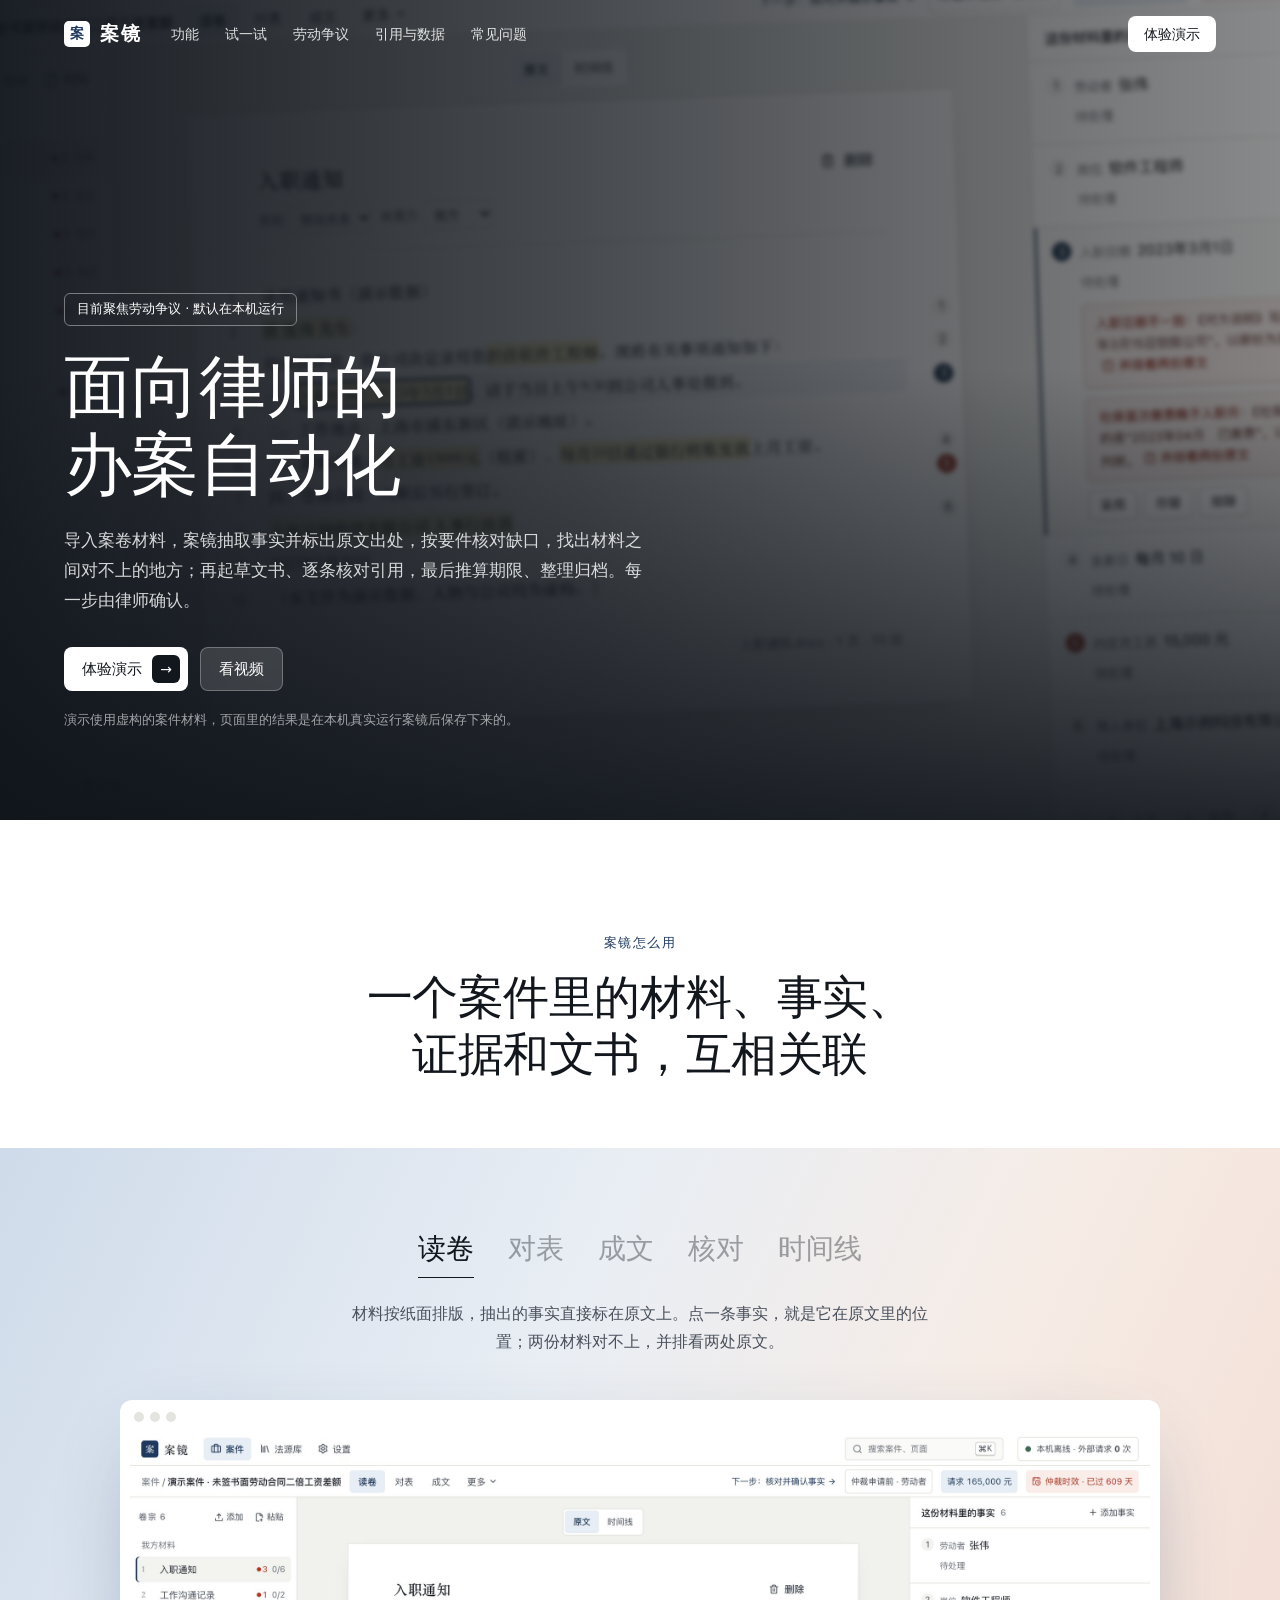
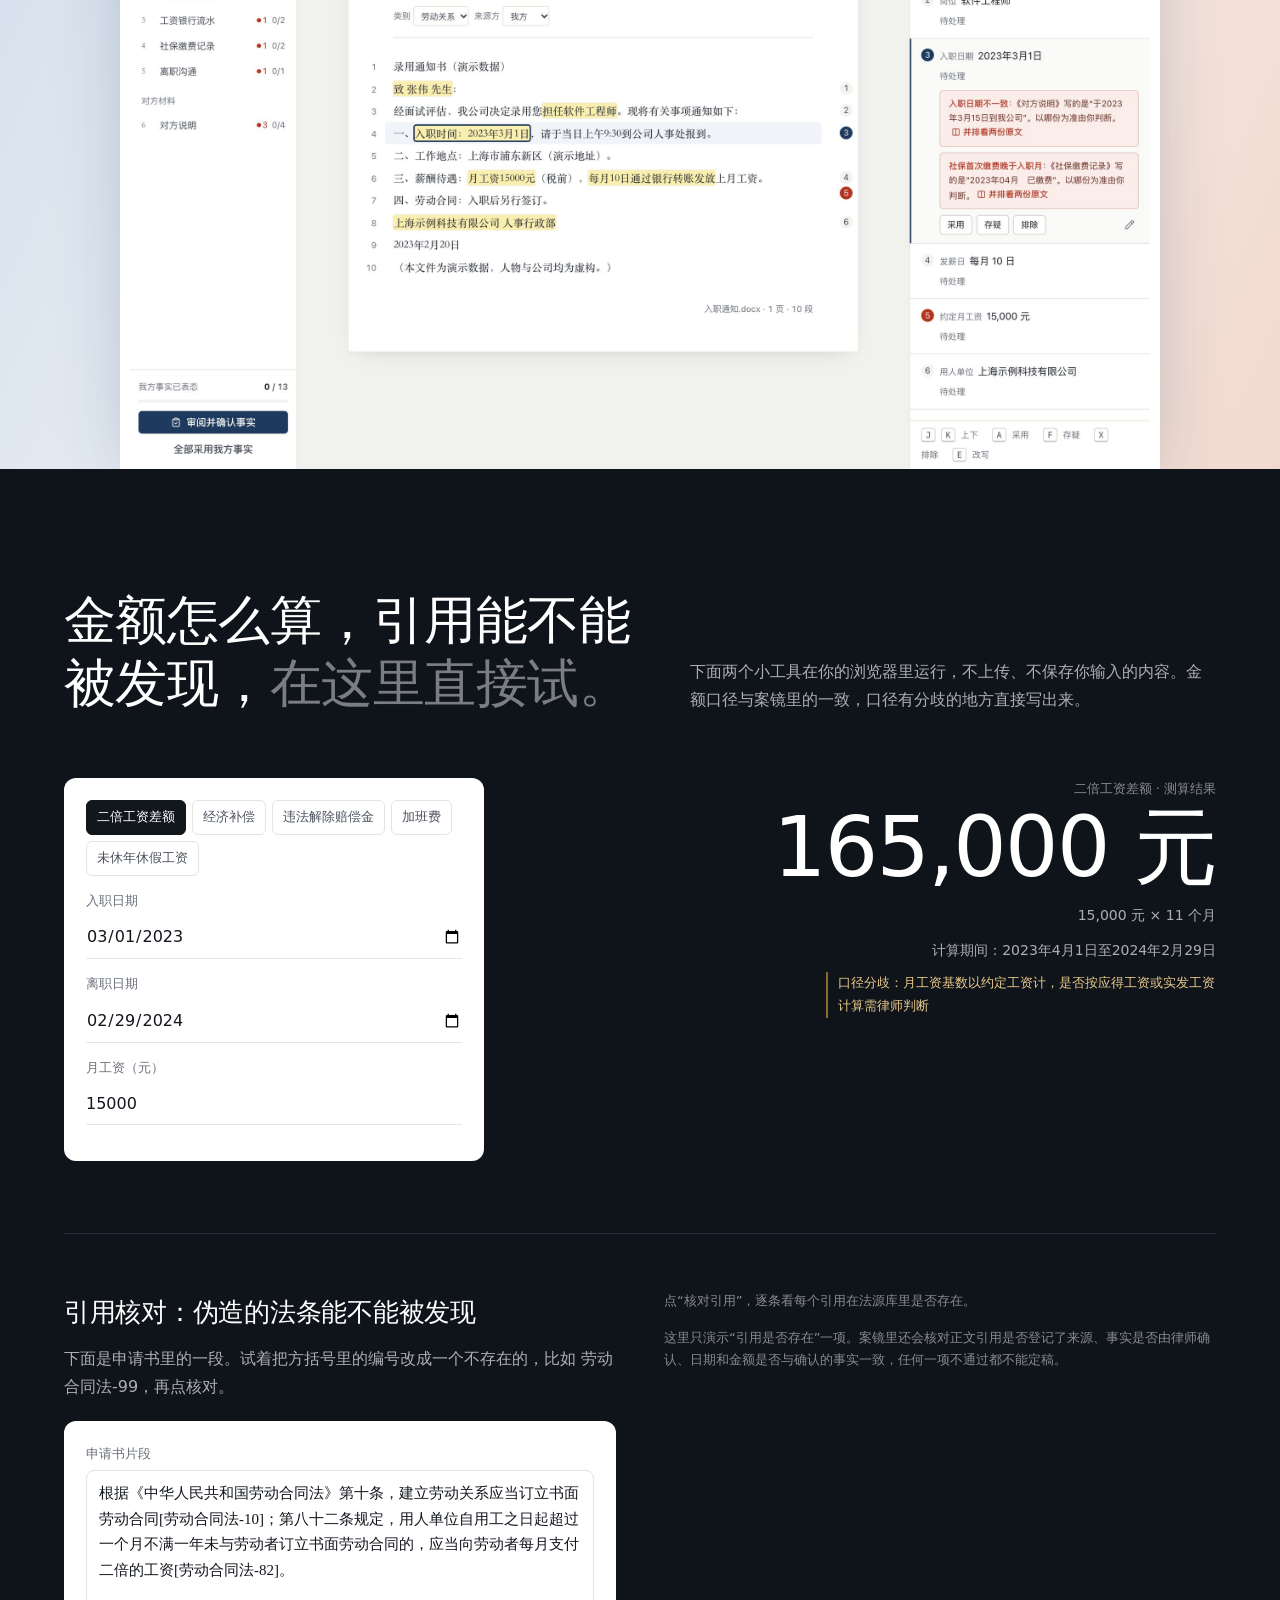
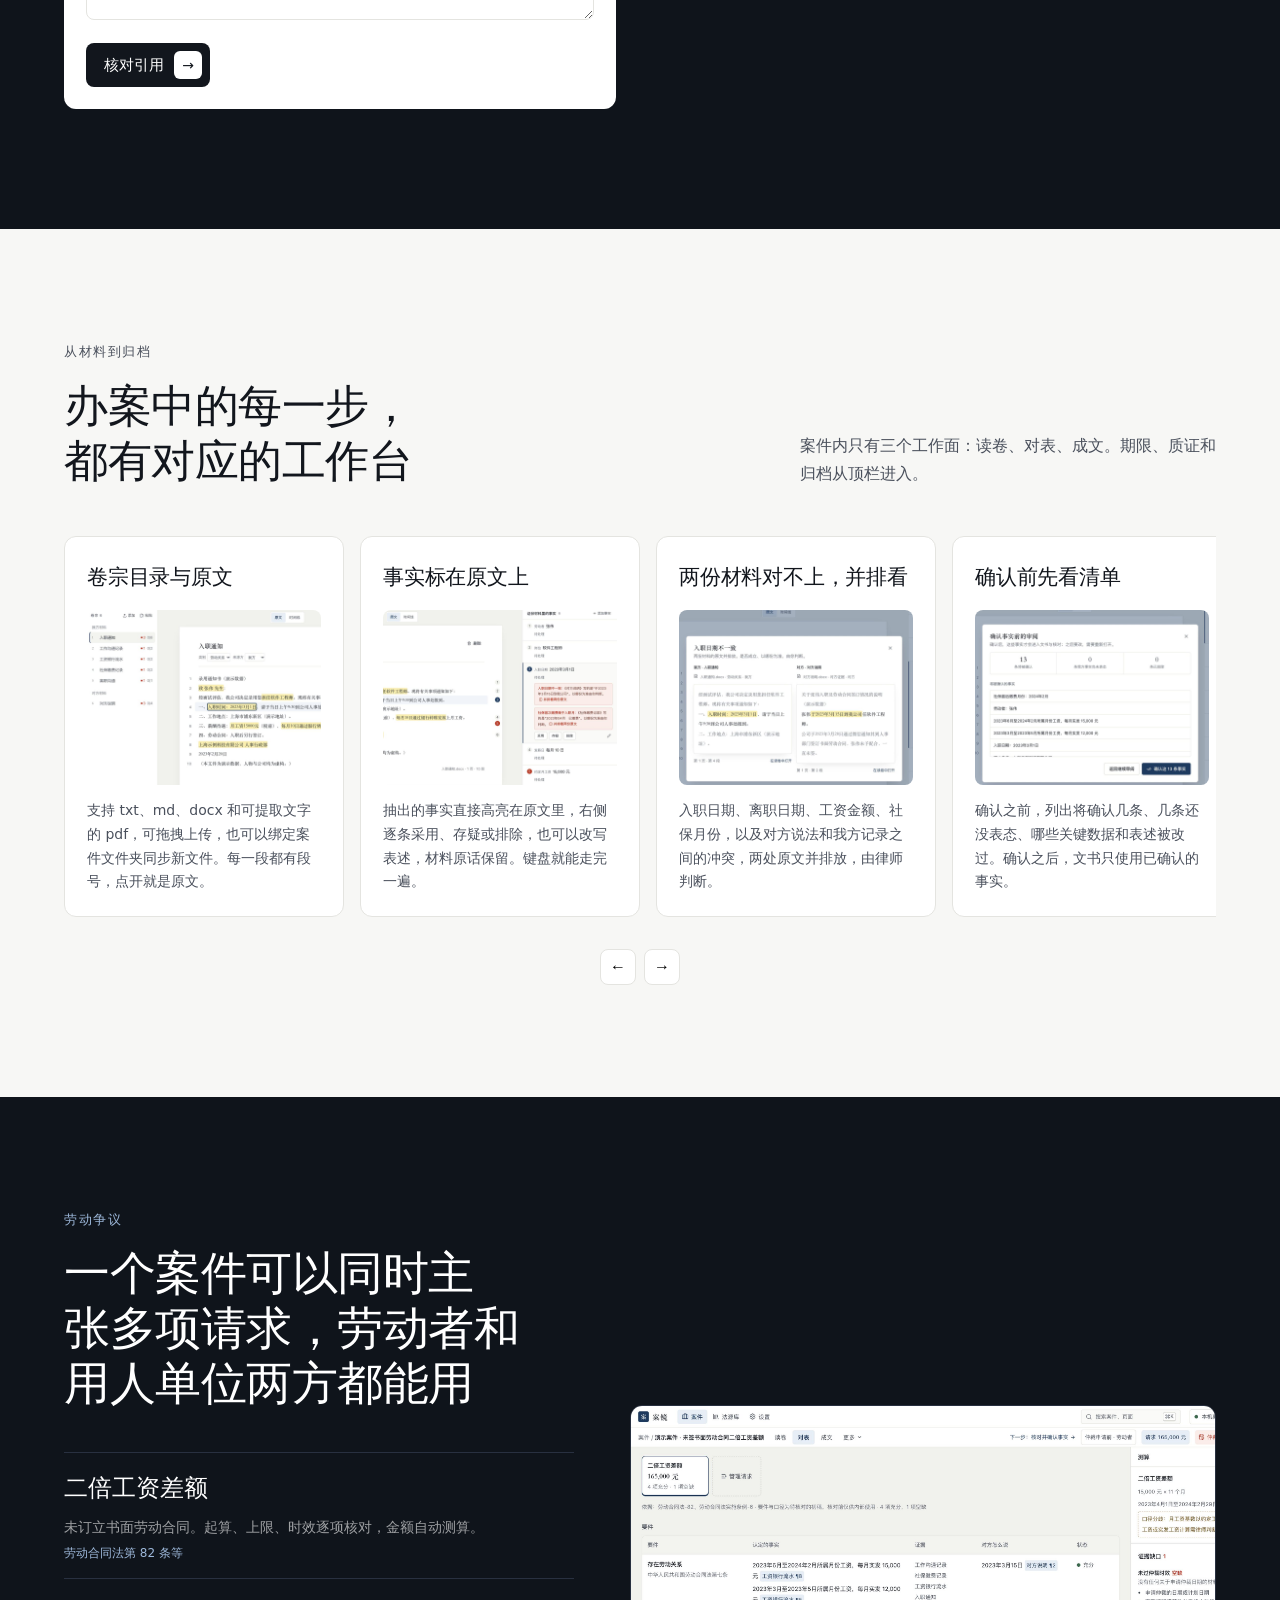
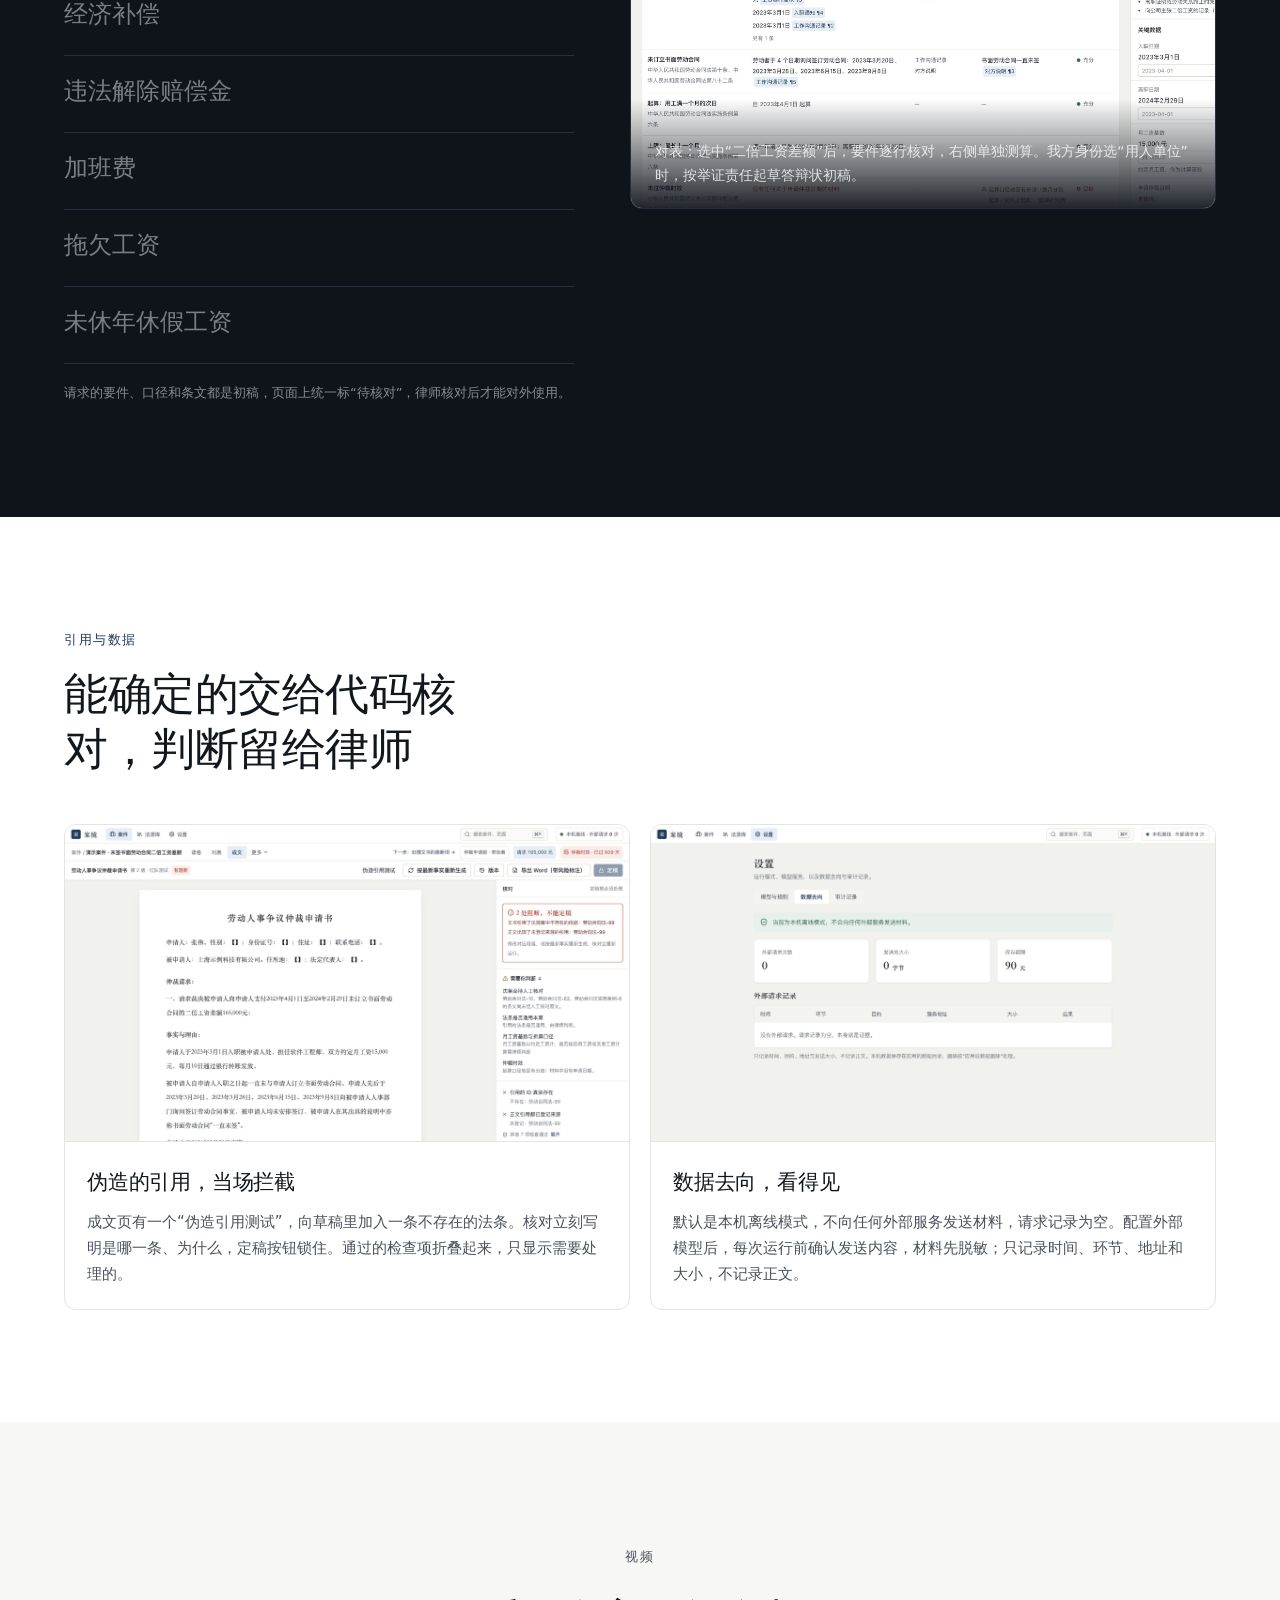
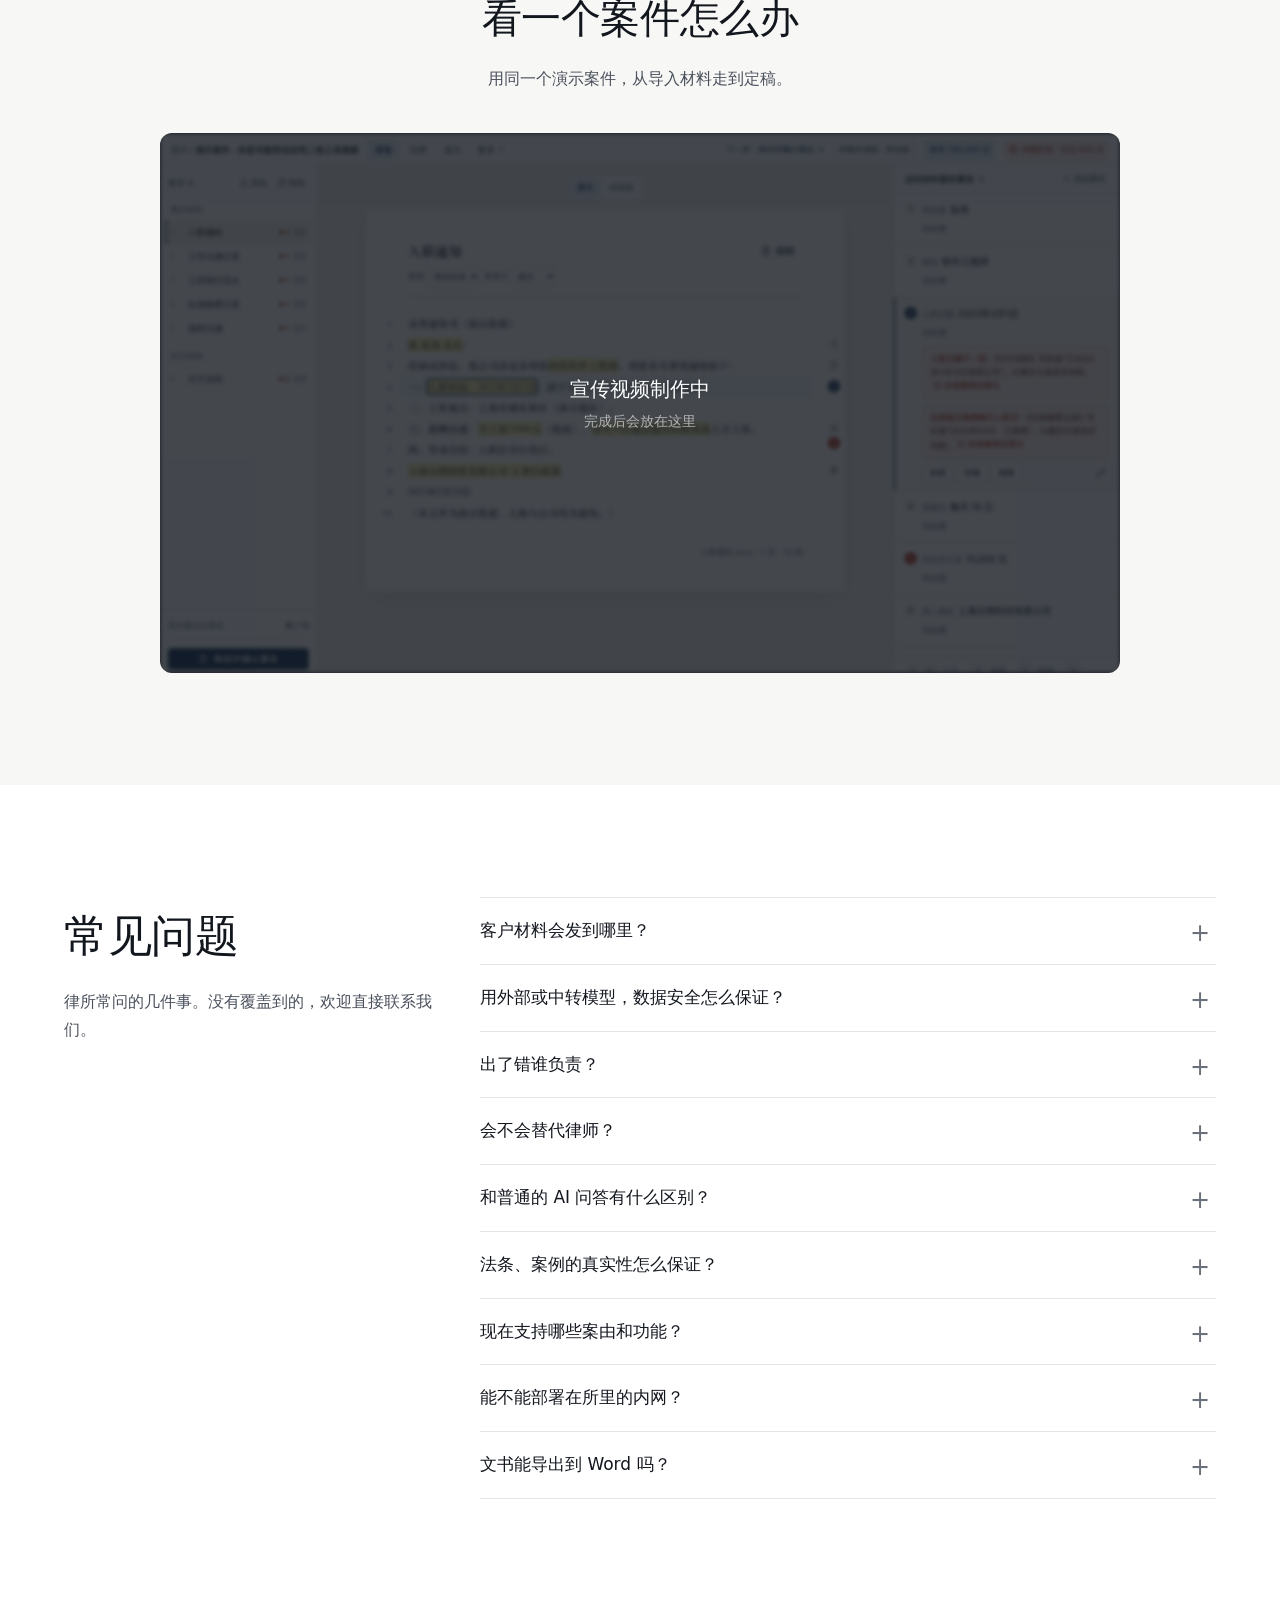
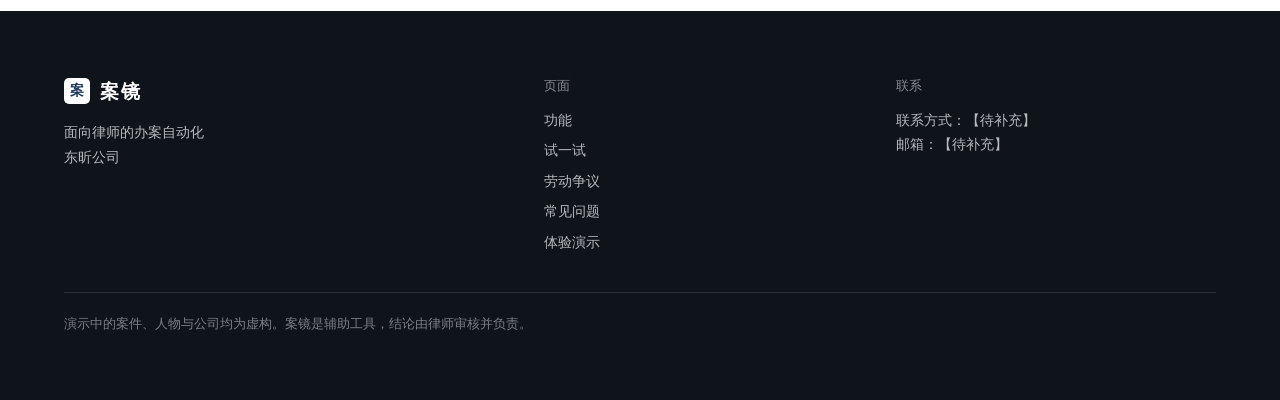
==== index.html @ 20e2fd5f "案镜宣传主页与演示版 Co-Authored-By: Claude Opus 5.5 <noreply@anthropic.com>" ====
<!doctype html>
<html lang="zh-CN">
<head>
<meta charset="utf-8">
<meta name="viewport" content="width=device-width,initial-scale=1,viewport-fit=cover">
<title>案镜 · 面向律师的办案自动化</title>
<meta name="description" content="案镜把案卷材料整理成可以追溯、可以核对的办案成果：事实回到原文，要件逐项核对，文书引用逐条核对，再做期限和归档。目前聚焦劳动争议。">
<link rel="icon" type="image/svg+xml" href="app/favicon.svg">
<link rel="stylesheet" href="style.css">
</head>
<body>
<header class="top"><div class="wrap">
  <a class="logo" href="#top"><i>案</i>案镜</a>
  <nav aria-label="页面导航"><a href="#show">功能</a><a href="#try">试一试</a><a href="#claims">劳动争议</a><a href="#trust">引用与数据</a><a href="#faq">常见问题</a></nav>
  <a class="btn light" href="app/">体验演示</a>
</div></header>

<main id="top">
<section class="hero">
  <div class="bg" aria-hidden="true"></div>
  <div class="wrap">
    <span class="pill">目前聚焦劳动争议 · 默认在本机运行</span>
    <h1>面向律师的<br>办案自动化</h1>
    <p class="lead">导入案卷材料，案镜抽取事实并标出原文出处，按要件核对缺口，找出材料之间对不上的地方；再起草文书、逐条核对引用，最后推算期限、整理归档。每一步由律师确认。</p>
    <div class="cta"><a class="btn light" href="app/">体验演示<span class="arr">→</span></a><a class="btn ghost" href="#video">看视频</a></div>
    <p class="note">演示使用虚构的案件材料，页面里的结果是在本机真实运行案镜后保存下来的。</p>
  </div>
</section>

<section class="show" id="show">
  <div class="wrap">
    <p class="eyebrow">案镜怎么用</p>
    <h2>一个案件里的材料、事实、证据和文书，互相关联</h2>
  </div>
  <div class="stage">
    <div class="wrap">
      <div class="tabs" role="tablist" aria-label="工作面" id="stabs"></div>
      <p class="tabdesc" id="sdesc" aria-live="polite"></p>
      <div class="frame"><div class="bar" aria-hidden="true"><i></i><i></i><i></i></div><img id="simg" src="assets/read.jpg" alt="" width="2400" height="1500"></div>
    </div>
  </div>
</section>

<section class="dark try" id="try"><div class="wrap">
  <div class="head">
    <h2>金额怎么算，引用能不能被发现，<span>在这里直接试。</span></h2>
    <p>下面两个小工具在你的浏览器里运行，不上传、不保存你输入的内容。金额口径与案镜里的一致，口径有分歧的地方直接写出来。</p>
  </div>
  <div class="calc">
    <div class="panel">
      <div class="ctabs" role="tablist" aria-label="请求" id="ctabs"></div>
      <div id="cform"></div>
    </div>
    <div class="result" id="cout" aria-live="polite"></div>
  </div>
  <div class="cite">
    <div>
      <h3>引用核对：伪造的法条能不能被发现</h3>
      <p class="sub">下面是申请书里的一段。试着把方括号里的编号改成一个不存在的，比如 劳动合同法-99，再点核对。</p>
      <div class="panel" style="margin-top:20px"><div class="fld" style="margin:0"><label for="ctext">申请书片段</label>
        <textarea id="ctext" spellcheck="false">根据《中华人民共和国劳动合同法》第十条，建立劳动关系应当订立书面劳动合同[劳动合同法-10]；第八十二条规定，用人单位自用工之日起超过一个月不满一年未与劳动者订立书面劳动合同的，应当向劳动者每月支付二倍的工资[劳动合同法-82]。</textarea></div>
        <button class="btn dark run" id="cbtn" type="button">核对引用<span class="arr">→</span></button></div>
    </div>
    <div>
      <div id="cres" aria-live="polite"><p class="small" style="margin:0">点“核对引用”，逐条看每个引用在法源库里是否存在。</p></div>
      <p class="small">这里只演示“引用是否存在”一项。案镜里还会核对正文引用是否登记了来源、事实是否由律师确认、日期和金额是否与确认的事实一致，任何一项不通过都不能定稿。</p>
    </div>
  </div>
</div></section>

<section class="feats" id="flow"><div class="wrap">
  <div class="top">
    <div><p class="eyebrow">从材料到归档</p><h2>办案中的每一步，都有对应的工作台</h2></div>
    <p>案件内只有三个工作面：读卷、对表、成文。期限、质证和归档从顶栏进入。</p>
  </div>
  <div class="rail" id="rail" tabindex="0" aria-label="功能卡片，可横向滚动">
    <article class="card"><h3>卷宗目录与原文</h3><div class="pic"><img src="assets/c_dossier.jpg" alt="读卷：左侧卷宗目录，中间按纸面排版的原文" loading="lazy" width="960" height="720"></div><p>支持 txt、md、docx 和可提取文字的 pdf，可拖拽上传，也可以绑定案件文件夹同步新文件。每一段都有段号，点开就是原文。</p></article>
    <article class="card"><h3>事实标在原文上</h3><div class="pic"><img src="assets/c_facts.jpg" alt="读卷：原文里的高亮与右侧事实一一对应" loading="lazy" width="960" height="720"></div><p>抽出的事实直接高亮在原文里，右侧逐条采用、存疑或排除，也可以改写表述，材料原话保留。键盘就能走完一遍。</p></article>
    <article class="card"><h3>两份材料对不上，并排看</h3><div class="pic"><img src="assets/c_compare.jpg" alt="两份材料的原文并排显示，各自高亮冲突的那一句" loading="lazy" width="960" height="720"></div><p>入职日期、离职日期、工资金额、社保月份，以及对方说法和我方记录之间的冲突，两处原文并排放，由律师判断。</p></article>
    <article class="card"><h3>确认前先看清单</h3><div class="pic"><img src="assets/c_review.jpg" alt="确认事实前的审阅：将确认几条、几条未表态、哪些被改写" loading="lazy" width="960" height="720"></div><p>确认之前，列出将确认几条、几条还没表态、哪些关键数据和表述被改过。确认之后，文书只使用已确认的事实。</p></article>
    <article class="card"><h3>要件逐行对照</h3><div class="pic"><img src="assets/c_table.jpg" alt="对表：要件逐行列出认定的事实、证据、对方说法和状态" loading="lazy" width="960" height="720"></div><p>选一项请求，要件逐行列出认定的事实、证据、对方怎么说和状态。每条事实后面跟着出处编号，点开就是原文。</p></article>
    <article class="card"><h3>测算与证据缺口</h3><div class="pic"><img src="assets/c_cite.jpg" alt="对表右侧：金额测算、证据缺口和点开的原文出处" loading="lazy" width="960" height="720"></div><p>每项请求单独测算，口径有分歧的写明需律师判断。缺的材料列成清单，可以复制发给当事人，不把当事人说法当成已证事实。</p></article>
    <article class="card"><h3>质证意见，可以改写</h3><div class="pic"><img src="assets/c_cross.jpg" alt="质证意见：真实性、合法性、关联性、证明力四项" loading="lazy" width="960" height="720"></div><p>对方证据逐份给出真实性、合法性、关联性、证明力的意见和建议追问。律师改写的意见进入文书，系统原文保留。</p></article>
    <article class="card"><h3>文书带脚注</h3><div class="pic"><img src="assets/c_draft.jpg" alt="成文：按纸面排版的仲裁申请书" loading="lazy" width="960" height="720"></div><p>按程序阶段生成仲裁申请书、起诉状、答辩状。每段可以单独修改，引用显示为脚注，每次保存是新版本，可导出 Word。</p></article>
    <article class="card"><h3>时间线与期限</h3><div class="pic"><img src="assets/c_timeline.jpg" alt="读卷的时间线视图：入职、催签、离职等事件按日期排列" loading="lazy" width="960" height="720"></div><p>事实按日期排成时间线，点一条回到原文。录入起算日期后推算仲裁时效、起诉期限，可导出日历。</p></article>
    <article class="card"><h3>归档清单</h3><div class="pic"><img src="assets/c_archive.jpg" alt="归档清单：哪一项已有材料，哪一项还空着" loading="lazy" width="960" height="720"></div><p>定稿后按清单整理归档，空缺项一目了然。也可以粘贴法院短信，解析案号并推荐匹配的案件。</p></article>
  </div>
  <div class="railnav"><button type="button" aria-label="向左" id="rprev">←</button><button type="button" aria-label="向右" id="rnext">→</button></div>
</div></section>

<section class="dark claims" id="claims"><div class="wrap grid">
  <div>
    <p class="eyebrow">劳动争议</p>
    <h2>一个案件可以同时主张多项请求，劳动者和用人单位两方都能用</h2>
    <div class="list" role="tablist" aria-label="请求" id="clist"></div>
    <p class="note">请求的要件、口径和条文都是初稿，页面上统一标“待核对”，律师核对后才能对外使用。</p>
  </div>
  <div class="pic"><img id="cpic" src="assets/table.jpg" alt="对表页面：按请求逐行核对要件" loading="lazy" width="2400" height="1500"><div class="cap" id="ccap"></div></div>
</div></section>

<section class="trust" id="trust"><div class="wrap">
  <p class="eyebrow">引用与数据</p>
  <h2>能确定的交给代码核对，判断留给律师</h2>
  <div class="two">
    <div class="box"><img src="assets/blocked.jpg" alt="成文页：草稿引用了不存在的法条，核对栏显示阻断，定稿按钮锁住" loading="lazy" width="2400" height="1500"><div><h3>伪造的引用，当场拦截</h3><p>成文页有一个“伪造引用测试”，向草稿里加入一条不存在的法条。核对立刻写明是哪一条、为什么，定稿按钮锁住。通过的检查项折叠起来，只显示需要处理的。</p></div></div>
    <div class="box"><img src="assets/dataflow.jpg" alt="数据去向：本机离线模式，外部请求 0 次" loading="lazy" width="2400" height="1500" style="object-position:center top"><div><h3>数据去向，看得见</h3><p>默认是本机离线模式，不向任何外部服务发送材料，请求记录为空。配置外部模型后，每次运行前确认发送内容，材料先脱敏；只记录时间、环节、地址和大小，不记录正文。</p></div></div>
  </div>
</div></section>

<section class="video" id="video"><div class="wrap">
  <p class="eyebrow">视频</p>
  <h2>看一个案件怎么办</h2>
  <p>用同一个演示案件，从导入材料走到定稿。</p>
  <div class="player" role="img" aria-label="宣传视频占位"><img src="assets/read.jpg" alt="" loading="lazy" width="2400" height="1500"><div><b>宣传视频制作中</b><span>完成后会放在这里</span></div></div>
</div></section>

<section class="faq" id="faq"><div class="wrap grid">
  <div><h2>常见问题</h2><p>律所常问的几件事。没有覆盖到的，欢迎直接联系我们。</p></div>
  <div>
    <details><summary>客户材料会发到哪里？</summary><p>取决于你选择的模型服务。离线模式不发出任何外部请求；接入外部模型时，服务地址、请求次数和发送大小都会在“设置 · 数据去向”里列出，是否使用由你决定。</p></details>
    <details><summary>用外部或中转模型，数据安全怎么保证？</summary><p>我们不对数据安全做绝对承诺。能做到的是：发送去哪里你看得见，只记录元信息不记录正文，发送前脱敏并经你确认。试用建议只用脱敏或虚构的材料；敏感信息是否交给外部服务，按所里的规定和当事人的同意办理。</p></details>
    <details><summary>出了错谁负责？</summary><p>案镜是辅助工具，结论由律师审核并负责。引用是否存在、引文是否在原文、日期金额是否一致，由代码核对；法律适用留给律师判断。</p></details>
    <details><summary>会不会替代律师？</summary><p>不会。策略、取舍、和解、风险偏好始终属于律师。案镜减少的是翻卷宗、对数据、整理格式这类重复劳动。</p></details>
    <details><summary>和普通的 AI 问答有什么区别？</summary><p>问答给你一段话。案镜围绕一个案件工作：材料、事实、要件、证据、文书共用同一份资料，每条结论可以回到原文，改一处，相关结果同步变化。</p></details>
    <details><summary>法条、案例的真实性怎么保证？</summary><p>文书里的每处引用，由代码核对是否存在于法源库；不存在的会被阻断。但“存在”不等于“适用正确”，适用性由律师判断。法源库以人工核对为准，并标注核对日期；尚未核对的标“待核对”，演示用的合成案例会标明不得作为真实引用。</p></details>
    <details><summary>现在支持哪些案由和功能？</summary><div><p>目前聚焦劳动争议，请求库有六项：二倍工资差额、经济补偿、违法解除赔偿金、加班费、拖欠工资、未休年休假工资。其中二倍工资差额的事实可由材料自动抽取；其余请求的事实，需要律师在对表里关联到要件。这六项的要件、口径和条文目前都是待核对的初稿。我们不声称已覆盖所有案由。</p>
      <div class="scope" style="margin-top:14px"><div><h4>已经可用</h4><ul><li>材料导入、读卷与事实审阅、矛盾并排、时间线</li><li>要件核对、金额测算、证据目录、质证意见（可改写）</li><li>文书起草与引用核对、导出 Word</li><li>劳动者一方的申请书、起诉状；用人单位一方的答辩状初稿</li><li>期限、归档、法院短信、法源库导入</li></ul></div>
      <div><h4>暂未提供</h4><ul><li>扫描件识别（OCR）</li><li>用人单位一方的质证意见模板</li><li>劳动争议以外的案由</li><li>当事人补充材料的公开上传链接</li><li>法院自动立案（立案由律师亲自完成）</li></ul></div></div></div></details>
    <details><summary>能不能部署在所里的内网？</summary><p>案镜以本地安装为主，数据放在你的电脑上。模型服务地址可以配置，也可以指向所里自己的服务。具体方式请与我们沟通。</p></details>
    <details><summary>文书能导出到 Word 吗？</summary><p>能。文书导出为 docx，证据目录导出为 xlsx，也可以导出成果包。导出之后在 Word 里的修改不会回到系统，系统只记录导出的版本。</p></details>
  </div>
</div></section>
</main>

<footer><div class="wrap">
  <div><a class="logo" href="#top"><i>案</i>案镜</a><p style="margin-top:12px">面向律师的办案自动化</p><p>东昕公司</p></div>
  <div><h4>页面</h4><a href="#show">功能</a><a href="#try">试一试</a><a href="#claims">劳动争议</a><a href="#faq">常见问题</a><a href="app/">体验演示</a></div>
  <div><h4>联系</h4><p>联系方式：<span data-todo>【待补充】</span></p><p>邮箱：<span data-todo>【待补充】</span></p></div>
  <p class="fine">演示中的案件、人物与公司均为虚构。案镜是辅助工具，结论由律师审核并负责。</p>
</div></footer>

<script>
(function () {
  function esc(s) { return String(s).replace(/[&<>]/g, function (c) { return { '&': '&amp;', '<': '&lt;', '>': '&gt;' }[c] }) }
  function tabs(host, items, pick, cls) {
    host.innerHTML = ''
    items.forEach(function (it, i) {
      var b = document.createElement('button'); b.type = 'button'; b.setAttribute('role', 'tab'); b.setAttribute('aria-selected', i === 0)
      b.innerHTML = it.html || esc(it.name); if (cls) b.className = cls
      b.onclick = function () { Array.prototype.forEach.call(host.children, function (x) { x.setAttribute('aria-selected', x === b) }); pick(it) }
      host.appendChild(b)
    })
    pick(items[0])
  }

  // 产品展示
  var SHOW = [
    { name: '读卷', img: 'read', alt: '读卷页：卷宗目录、原文纸面和事实栏', d: '材料按纸面排版，抽出的事实直接标在原文上。点一条事实，就是它在原文里的位置；两份材料对不上，并排看两处原文。' },
    { name: '对表', img: 'table', alt: '对表页：要件逐行对照，右侧测算', d: '选一项请求，要件逐行列出：认定的事实、证据、对方怎么说、状态。右侧是金额测算、证据缺口和关键数据。' },
    { name: '成文', img: 'draft', alt: '成文页：仲裁申请书正文与核对栏', d: '文书只用律师确认过的事实。引用显示为脚注，点开看条文；每段可以修改，每次保存是新版本。' },
    { name: '核对', img: 'blocked', alt: '成文页：引用不存在时阻断定稿', d: '引用的法条不在法源库里，核对当场写明原因，定稿按钮锁住。通过的检查项折叠起来，只显示要处理的。' },
    { name: '时间线', img: 'timeline', alt: '读卷的时间线视图', d: '事实按日期排成时间线，对方说法单独标出。点一条事件，回到它在原文里的位置。' },
  ]
  var simg = document.getElementById('simg'), sdesc = document.getElementById('sdesc')
  tabs(document.getElementById('stabs'), SHOW, function (it) { simg.src = 'assets/' + it.img + '.jpg'; simg.alt = it.alt; sdesc.textContent = it.d })

  // 请求清单
  var CL = [
    { name: '二倍工资差额', law: '劳动合同法第 82 条等', d: '未订立书面劳动合同。起算、上限、时效逐项核对，金额自动测算。' },
    { name: '经济补偿', law: '劳动合同法第 46、47 条', d: '按工作年限折算，不满六个月按半个月，满六个月按一年。' },
    { name: '违法解除赔偿金', law: '劳动合同法第 48、87 条', d: '经济补偿标准的二倍；解除事由与程序的举证责任标在要件上。' },
    { name: '加班费', law: '劳动法第 44 条', d: '工作日、休息日、法定节假日分别按 150%、200%、300% 测算。' },
    { name: '拖欠工资', law: '劳动合同法第 30、85 条', d: '按逐月应发与实发核算；加付赔偿金的前提单独提示。' },
    { name: '未休年休假工资', law: '职工带薪年休假条例第 3、5 条', d: '按日工资折算；300% 与另行支付 200% 的口径差异标为需律师判断。' },
  ]
  CL.forEach(function (c) { c.html = esc(c.name) + '<small>' + esc(c.d) + '<span class="law">' + esc(c.law) + '</span></small>' })
  var ccap = document.getElementById('ccap')
  tabs(document.getElementById('clist'), CL, function (c) { ccap.textContent = '对表：选中“' + c.name + '”后，要件逐行核对，右侧单独测算。我方身份选“用人单位”时，按举证责任起草答辩状初稿。' })

  // 横向卡片
  var rail = document.getElementById('rail')
  document.getElementById('rprev').onclick = function () { rail.scrollBy({ left: -360, behavior: 'smooth' }) }
  document.getElementById('rnext').onclick = function () { rail.scrollBy({ left: 360, behavior: 'smooth' }) }

  // 金额测算（口径与案镜后端一致）
  var DAY = 86400000
  function pd(s) { var p = s.split('-').map(Number); return new Date(Date.UTC(p[0], p[1] - 1, p[2])) }
  function cn(d) { return d.getUTCFullYear() + '年' + (d.getUTCMonth() + 1) + '月' + d.getUTCDate() + '日' }
  function addMonths(d, n) { var t = d.getUTCMonth() + n, y = d.getUTCFullYear() + Math.floor(t / 12), m = ((t % 12) + 12) % 12, last = new Date(Date.UTC(y, m + 1, 0)).getUTCDate(); return new Date(Date.UTC(y, m, Math.min(d.getUTCDate(), last))) }
  function monthsAndDays(start, end) { if (end < start) return [0, 0]; var m = 0; while (addMonths(start, m + 1) - DAY <= end) m++; var lastEnd = m ? new Date(addMonths(start, m) - DAY) : new Date(start - DAY); return [m, Math.round((end - lastEnd) / DAY)] }
  var fmt = function (n) { return Math.round(n).toLocaleString('zh-CN') }
  var fmt2 = function (n) { return n.toLocaleString('zh-CN', { minimumFractionDigits: 2, maximumFractionDigits: 2 }) }
  function doubleWage(v) {
    var hire = pd(v.hire), leave = pd(v.leave), base = +v.base
    var start = addMonths(hire, 1), capEnd = new Date(addMonths(hire, 12) - DAY), end = leave < capEnd ? leave : capEnd
    var md = monthsAndDays(start, end), months = Math.min(md[0], 11), days = md[1], partial = days && months < 11 ? base * days / 30 : 0
    var j = ['月工资基数以约定工资计，是否按应得工资或实发工资计算需律师判断']
    if (days && months < 11) j.push('不足一月的 ' + days + ' 天按 30 日折算，折算口径需律师判断')
    return { amount: fmt(base * months + partial), formula: fmt(base) + ' 元 × ' + months + ' 个月' + (partial ? ' + ' + fmt(base) + ' 元 × ' + days + '/30' : ''), note: '计算期间：' + cn(start) + '至' + cn(end), j: j }
  }
  function sev(v) {
    var md = monthsAndDays(pd(v.hire), pd(v.leave)), y = Math.floor(md[0] / 12), r = md[0] % 12, n = r >= 6 ? y + 1 : (r > 0 || md[1] > 0 ? y + 0.5 : y), w = +(v.avg || v.base)
    var j = ['封顶规则：月工资高于当地上年度职工月平均工资三倍的，按三倍计，年限最高十二年；需按当地数据判断']
    if (!v.avg) j.push('未填写解除前十二个月平均工资，暂按约定月工资计算，需律师判断')
    return { n: n, w: w, y: y, r: r, j: j }
  }
  var CLAIMS = [
    { name: '二倍工资差额', f: [['hire', '入职日期', 'date', '2023-03-01'], ['leave', '离职日期', 'date', '2024-02-29'], ['base', '月工资（元）', 'num', '15000']], run: doubleWage },
    { name: '经济补偿', f: [['hire', '入职日期', 'date', '2020-03-01'], ['leave', '离职日期', 'date', '2024-02-29'], ['base', '月工资（元）', 'num', '15000'], ['avg', '解除前十二个月平均工资（元，选填）', 'num', '']],
      run: function (v) { var r = sev(v); return { amount: fmt(r.w * r.n), formula: fmt(r.w) + ' 元 × ' + r.n, note: '工作年限 ' + r.y + ' 年 ' + r.r + ' 个月（折算 ' + r.n + ' 个月工资）', j: r.j } } },
    { name: '违法解除赔偿金', f: [['hire', '入职日期', 'date', '2020-03-01'], ['leave', '离职日期', 'date', '2024-02-29'], ['base', '月工资（元）', 'num', '15000'], ['avg', '解除前十二个月平均工资（元，选填）', 'num', '']],
      run: function (v) { var r = sev(v); return { amount: fmt(r.w * r.n * 2), formula: fmt(r.w) + ' 元 × ' + r.n + ' × 2', note: '经济补偿标准的二倍', j: ['赔偿金与经济补偿不能重复主张'].concat(r.j) } } },
    { name: '加班费', f: [['base', '月工资（元）', 'num', '15000'], ['h1', '工作日延长工作时间（小时，累计）', 'num', '30'], ['h2', '休息日加班（小时，累计）', 'num', '16'], ['h3', '法定节假日加班（小时，累计）', 'num', '0']],
      run: function (v) { var b = +v.base, h = b / 21.75 / 8, a = h * 1.5 * (+v.h1 || 0) + h * 2 * (+v.h2 || 0) + h * 3 * (+v.h3 || 0); return { amount: fmt2(a), formula: fmt(b) + ' ÷ 21.75 ÷ 8 = ' + fmt2(h) + ' 元/小时；按 150%、200%、300% 分别计', note: '', j: ['计算基数以约定工资计，是否按实发工资或扣除项后计算需律师判断', '月计薪天数按 21.75 天、日工作 8 小时折算，口径需律师判断'] } } },
    { name: '未休年休假工资', f: [['base', '月工资（元）', 'num', '15000'], ['days', '应休未休天数', 'num', '5']],
      run: function (v) { var d = +v.base / 21.75; return { amount: fmt2(d * (+v.days) * 2), formula: fmt(+v.base) + ' ÷ 21.75 = ' + fmt2(d) + ' 元/日；' + v.days + ' 天 × ' + fmt2(d) + ' × 200%', note: '', j: ['条例规定按日工资的 300% 支付，其中正常工资已发的，这里只计算另行支付的 200%；是否按 300% 主张，各地口径不同，需律师判断'] } } },
  ]
  var cur, form = document.getElementById('cform'), out = document.getElementById('cout')
  function render() {
    var v = {}, ok = true
    cur.f.forEach(function (f) { var el = document.getElementById('f_' + f[0]); v[f[0]] = el.value; if (!el.value && f[1].indexOf('选填') < 0 && f[0] !== 'h3') ok = false })
    if (!ok) { out.innerHTML = '<p class="empty">填完左侧的数据，这里显示测算结果。</p>'; return }
    if (v.hire && v.leave && pd(v.leave) < pd(v.hire)) { out.innerHTML = '<p class="empty">离职日期早于入职日期，请检查。</p>'; return }
    var r = cur.run(v)
    out.innerHTML = '<div class="up">' + esc(cur.name) + ' · 测算结果</div><div class="big">' + r.amount + ' 元</div><div class="f">' + esc(r.formula) + '</div>' + (r.note ? '<div class="f">' + esc(r.note) + '</div>' : '') + r.j.map(function (x) { return '<div class="j">口径分歧：' + esc(x) + '</div>' }).join('')
  }
  tabs(document.getElementById('ctabs'), CLAIMS, function (c) {
    cur = c
    form.innerHTML = c.f.map(function (f) { return '<div class="fld"><label for="f_' + f[0] + '">' + f[1] + '</label><input id="f_' + f[0] + '" ' + (f[2] === 'date' ? 'type="date"' : 'type="number" min="0" step="any" inputmode="decimal"') + ' value="' + f[3] + '"></div>' }).join('')
    c.f.forEach(function (f) { document.getElementById('f_' + f[0]).addEventListener('input', render) })
    render()
  })

  // 引用核对
  var IDS = ['劳动合同法-7', '劳动合同法-10', '劳动合同法-14', '劳动合同法-30', '劳动合同法-38', '劳动合同法-46', '劳动合同法-47', '劳动合同法-48', '劳动合同法-82', '劳动合同法-85', '劳动合同法-87',
    '劳动合同法实施条例-5', '劳动合同法实施条例-6', '劳动合同法实施条例-7', '劳动争议调解仲裁法-27', '劳动法-44', '职工带薪年休假条例-3', '职工带薪年休假条例-5']
  document.getElementById('cbtn').onclick = function () {
    var t = document.getElementById('ctext').value, res = document.getElementById('cres'), seen = [], m, re = /\[([^\[\]\n]{2,40})\]/g
    while ((m = re.exec(t))) if (seen.indexOf(m[1]) < 0) seen.push(m[1])
    if (!seen.length) { res.innerHTML = '<p class="small" style="margin:0">没有找到方括号里的引用编号。</p>'; return }
    var bad = seen.filter(function (x) { return IDS.indexOf(x) < 0 })
    res.innerHTML = '<ul class="cites">' + seen.map(function (x) { var ok = IDS.indexOf(x) >= 0; return '<li class="' + (ok ? 'ok' : 'bad') + '"><b>' + (ok ? '✓' : '✗') + '</b>' + esc(x) + '：' + (ok ? '在法源库中，来源已找到' : '不在法源库中，可能是编造') + '</li>' }).join('') + '</ul>' +
      (bad.length ? '<div class="verdict bad">阻断：文书引用了法源库中不存在的依据，不能定稿。</div>' : '<div class="verdict ok">这一项通过。法条是否适用本案，仍由律师判断。</div>')
  }
})()
</script>
</body>
</html>
---- style.css ----
/* 案镜宣传主页。版式参照“照片首屏 + 柔和渐变上的产品界面 + 深色数字区 + 横向卡片 + 问答”的结构；
   配色取自产品：墨蓝 #1F3A5F 为主色，朱砂 #B8321E 只用于“阻断”，深色区为墨夜 #0F141B。 */
:root {
  --ink: #12161d;
  --ink-2: #4a505c;
  --muted: #6b717b;
  --line: #e4e4e0;
  --paper: #ffffff;
  --bg: #f7f7f5;
  --night: #0f141b;
  --night-2: #161c25;
  --night-line: #283040;
  --brand: #1f3a5f;
  --brand-soft: #e8eef5;
  --seal: #b8321e;
  --mist-a: #cfdbea;
  --mist-b: #f1d9cf;
  --sans: -apple-system, BlinkMacSystemFont, 'PingFang SC', 'Hiragino Sans GB', 'Microsoft YaHei', 'Noto Sans SC', system-ui, sans-serif;
  --serif: 'Songti SC', 'STSong', 'Noto Serif SC', 'Source Han Serif SC', 'SimSun', serif;
}
* { box-sizing: border-box; }
html { scroll-behavior: smooth; -webkit-text-size-adjust: 100%; }
body { margin: 0; background: var(--paper); color: var(--ink); font-family: var(--sans); font-size: 16px; line-height: 1.75; -webkit-font-smoothing: antialiased; }
img { max-width: 100%; height: auto; display: block; }
a { color: inherit; }
.wrap { max-width: 1200px; margin: 0 auto; padding-left: max(24px, env(safe-area-inset-left, 0px)); padding-right: max(24px, env(safe-area-inset-right, 0px)); }
h1, h2, h3 { font-weight: 300; letter-spacing: -0.01em; text-wrap: balance; margin: 0; }
p { margin: 0; }
.eyebrow { font-size: 13px; color: var(--brand); letter-spacing: 0.12em; margin-bottom: 14px; }
.dark .eyebrow { color: #9db8da; }
.btn { display: inline-flex; align-items: center; gap: 10px; height: 44px; padding: 0 8px 0 18px; border-radius: 8px; font-size: 15px; text-decoration: none; white-space: nowrap; border: 0; cursor: pointer; font-family: inherit; }
.btn .arr { display: grid; place-items: center; width: 28px; height: 28px; border-radius: 6px; background: var(--ink); color: #fff; font-size: 14px; }
.btn.light { background: #fff; color: var(--ink); }
.btn.dark { background: var(--ink); color: #fff; }
.btn.dark .arr { background: #fff; color: var(--ink); }
.btn.ghost { background: rgba(255, 255, 255, 0.14); color: #fff; padding-right: 18px; backdrop-filter: blur(6px); border: 1px solid rgba(255, 255, 255, 0.28); }
.btn.line { background: transparent; color: var(--ink); border: 1px solid var(--ink); padding-right: 18px; }
.dark .btn.line { color: #fff; border-color: rgba(255, 255, 255, 0.5); }
:focus-visible { outline: 2px solid #6f9bd1; outline-offset: 3px; }

/* ---------- 顶栏 ---------- */
header.top { position: absolute; inset: 0 0 auto; z-index: 20; color: #fff; }
header.top .wrap { display: flex; align-items: center; gap: 28px; height: 68px; }
.logo { display: flex; align-items: center; gap: 10px; text-decoration: none; font-family: var(--serif); font-weight: 600; font-size: 19px; letter-spacing: 0.12em; }
.logo i { font-style: normal; display: grid; place-items: center; width: 26px; height: 26px; border-radius: 5px; background: #fff; color: var(--brand); font-size: 14px; letter-spacing: 0; }
header.top nav { display: flex; gap: 26px; font-size: 14px; flex: 1; }
header.top nav a { text-decoration: none; opacity: 0.85; }
header.top nav a:hover { opacity: 1; }
header.top .btn { height: 36px; font-size: 14px; padding: 0 16px; }
@media (max-width: 860px) { header.top nav { display: none; } header.top .wrap { justify-content: space-between; } }

/* ---------- 首屏 ---------- */
.hero { position: relative; color: #fff; background: var(--night); overflow: hidden; min-height: min(820px, 92vh); display: flex; align-items: flex-end; }
.hero .bg { position: absolute; inset: -4%; background: url(assets/read.jpg) 62% 30% / cover no-repeat; filter: blur(2.5px) saturate(0.7) brightness(0.62); transform: rotate(-2deg) scale(1.08); }
.hero::after { content: ''; position: absolute; inset: 0; background: linear-gradient(90deg, rgba(15, 20, 27, 0.92) 0%, rgba(15, 20, 27, 0.6) 46%, rgba(15, 20, 27, 0.15) 100%), linear-gradient(0deg, rgba(15, 20, 27, 0.85) 0%, rgba(15, 20, 27, 0) 55%); }
.hero .wrap { position: relative; z-index: 1; width: 100%; padding-block: 140px 88px; }
.pill { display: inline-block; font-size: 13px; padding: 4px 12px; border: 1px solid rgba(255, 255, 255, 0.4); border-radius: 6px; margin-bottom: 22px; }
.hero h1 { font-size: clamp(38px, 6vw, 68px); line-height: 1.15; max-width: 12em; }
.hero .lead { margin-top: 22px; max-width: 34em; font-size: 17px; color: rgba(255, 255, 255, 0.82); }
.hero .cta { margin-top: 32px; display: flex; flex-wrap: wrap; gap: 12px; }
.hero .note { margin-top: 18px; font-size: 13px; color: rgba(255, 255, 255, 0.6); }

/* ---------- 产品展示 ---------- */
.show { padding-block: 112px 0; text-align: center; }
.show h2 { font-size: clamp(30px, 4.2vw, 46px); line-height: 1.25; max-width: 16em; margin: 0 auto; }
.show .stage { margin-top: 64px; background: linear-gradient(115deg, var(--mist-a) 0%, #e9eef4 38%, #f6ece6 64%, var(--mist-b) 100%); padding-block: 72px 0; overflow: hidden; }
.tabs { display: flex; justify-content: center; flex-wrap: wrap; gap: 6px 34px; }
.tabs button { background: none; border: 0; padding: 4px 0; font: inherit; font-size: clamp(20px, 2.4vw, 28px); font-weight: 300; color: rgba(18, 22, 29, 0.38); cursor: pointer; border-bottom: 1.5px solid transparent; }
.tabs button[aria-selected='true'] { color: var(--ink); border-bottom-color: var(--ink); }
.tabs button:hover { color: var(--ink); }
.tabdesc { max-width: 36em; margin: 22px auto 0; color: var(--ink-2); font-size: 16px; min-height: 3.5em; }
.frame { margin: 44px auto 0; max-width: 1040px; border-radius: 12px 12px 0 0; background: #fff; padding: 10px 10px 0; box-shadow: 0 30px 80px -30px rgba(31, 58, 95, 0.45); }
.frame .bar { display: flex; gap: 6px; padding: 2px 4px 10px; }
.frame .bar i { width: 10px; height: 10px; border-radius: 50%; background: #e3e3df; }
.frame img { border-radius: 6px 6px 0 0; width: 100%; aspect-ratio: 16 / 10; object-fit: cover; object-position: top; }

/* ---------- 深色试算区 ---------- */
.dark { background: var(--night); color: #fff; }
.try { padding-block: 120px; }
.try .head { display: grid; grid-template-columns: minmax(0, 1.1fr) minmax(0, 1fr); gap: 48px; align-items: end; }
.try h2 { font-size: clamp(30px, 4.4vw, 52px); line-height: 1.2; color: #fff; }
.try h2 span { color: rgba(255, 255, 255, 0.45); }
.try .head p { color: rgba(255, 255, 255, 0.66); }
.calc { margin-top: 64px; display: grid; grid-template-columns: minmax(0, 420px) minmax(0, 1fr); gap: 48px; align-items: start; }
.panel { background: #fff; color: var(--ink); border-radius: 12px; padding: 22px; }
.ctabs { display: flex; flex-wrap: wrap; gap: 6px; margin-bottom: 14px; }
.ctabs button { font: inherit; font-size: 13px; padding: 5px 10px; border-radius: 6px; border: 1px solid var(--line); background: #fff; cursor: pointer; color: var(--ink-2); }
.ctabs button[aria-selected='true'] { background: var(--ink); border-color: var(--ink); color: #fff; }
.fld { margin-bottom: 14px; }
.fld label { display: block; font-size: 13px; color: var(--muted); margin-bottom: 4px; }
.fld input, .fld textarea { width: 100%; font: inherit; font-size: 16px; border: 0; border-bottom: 1px solid var(--line); padding: 6px 0; background: transparent; color: var(--ink); border-radius: 0; }
.fld input:focus, .fld textarea:focus { outline: none; border-bottom-color: var(--brand); }
.fld textarea { min-height: 150px; resize: vertical; line-height: 1.7; font-family: var(--serif); font-size: 15px; border: 1px solid var(--line); border-radius: 8px; padding: 10px 12px; }
.result { text-align: right; }
.result .up { font-size: 13px; color: rgba(255, 255, 255, 0.5); }
.result .big { font-size: clamp(44px, 7vw, 84px); font-weight: 300; line-height: 1.1; letter-spacing: -0.02em; font-variant-numeric: tabular-nums; }
.result .f { margin-top: 10px; font-size: 14px; color: rgba(255, 255, 255, 0.66); }
.result .j { margin: 10px 0 0 auto; max-width: 30em; font-size: 13px; color: #e9c98a; text-align: left; border-left: 2px solid #8a6a2c; padding-left: 10px; }
.result .empty { color: rgba(255, 255, 255, 0.55); }
.cite { margin-top: 72px; display: grid; grid-template-columns: minmax(0, 1fr) minmax(0, 1fr); gap: 48px; align-items: start; border-top: 1px solid var(--night-line); padding-top: 56px; }
.cite h3 { font-size: 26px; color: #fff; }
.cite p.sub { margin-top: 10px; color: rgba(255, 255, 255, 0.66); }
.cite .run { margin-top: 14px; }
.cites { list-style: none; margin: 0; padding: 0; display: grid; gap: 8px; }
.cites li { display: flex; gap: 10px; font-size: 15px; padding: 10px 14px; border-radius: 8px; background: var(--night-2); border: 1px solid var(--night-line); }
.cites li b { width: 16px; flex: none; }
.cites li.ok b { color: #8fc3a2; }
.cites li.bad { border-color: #7a2a1e; }
.cites li.bad b { color: #ff8a73; }
.verdict { margin-top: 12px; padding: 12px 14px; border-radius: 8px; font-size: 15px; }
.verdict.bad { border: 1.5px solid #e0705c; color: #ffb4a6; }
.verdict.ok { background: var(--night-2); color: rgba(255, 255, 255, 0.8); }
.small { font-size: 13px; color: rgba(255, 255, 255, 0.5); margin-top: 14px; }
@media (max-width: 900px) { .try .head, .calc, .cite { grid-template-columns: 1fr; gap: 28px; } .result { text-align: left; } .result .j { margin-left: 0; } }

/* ---------- 功能卡片（横向） ---------- */
.feats { background: var(--bg); padding-block: 112px; }
.feats .top { display: flex; align-items: end; justify-content: space-between; gap: 24px; flex-wrap: wrap; }
.feats h2 { font-size: clamp(30px, 4vw, 44px); line-height: 1.25; max-width: 14em; }
.feats .top p { color: var(--ink-2); max-width: 26em; }
.rail { margin-top: 48px; display: grid; grid-auto-flow: column; grid-auto-columns: minmax(280px, 340px); gap: 16px; overflow-x: auto; scroll-snap-type: x mandatory; padding-bottom: 12px; scrollbar-width: thin; }
.card { scroll-snap-align: start; background: #fff; border: 1px solid var(--line); border-radius: 12px; padding: 22px; display: flex; flex-direction: column; gap: 14px; min-width: 0; }
.card h3 { font-size: 21px; font-weight: 400; }
.card .pic { border-radius: 8px; background: linear-gradient(135deg, #eef2f7, #f7f1ec); aspect-ratio: 4 / 3; overflow: hidden; display: grid; place-items: center; }
.card .pic img { width: 100%; height: 100%; object-fit: cover; }
.card p { font-size: 14px; color: var(--ink-2); line-height: 1.7; }
.railnav { display: flex; gap: 8px; margin-top: 20px; justify-content: center; }
.railnav button { width: 36px; height: 36px; border-radius: 8px; border: 1px solid var(--line); background: #fff; cursor: pointer; font-size: 16px; }

/* ---------- 深色请求清单 ---------- */
.claims { padding-block: 112px; }
.claims .grid { display: grid; grid-template-columns: minmax(0, 1fr) minmax(0, 1.15fr); gap: 56px; align-items: center; }
.claims h2 { font-size: clamp(30px, 4vw, 46px); line-height: 1.2; color: #fff; }
.claims .list { margin-top: 40px; border-top: 1px solid var(--night-line); }
.claims .list button { display: block; width: 100%; text-align: left; background: none; border: 0; border-bottom: 1px solid var(--night-line); color: rgba(255, 255, 255, 0.45); font: inherit; font-size: clamp(19px, 2vw, 24px); font-weight: 300; padding: 14px 0; cursor: pointer; }
.claims .list button[aria-selected='true'] { color: #fff; }
.claims .list button small { display: block; font-size: 14px; color: rgba(255, 255, 255, 0.6); margin-top: 6px; max-height: 0; overflow: hidden; transition: max-height 0.25s; }
.claims .list button[aria-selected='true'] small { max-height: 6em; }
.claims .law { font-size: 12px; color: #9db8da; margin-top: 4px; display: block; }
.claims .pic { border-radius: 12px; overflow: hidden; border: 1px solid var(--night-line); position: relative; }
.claims .pic img { width: 100%; aspect-ratio: 16 / 11; object-fit: cover; object-position: left top; }
.claims .pic .cap { position: absolute; left: 0; right: 0; bottom: 0; padding: 40px 24px 20px; background: linear-gradient(0deg, rgba(15, 20, 27, 0.92), rgba(15, 20, 27, 0)); font-size: 14px; color: rgba(255, 255, 255, 0.8); }
.claims .note { margin-top: 18px; font-size: 13px; color: rgba(255, 255, 255, 0.5); }
@media (max-width: 900px) { .claims .grid { grid-template-columns: 1fr; } }

/* ---------- 引用与数据 ---------- */
.trust { padding-block: 112px; }
.trust h2 { font-size: clamp(30px, 4vw, 44px); line-height: 1.25; max-width: 16em; }
.trust .two { margin-top: 48px; display: grid; grid-template-columns: repeat(2, minmax(0, 1fr)); gap: 20px; }
.trust .box { border: 1px solid var(--line); border-radius: 12px; overflow: hidden; background: #fff; display: flex; flex-direction: column; }
.trust .box img { aspect-ratio: 16 / 9; object-fit: cover; object-position: right top; border-bottom: 1px solid var(--line); }
.trust .box div { padding: 22px; }
.trust .box h3 { font-size: 21px; font-weight: 400; }
.trust .box p { margin-top: 8px; color: var(--ink-2); font-size: 15px; }
@media (max-width: 800px) { .trust .two { grid-template-columns: 1fr; } }

/* ---------- 视频 ---------- */
.video { background: var(--bg); padding-block: 112px; text-align: center; }
.video h2 { font-size: clamp(28px, 3.6vw, 40px); }
.video p { margin-top: 12px; color: var(--ink-2); }
.player { margin: 40px auto 0; max-width: 960px; aspect-ratio: 16 / 9; border-radius: 12px; background: var(--night); position: relative; overflow: hidden; display: grid; place-items: center; color: #fff; }
.player img { position: absolute; inset: 0; width: 100%; height: 100%; object-fit: cover; opacity: 0.22; filter: blur(2px); }
.player div { position: relative; }
.player b { display: block; font-weight: 400; font-size: 20px; }
.player span { font-size: 14px; color: rgba(255, 255, 255, 0.6); }

/* ---------- 常见问题 ---------- */
.faq { padding-block: 112px; }
.faq h2 { font-size: clamp(30px, 4vw, 44px); }
.faq .grid { display: grid; grid-template-columns: minmax(0, 1fr) minmax(0, 2fr); gap: 48px; }
.faq .grid > div:first-child p { margin-top: 14px; color: var(--ink-2); }
details { border-top: 1px solid var(--line); }
details:last-child { border-bottom: 1px solid var(--line); }
summary { list-style: none; cursor: pointer; padding: 18px 40px 18px 0; position: relative; font-size: 17px; }
summary::-webkit-details-marker { display: none; }
summary::after { content: '+'; position: absolute; right: 6px; top: 14px; font-size: 24px; font-weight: 300; color: var(--muted); }
details[open] summary::after { content: '−'; }
details > p, details > div { padding: 0 0 20px; color: var(--ink-2); font-size: 15px; }
.scope { display: grid; grid-template-columns: repeat(2, minmax(0, 1fr)); gap: 20px; }
.scope h4 { margin: 0 0 6px; font-size: 14px; font-weight: 500; color: var(--ink); }
.scope ul { margin: 0; padding-left: 18px; }
@media (max-width: 800px) { .faq .grid, .scope { grid-template-columns: 1fr; } }

/* ---------- 页脚 ---------- */
footer { background: var(--night); color: rgba(255, 255, 255, 0.7); padding-block: 64px; font-size: 14px; }
footer .wrap { display: grid; grid-template-columns: minmax(0, 1.4fr) repeat(2, minmax(0, 1fr)); gap: 32px; }
footer .logo { color: #fff; }
footer h4 { margin: 0 0 10px; font-size: 13px; color: rgba(255, 255, 255, 0.5); font-weight: 400; }
footer a { text-decoration: none; display: block; margin-bottom: 6px; }
footer a:hover { color: #fff; }
footer .fine { grid-column: 1 / -1; border-top: 1px solid var(--night-line); padding-top: 20px; font-size: 13px; color: rgba(255, 255, 255, 0.45); }
@media (max-width: 700px) { footer .wrap { grid-template-columns: 1fr; } }
@media (prefers-reduced-motion: reduce) { html { scroll-behavior: auto; } .claims .list button small { transition: none; } }
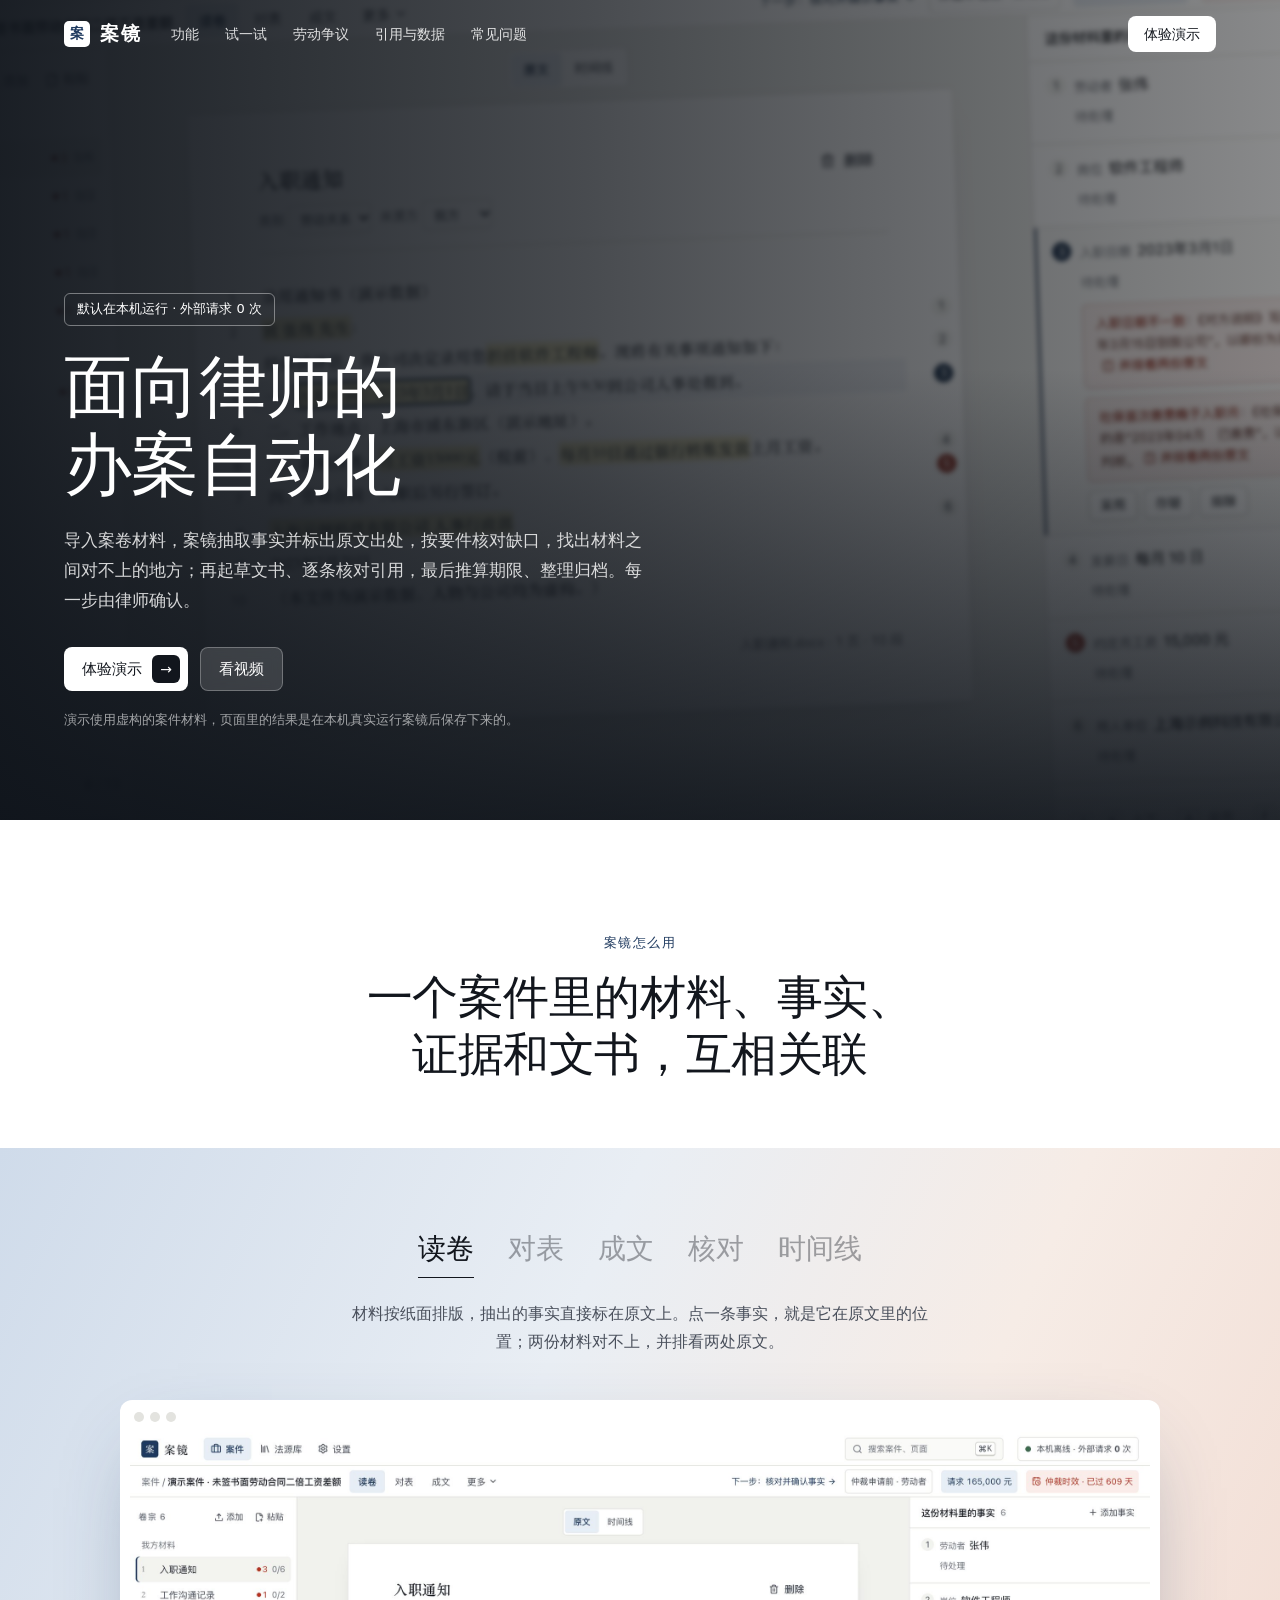
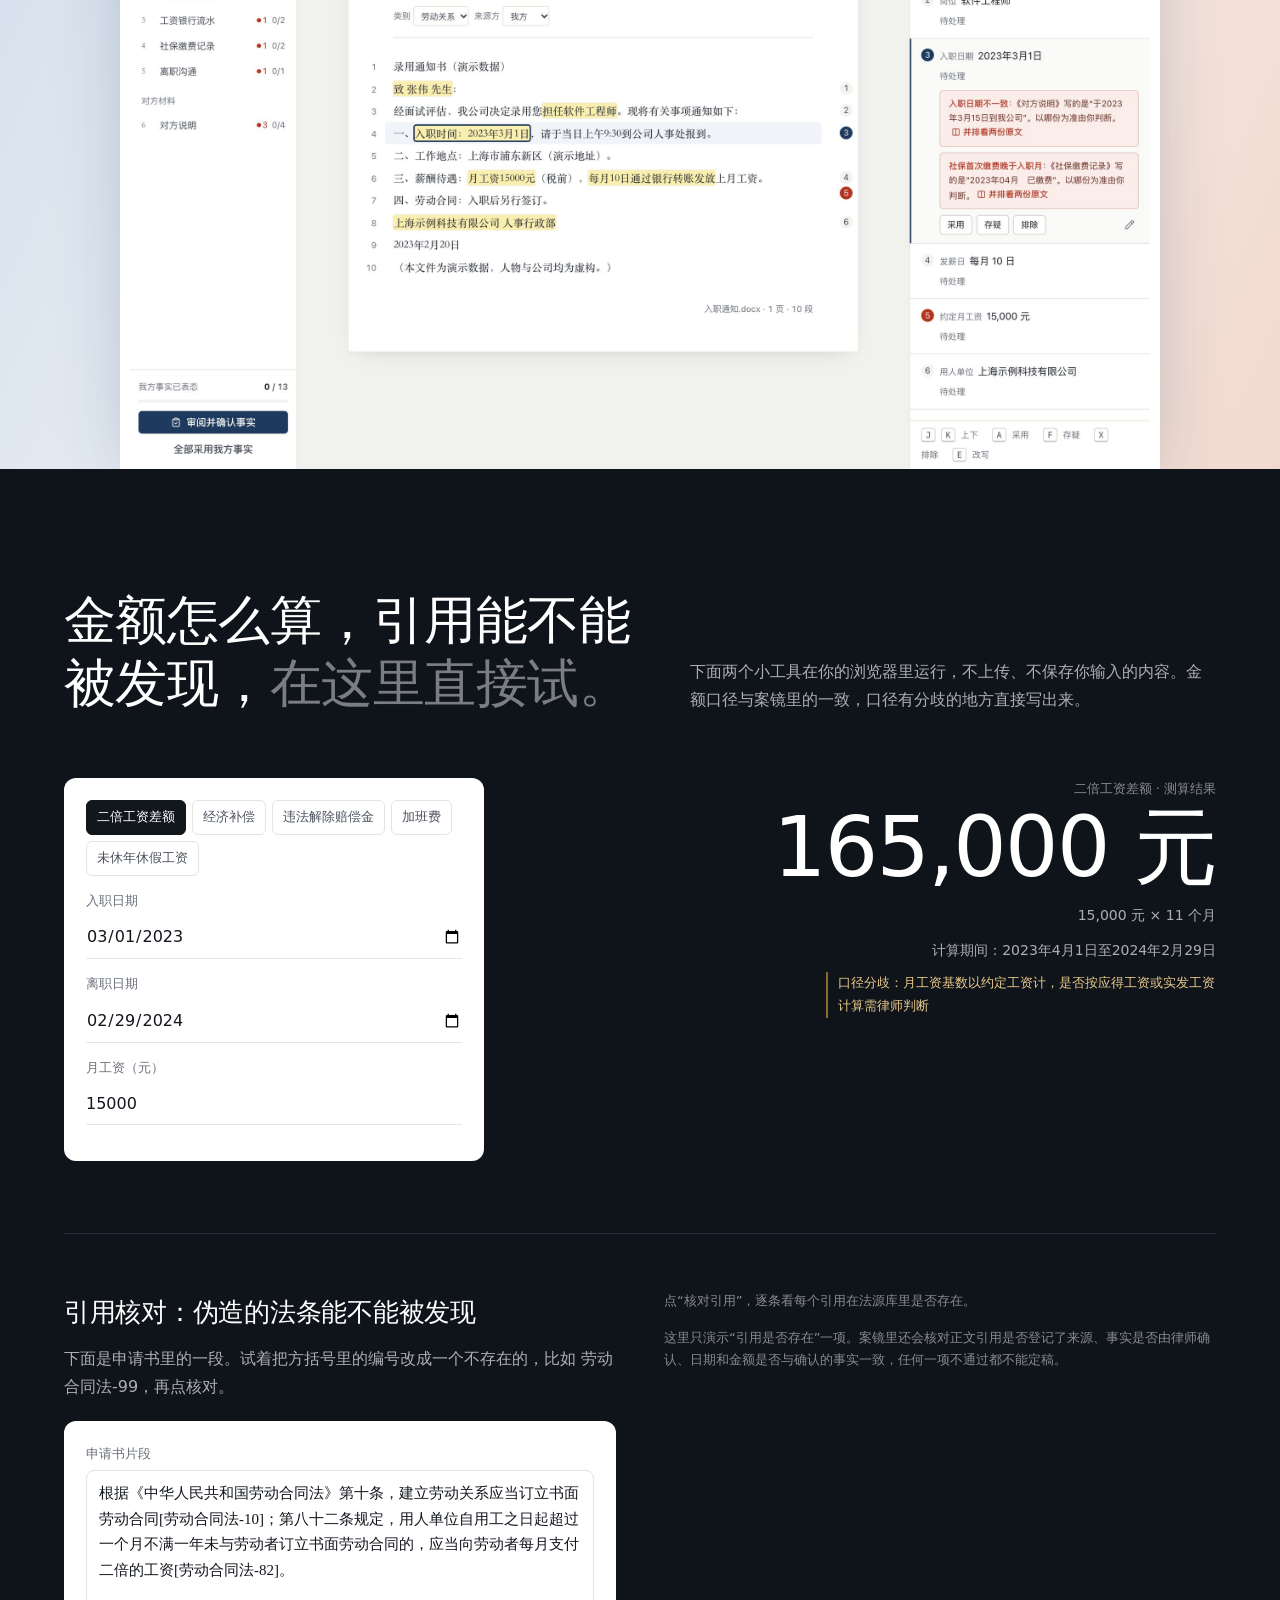
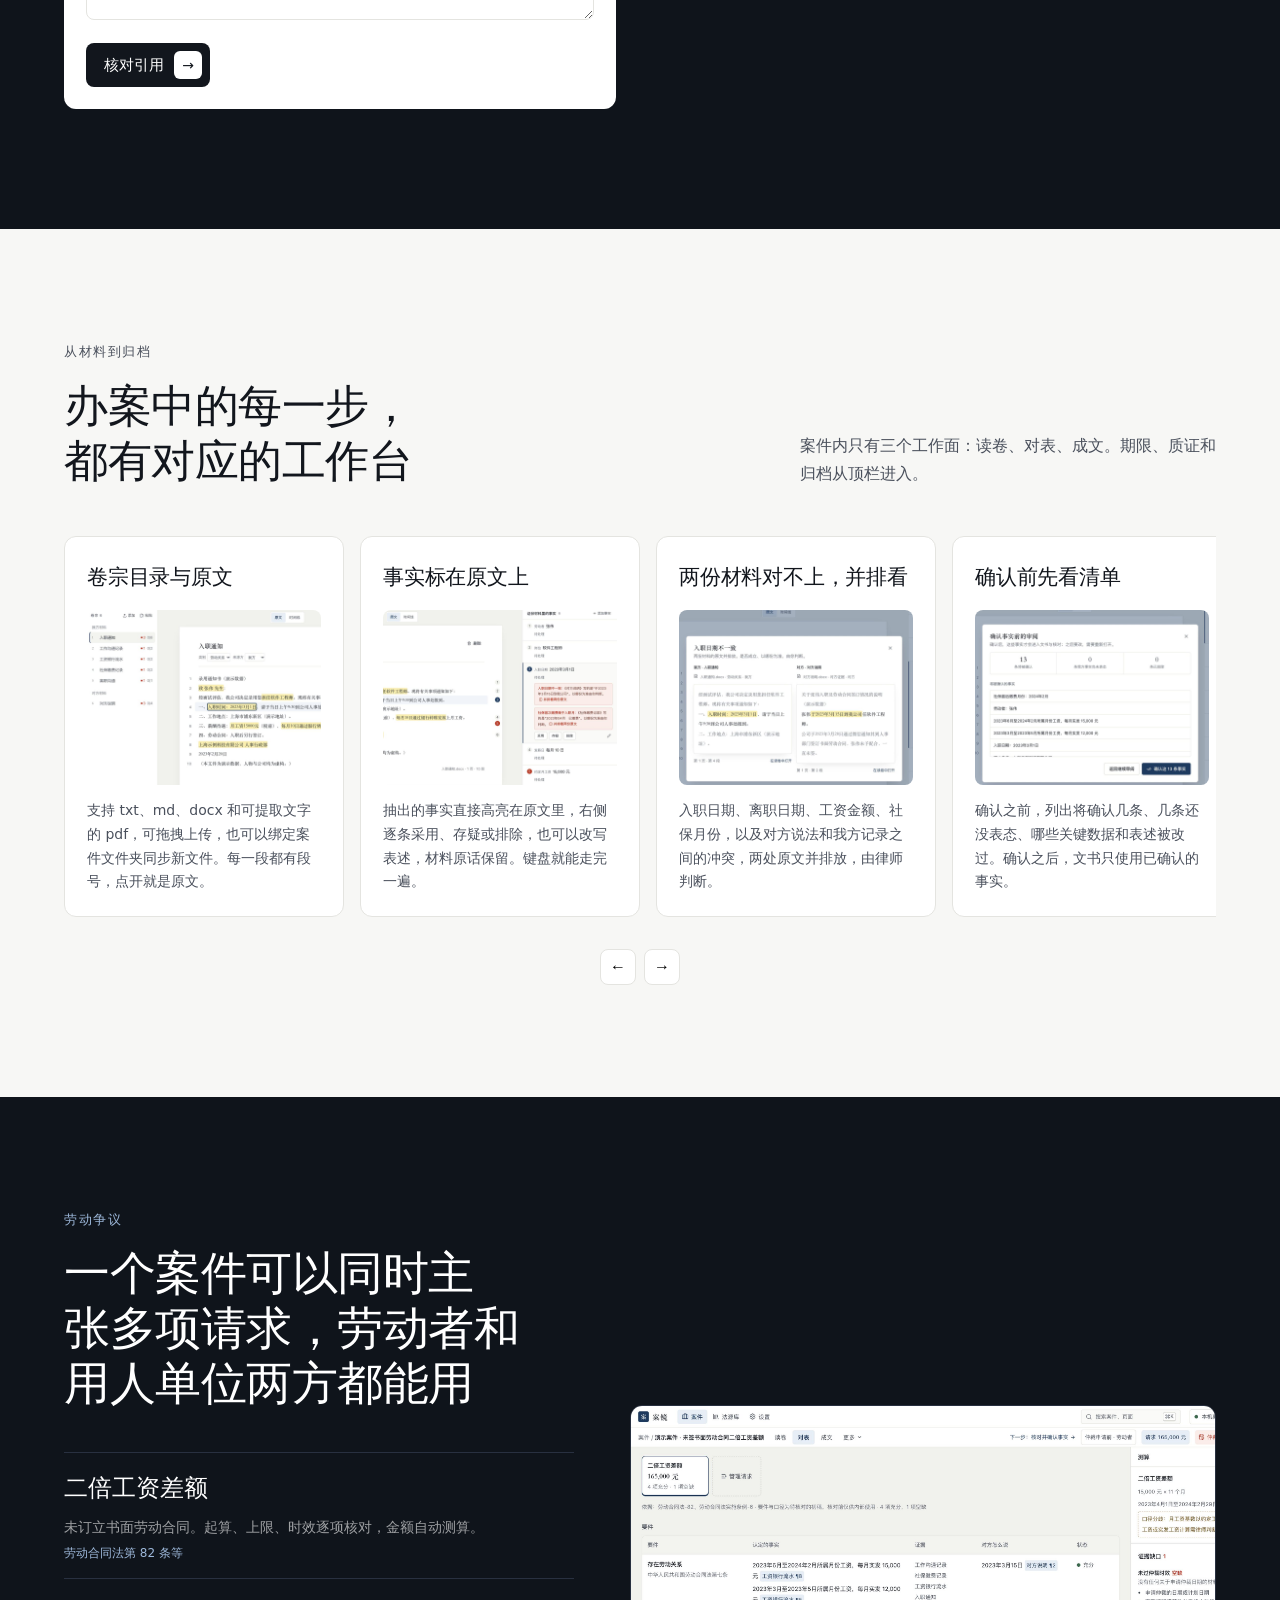
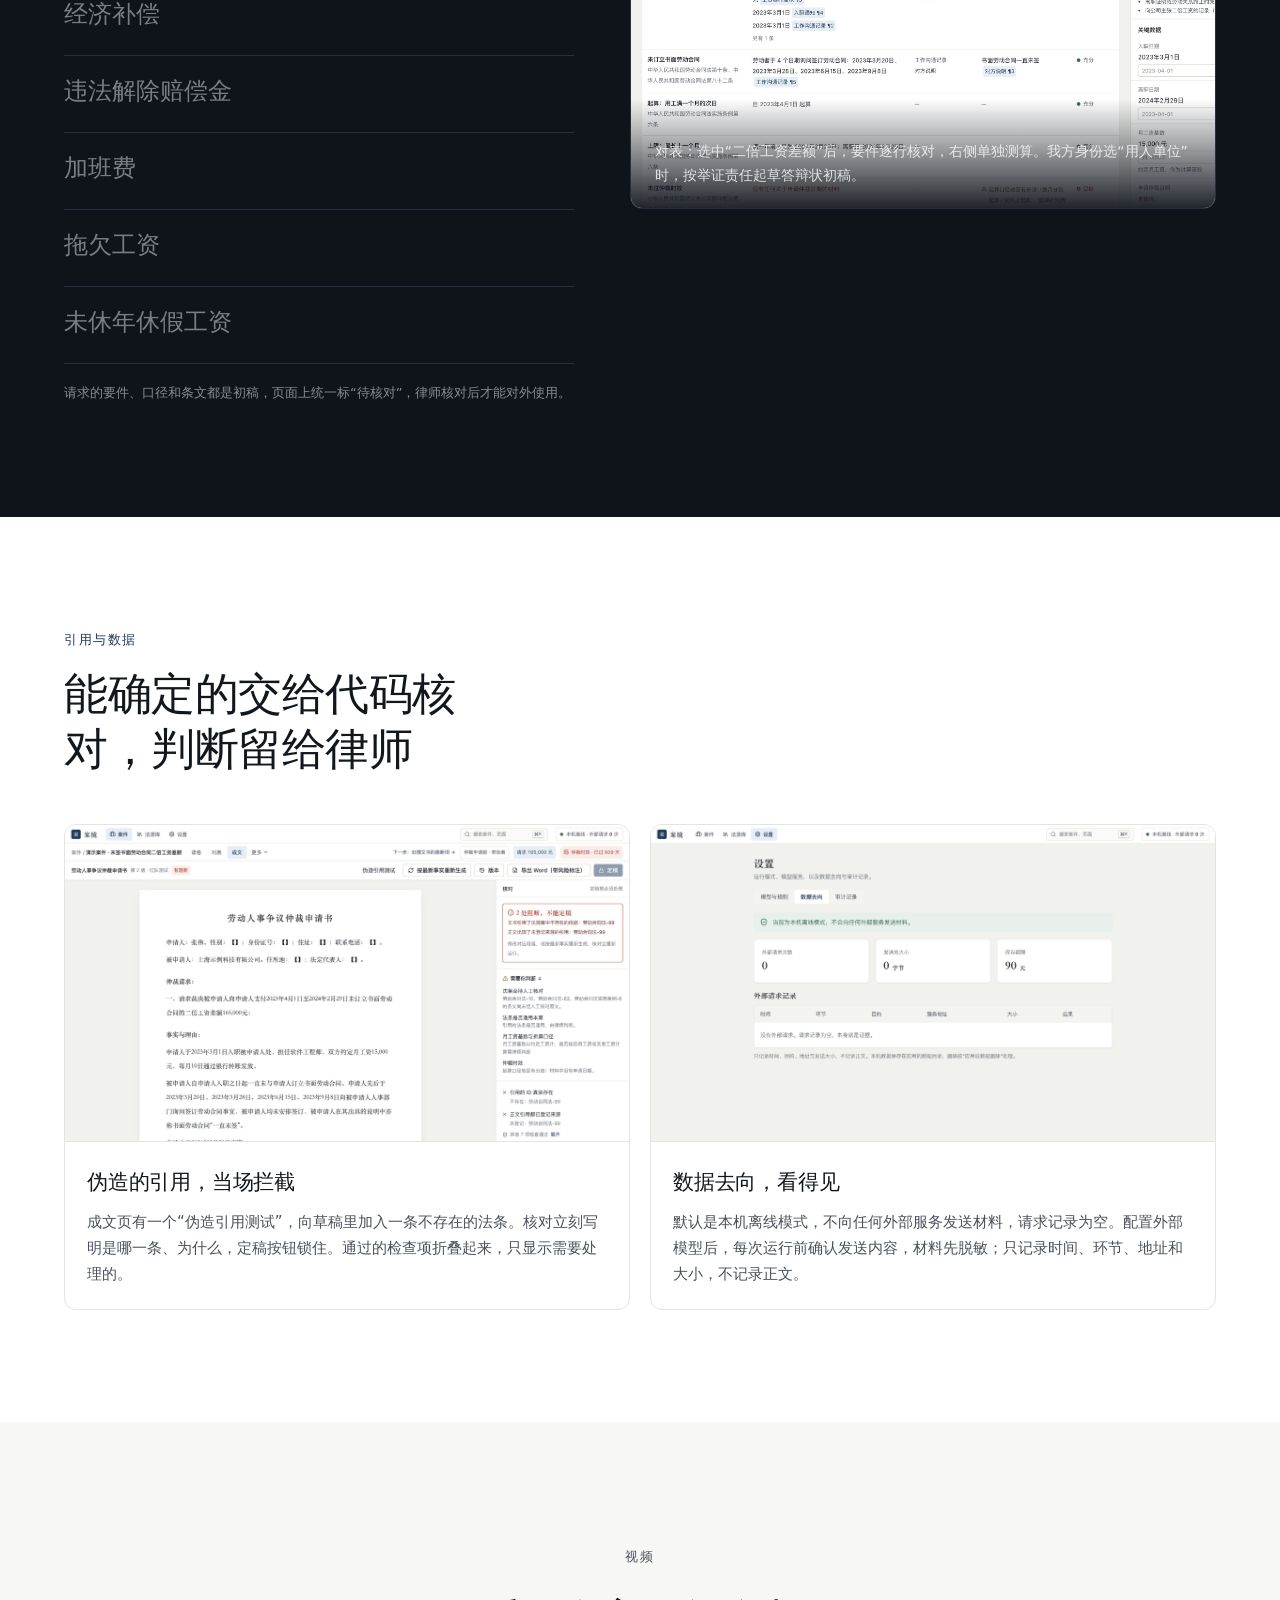
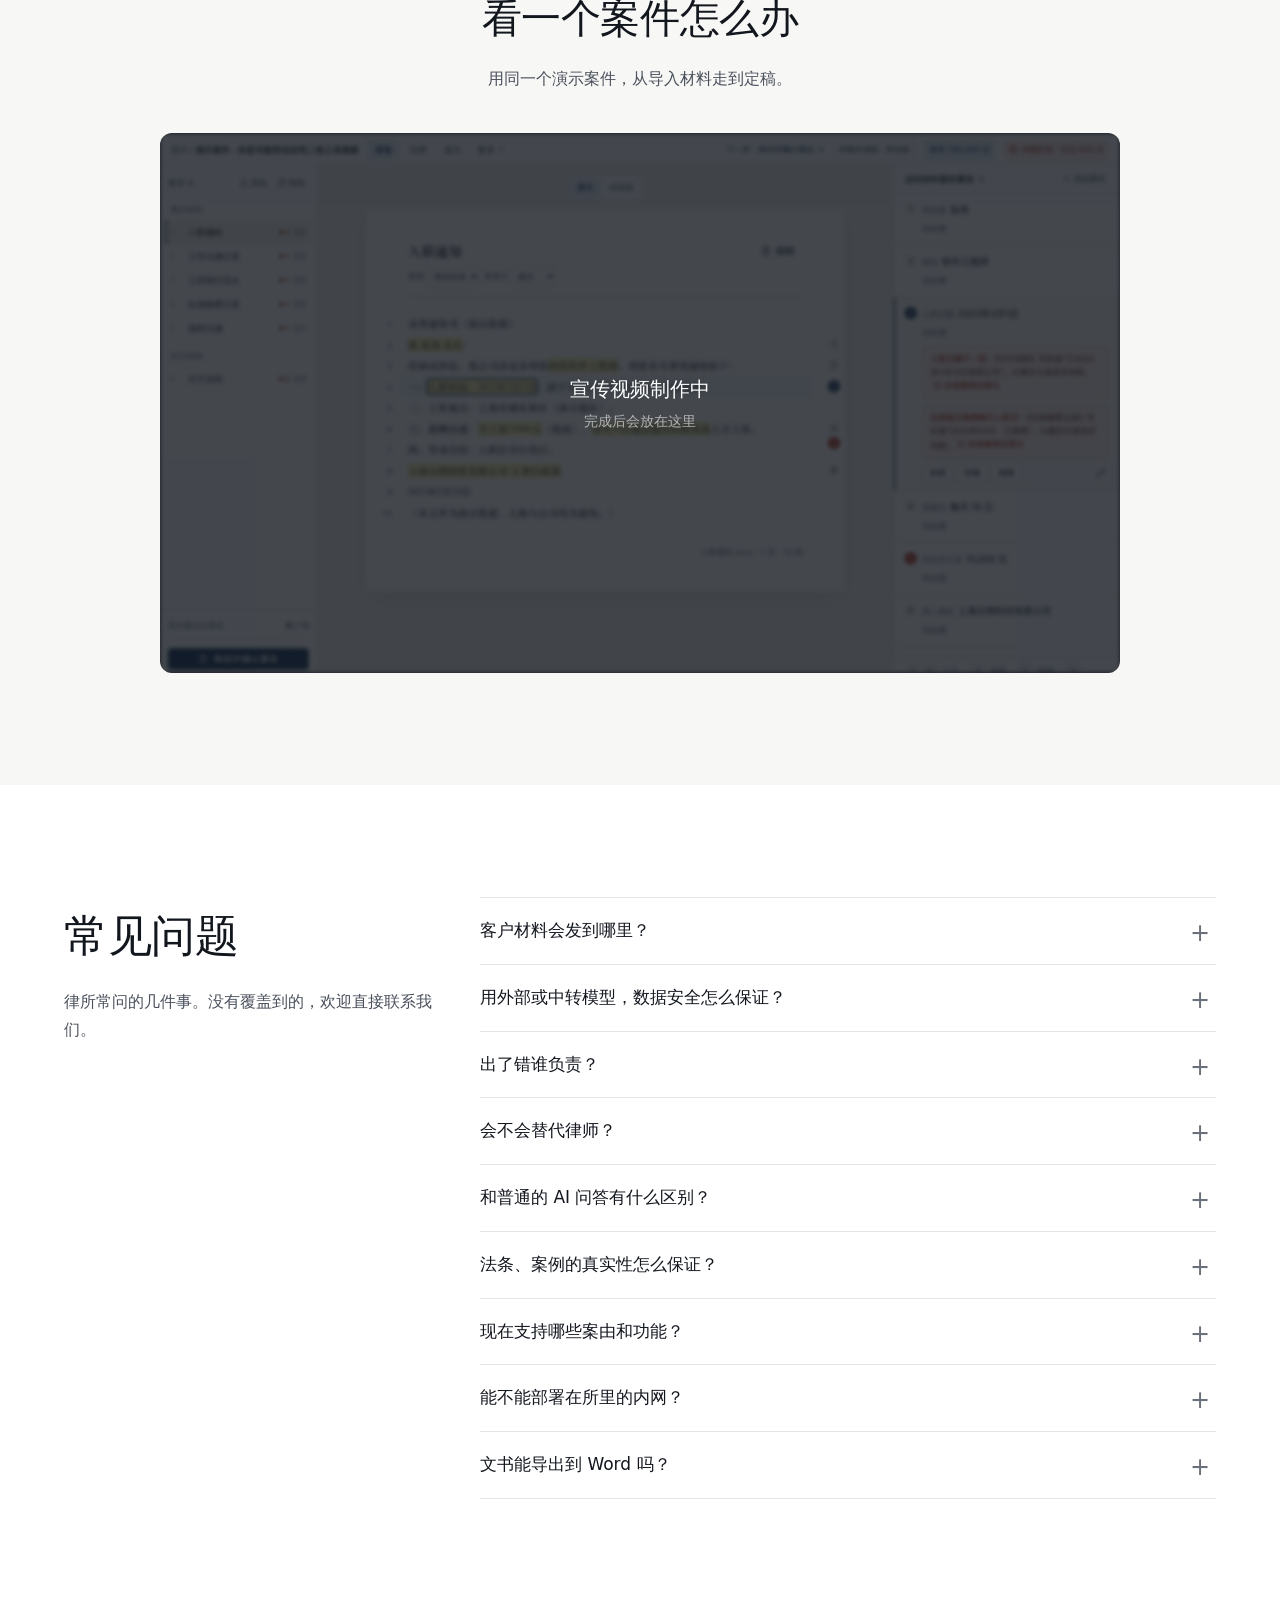
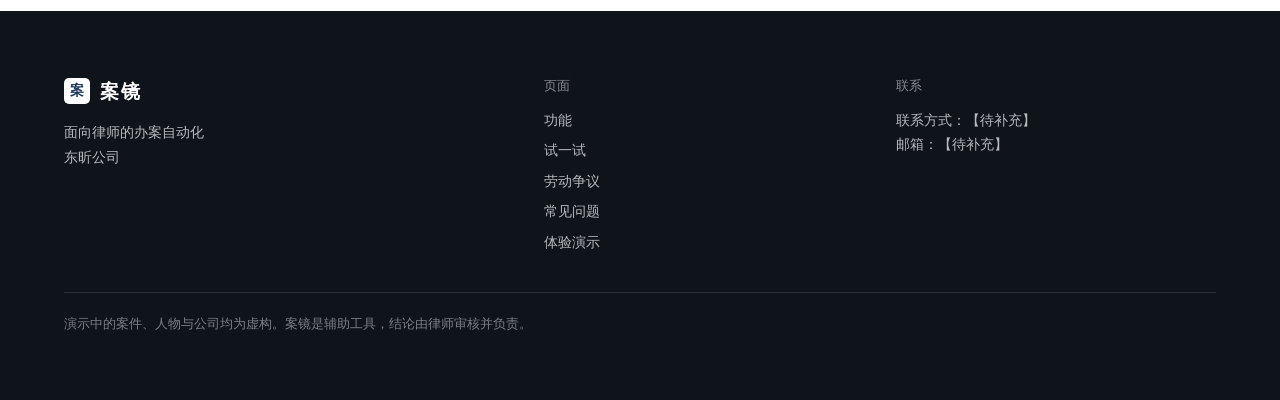
==== commit e2ebc770: "去掉“目前聚焦劳动争议”的表述" ====
--- a/index.html
+++ b/index.html
@@ -4,7 +4,7 @@
 <meta charset="utf-8">
 <meta name="viewport" content="width=device-width,initial-scale=1,viewport-fit=cover">
 <title>案镜 · 面向律师的办案自动化</title>
-<meta name="description" content="案镜把案卷材料整理成可以追溯、可以核对的办案成果：事实回到原文，要件逐项核对，文书引用逐条核对，再做期限和归档。目前聚焦劳动争议。">
+<meta name="description" content="案镜把案卷材料整理成可以追溯、可以核对的办案成果：事实回到原文，要件逐项核对，文书引用逐条核对，再做期限和归档。">
 <link rel="icon" type="image/svg+xml" href="app/favicon.svg">
 <link rel="stylesheet" href="style.css">
 </head>
@@ -19,7 +19,7 @@
 <section class="hero">
   <div class="bg" aria-hidden="true"></div>
   <div class="wrap">
-    <span class="pill">目前聚焦劳动争议 · 默认在本机运行</span>
+    <span class="pill">默认在本机运行 · 外部请求 0 次</span>
     <h1>面向律师的<br>办案自动化</h1>
     <p class="lead">导入案卷材料，案镜抽取事实并标出原文出处，按要件核对缺口，找出材料之间对不上的地方；再起草文书、逐条核对引用，最后推算期限、整理归档。每一步由律师确认。</p>
     <div class="cta"><a class="btn light" href="app/">体验演示<span class="arr">→</span></a><a class="btn ghost" href="#video">看视频</a></div>
@@ -123,7 +123,7 @@
     <details><summary>会不会替代律师？</summary><p>不会。策略、取舍、和解、风险偏好始终属于律师。案镜减少的是翻卷宗、对数据、整理格式这类重复劳动。</p></details>
     <details><summary>和普通的 AI 问答有什么区别？</summary><p>问答给你一段话。案镜围绕一个案件工作：材料、事实、要件、证据、文书共用同一份资料，每条结论可以回到原文，改一处，相关结果同步变化。</p></details>
     <details><summary>法条、案例的真实性怎么保证？</summary><p>文书里的每处引用，由代码核对是否存在于法源库；不存在的会被阻断。但“存在”不等于“适用正确”，适用性由律师判断。法源库以人工核对为准，并标注核对日期；尚未核对的标“待核对”，演示用的合成案例会标明不得作为真实引用。</p></details>
-    <details><summary>现在支持哪些案由和功能？</summary><div><p>目前聚焦劳动争议，请求库有六项：二倍工资差额、经济补偿、违法解除赔偿金、加班费、拖欠工资、未休年休假工资。其中二倍工资差额的事实可由材料自动抽取；其余请求的事实，需要律师在对表里关联到要件。这六项的要件、口径和条文目前都是待核对的初稿。我们不声称已覆盖所有案由。</p>
+    <details><summary>现在支持哪些案由和功能？</summary><div><p>案由方面支持劳动争议，请求库有六项：二倍工资差额、经济补偿、违法解除赔偿金、加班费、拖欠工资、未休年休假工资。其中二倍工资差额的事实可由材料自动抽取；其余请求的事实，需要律师在对表里关联到要件。这六项的要件、口径和条文目前都是待核对的初稿。我们不声称已覆盖所有案由。</p>
       <div class="scope" style="margin-top:14px"><div><h4>已经可用</h4><ul><li>材料导入、读卷与事实审阅、矛盾并排、时间线</li><li>要件核对、金额测算、证据目录、质证意见（可改写）</li><li>文书起草与引用核对、导出 Word</li><li>劳动者一方的申请书、起诉状；用人单位一方的答辩状初稿</li><li>期限、归档、法院短信、法源库导入</li></ul></div>
       <div><h4>暂未提供</h4><ul><li>扫描件识别（OCR）</li><li>用人单位一方的质证意见模板</li><li>劳动争议以外的案由</li><li>当事人补充材料的公开上传链接</li><li>法院自动立案（立案由律师亲自完成）</li></ul></div></div></div></details>
     <details><summary>能不能部署在所里的内网？</summary><p>案镜以本地安装为主，数据放在你的电脑上。模型服务地址可以配置，也可以指向所里自己的服务。具体方式请与我们沟通。</p></details>
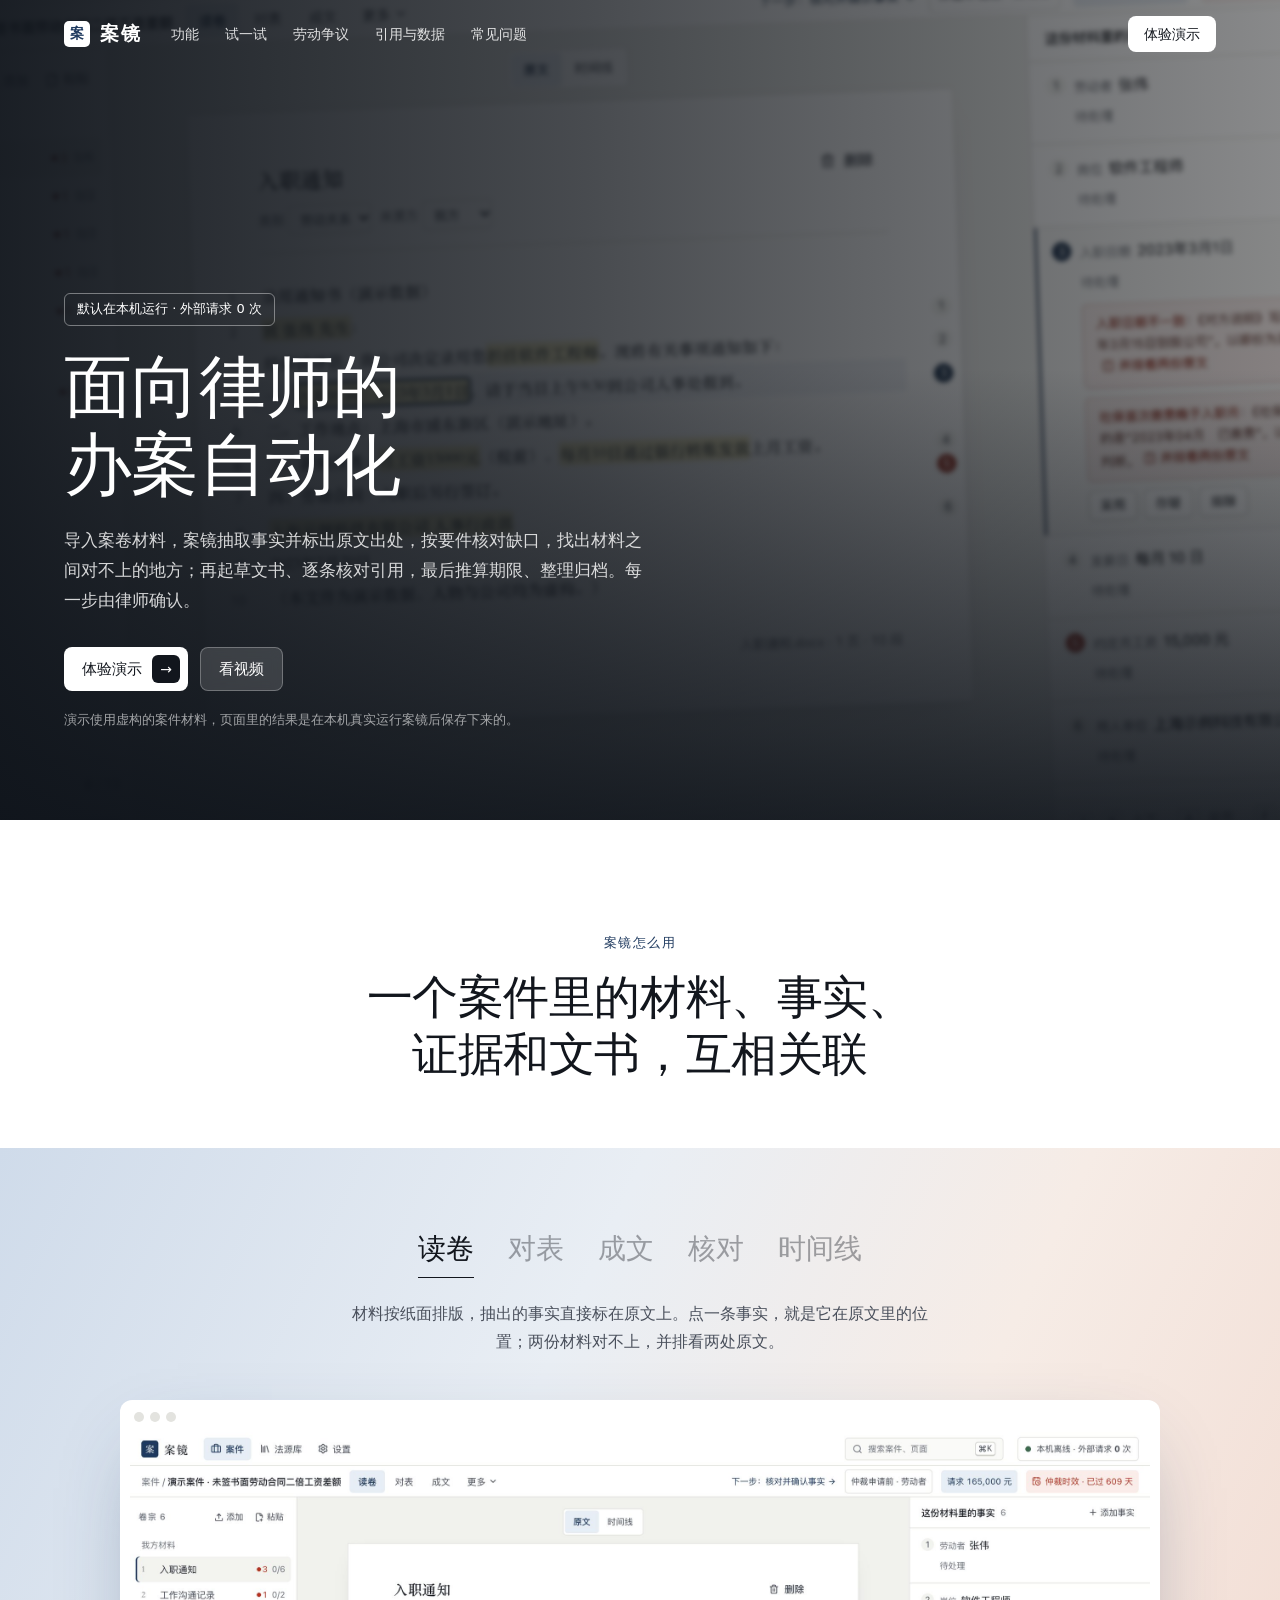
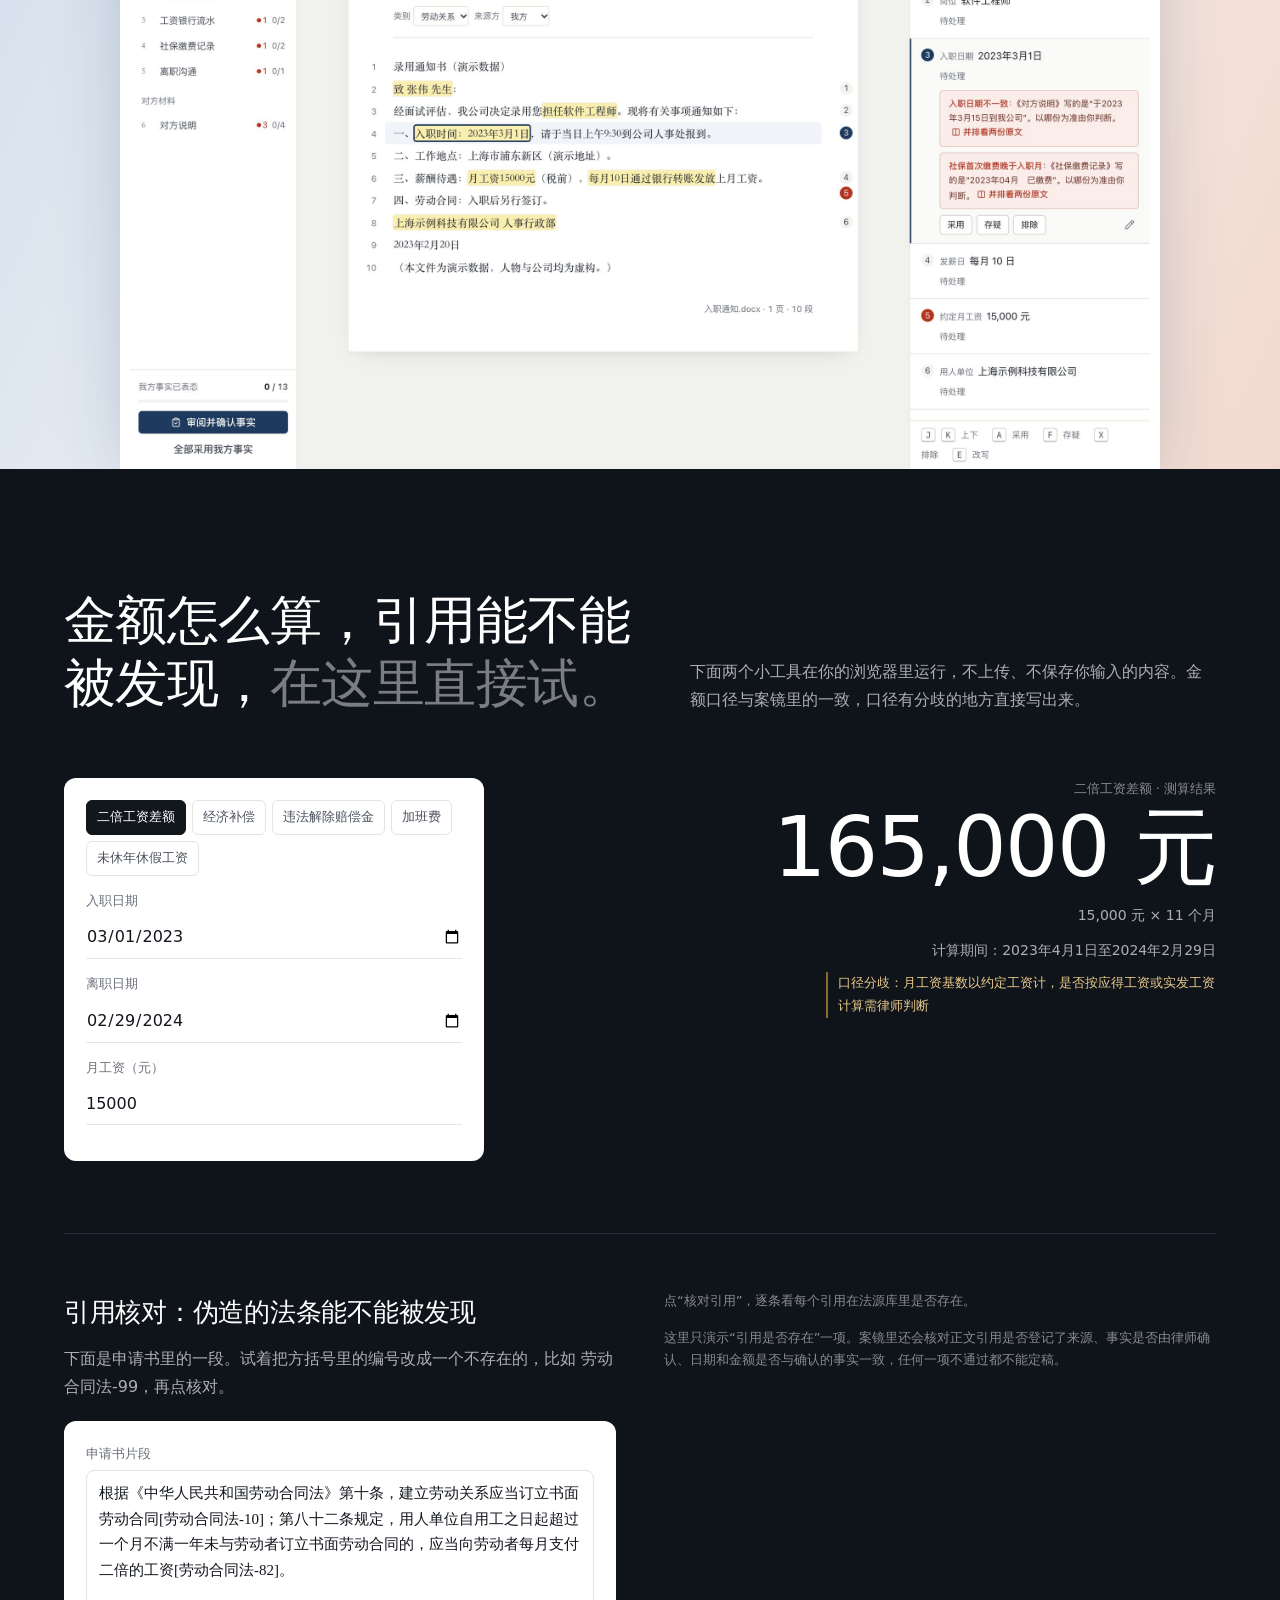
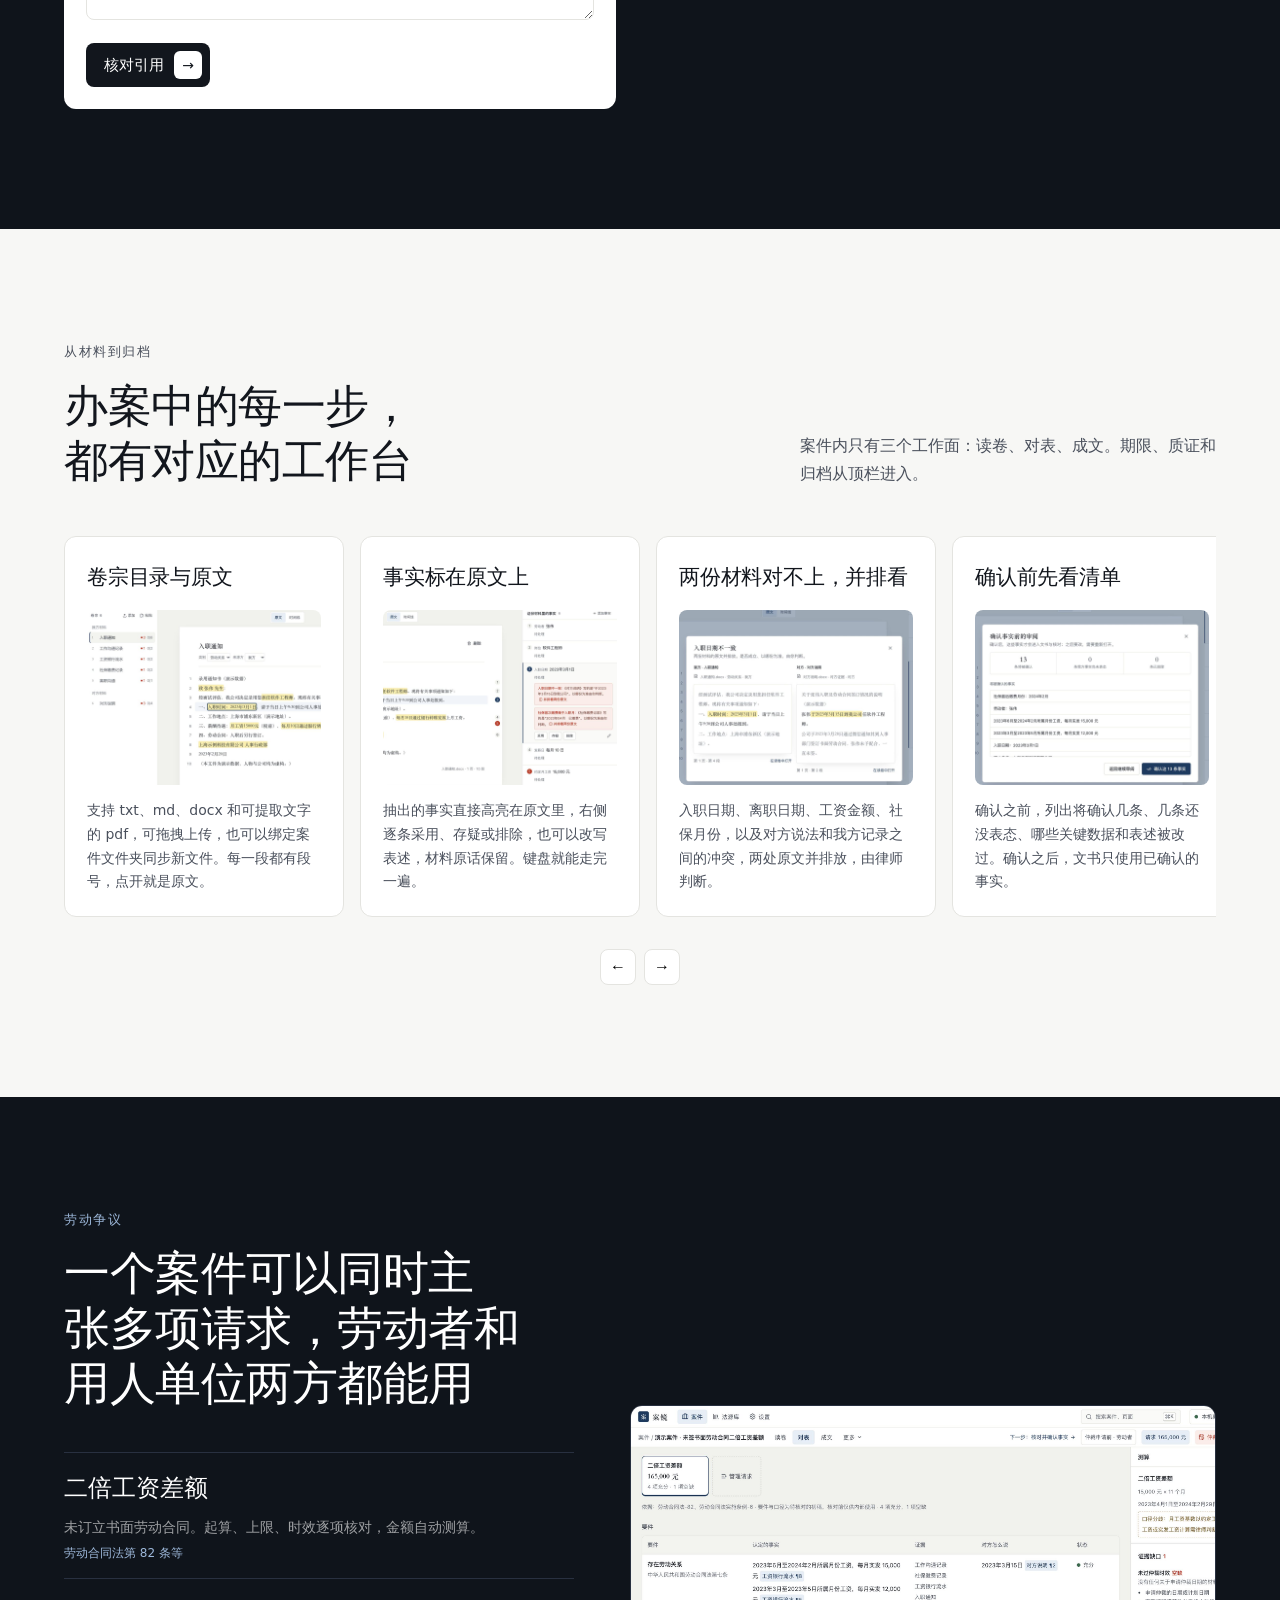
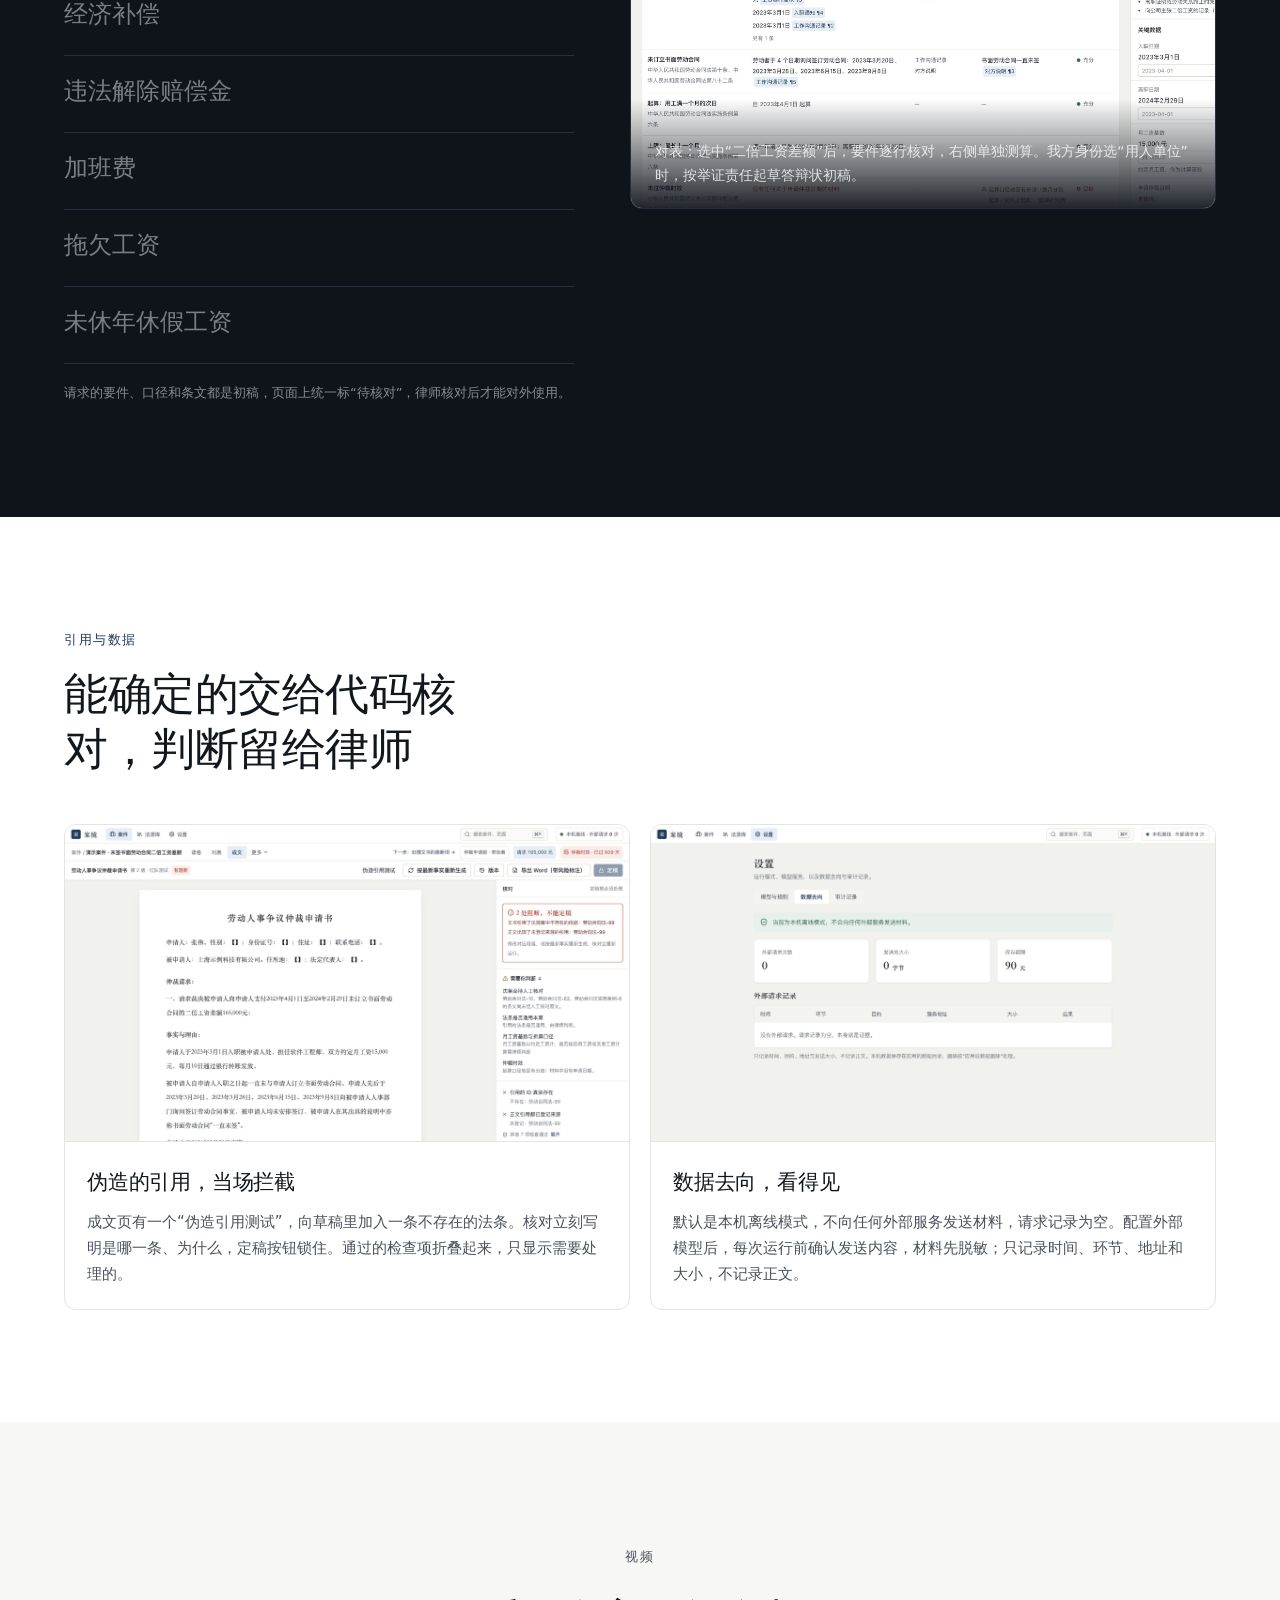
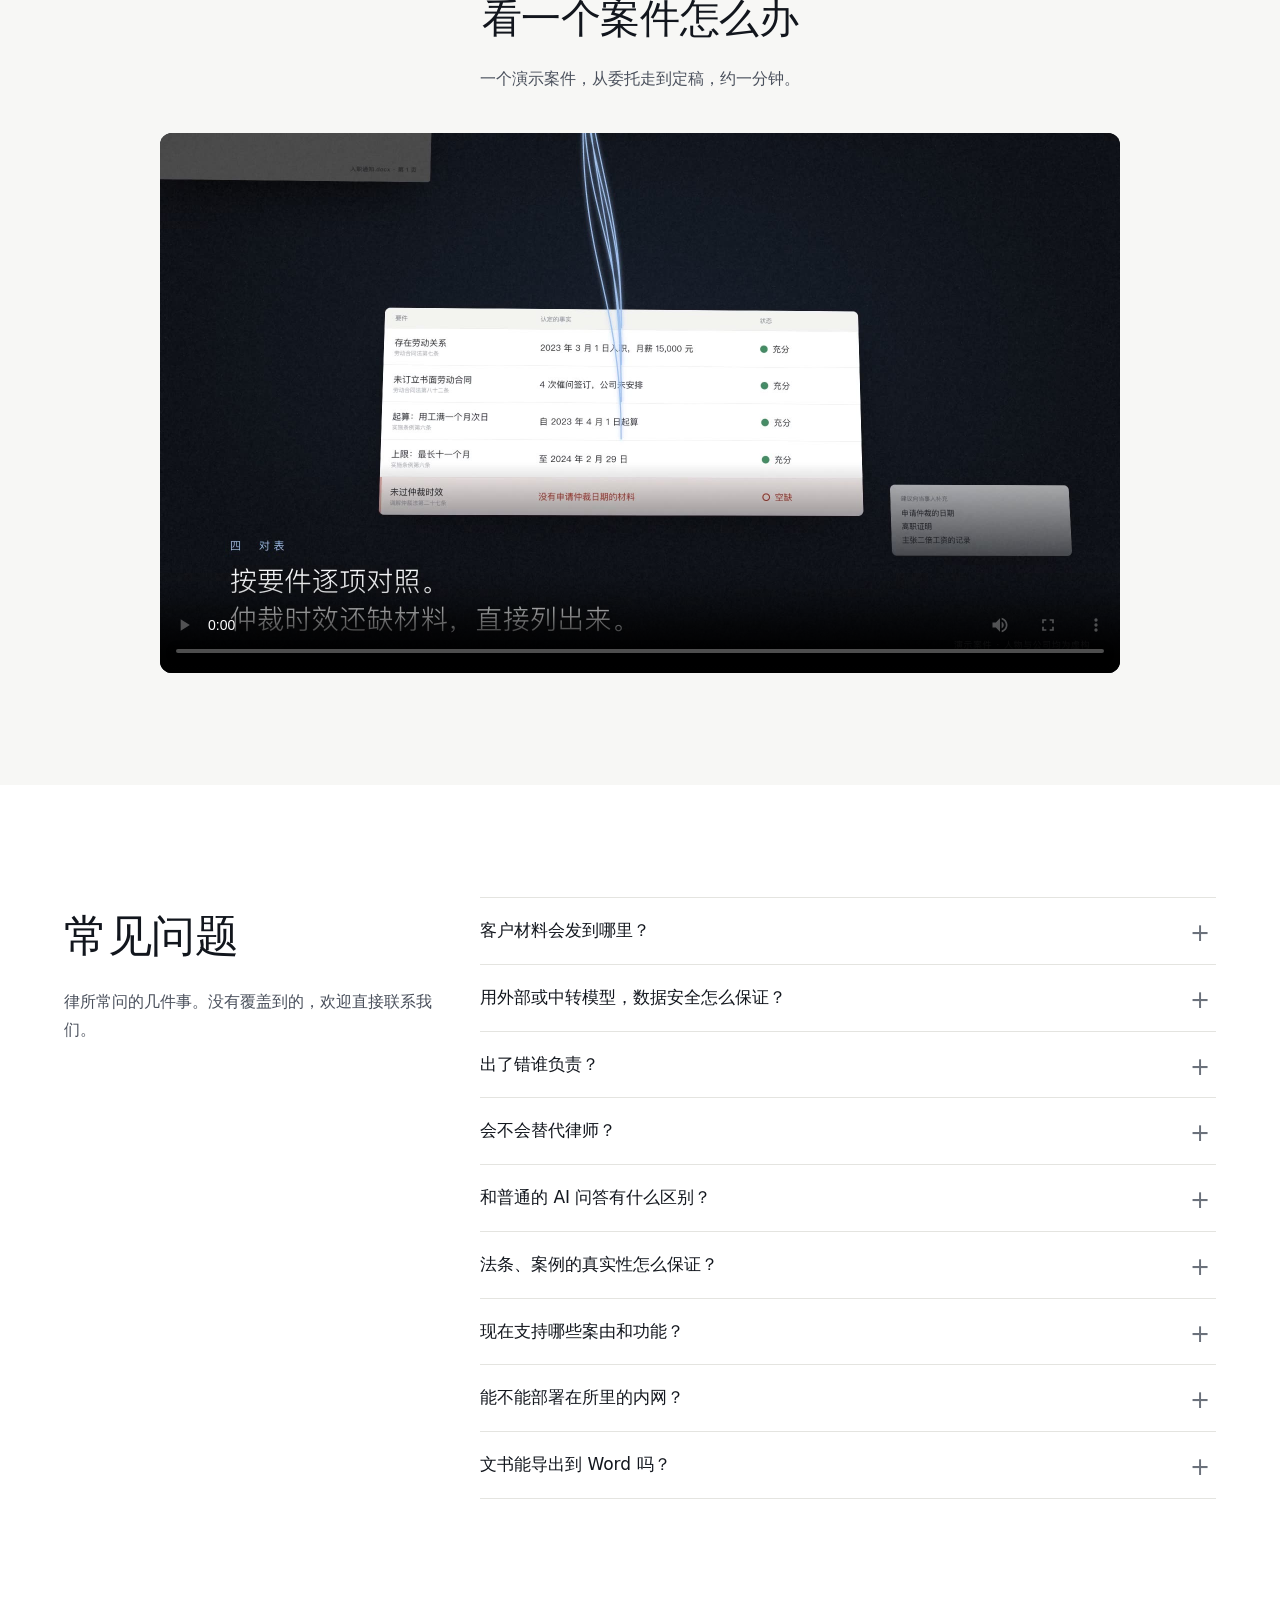
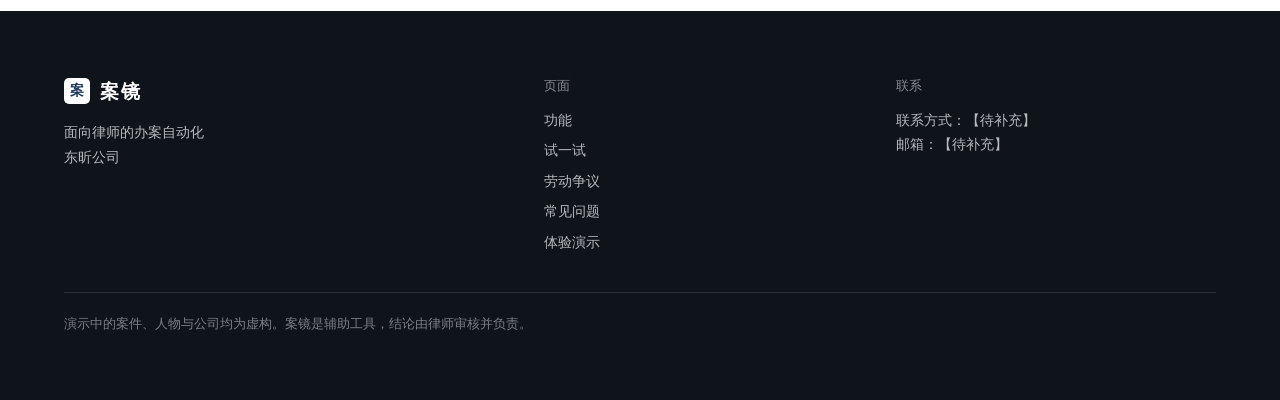
==== commit 14723cc7: "加入宣传片" ====
--- a/index.html
+++ b/index.html
@@ -110,8 +110,8 @@
 <section class="video" id="video"><div class="wrap">
   <p class="eyebrow">视频</p>
   <h2>看一个案件怎么办</h2>
-  <p>用同一个演示案件，从导入材料走到定稿。</p>
-  <div class="player" role="img" aria-label="宣传视频占位"><img src="assets/read.jpg" alt="" loading="lazy" width="2400" height="1500"><div><b>宣传视频制作中</b><span>完成后会放在这里</span></div></div>
+  <p>一个演示案件，从委托走到定稿，约一分钟。</p>
+  <div class="player"><video src="assets/film.mp4" poster="assets/film-poster.jpg" controls playsinline preload="metadata" style="position:absolute;inset:0;width:100%;height:100%;opacity:1;filter:none">宣传片：一个案件从委托到定稿</video></div>
 </div></section>
 
 <section class="faq" id="faq"><div class="wrap grid">
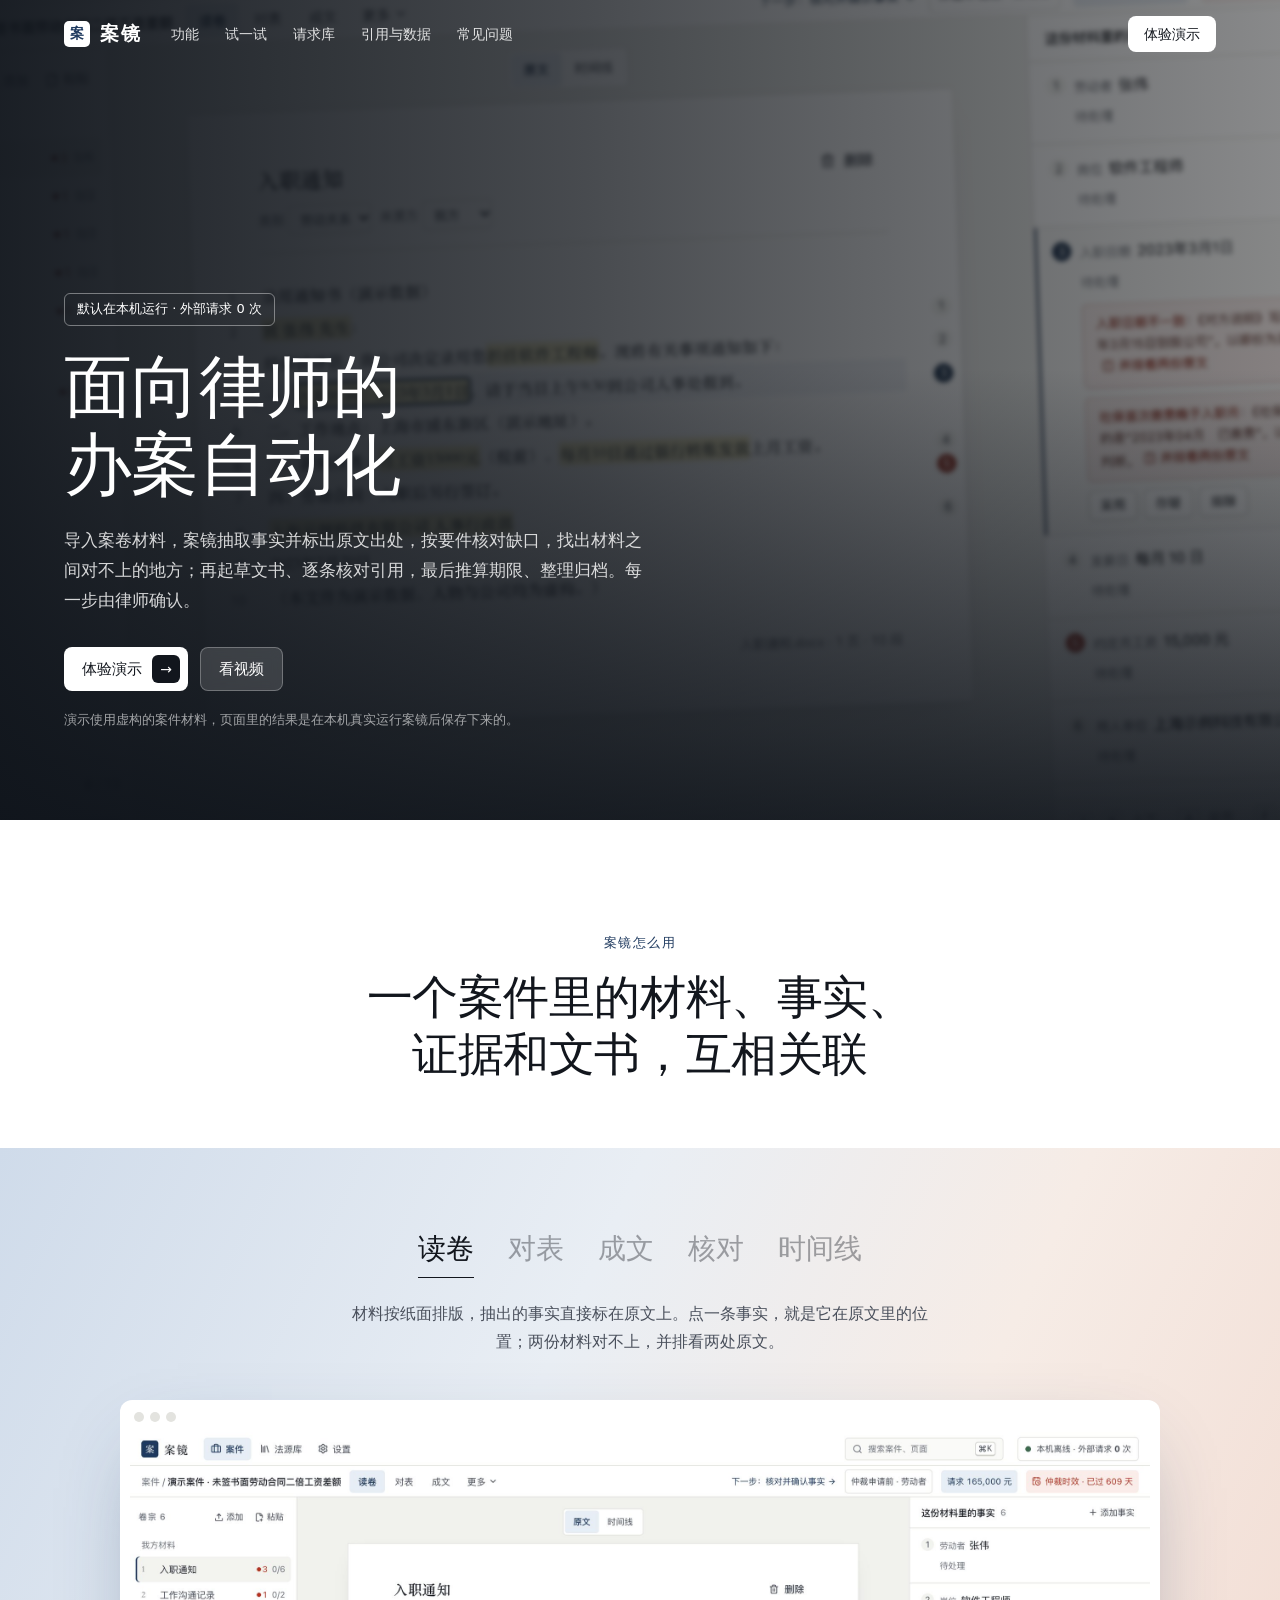
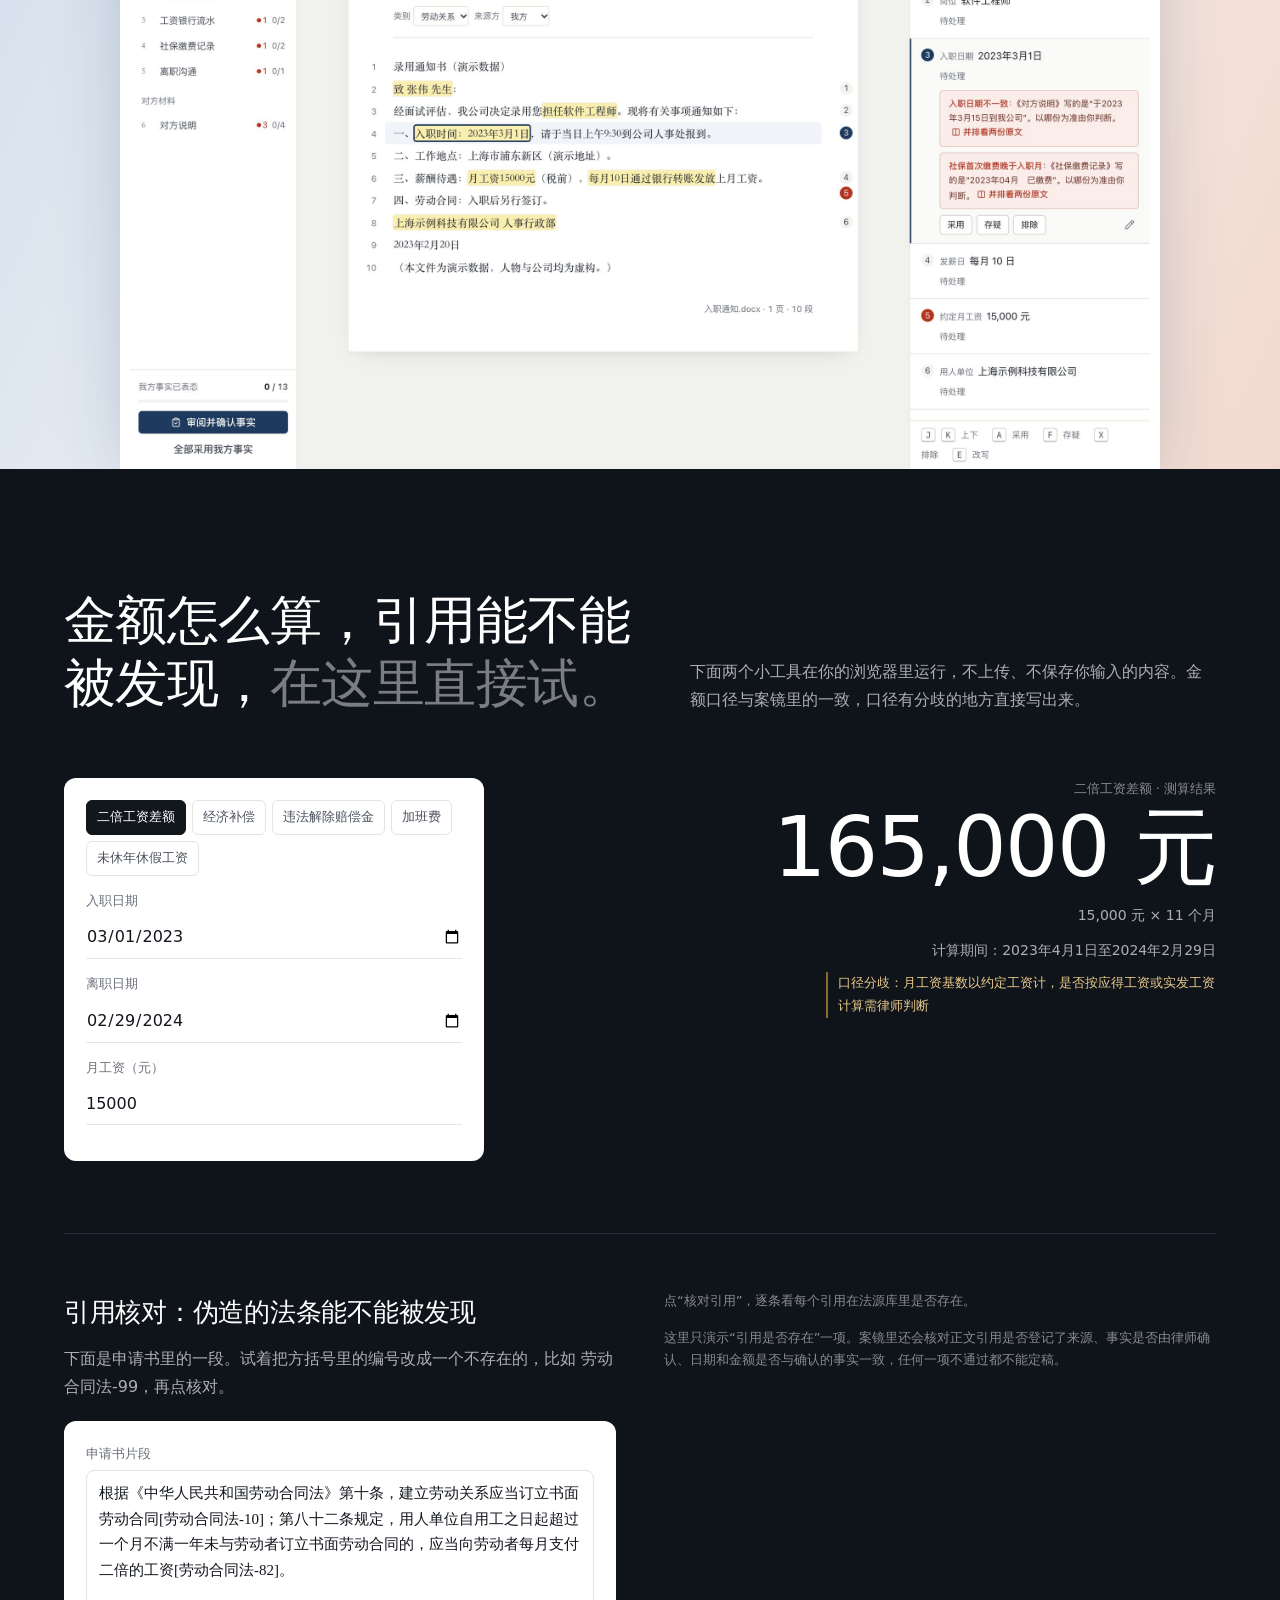
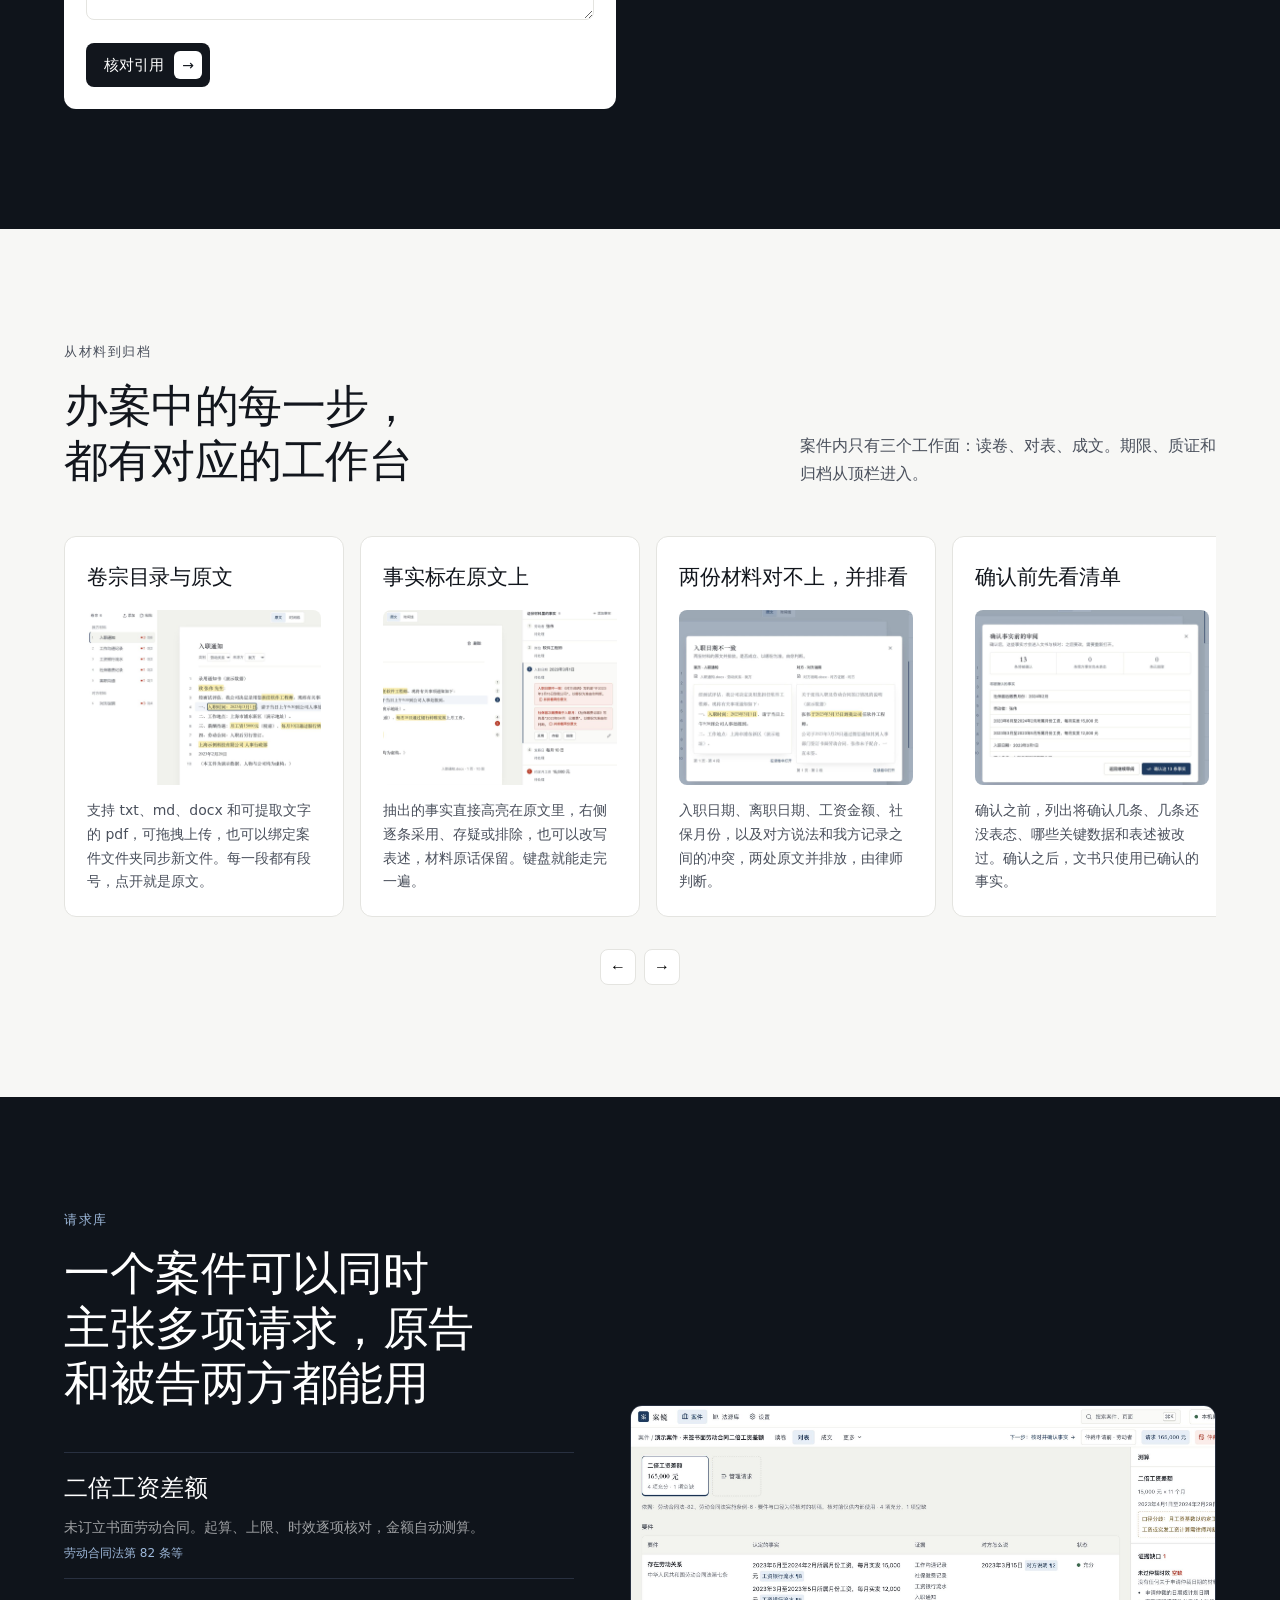
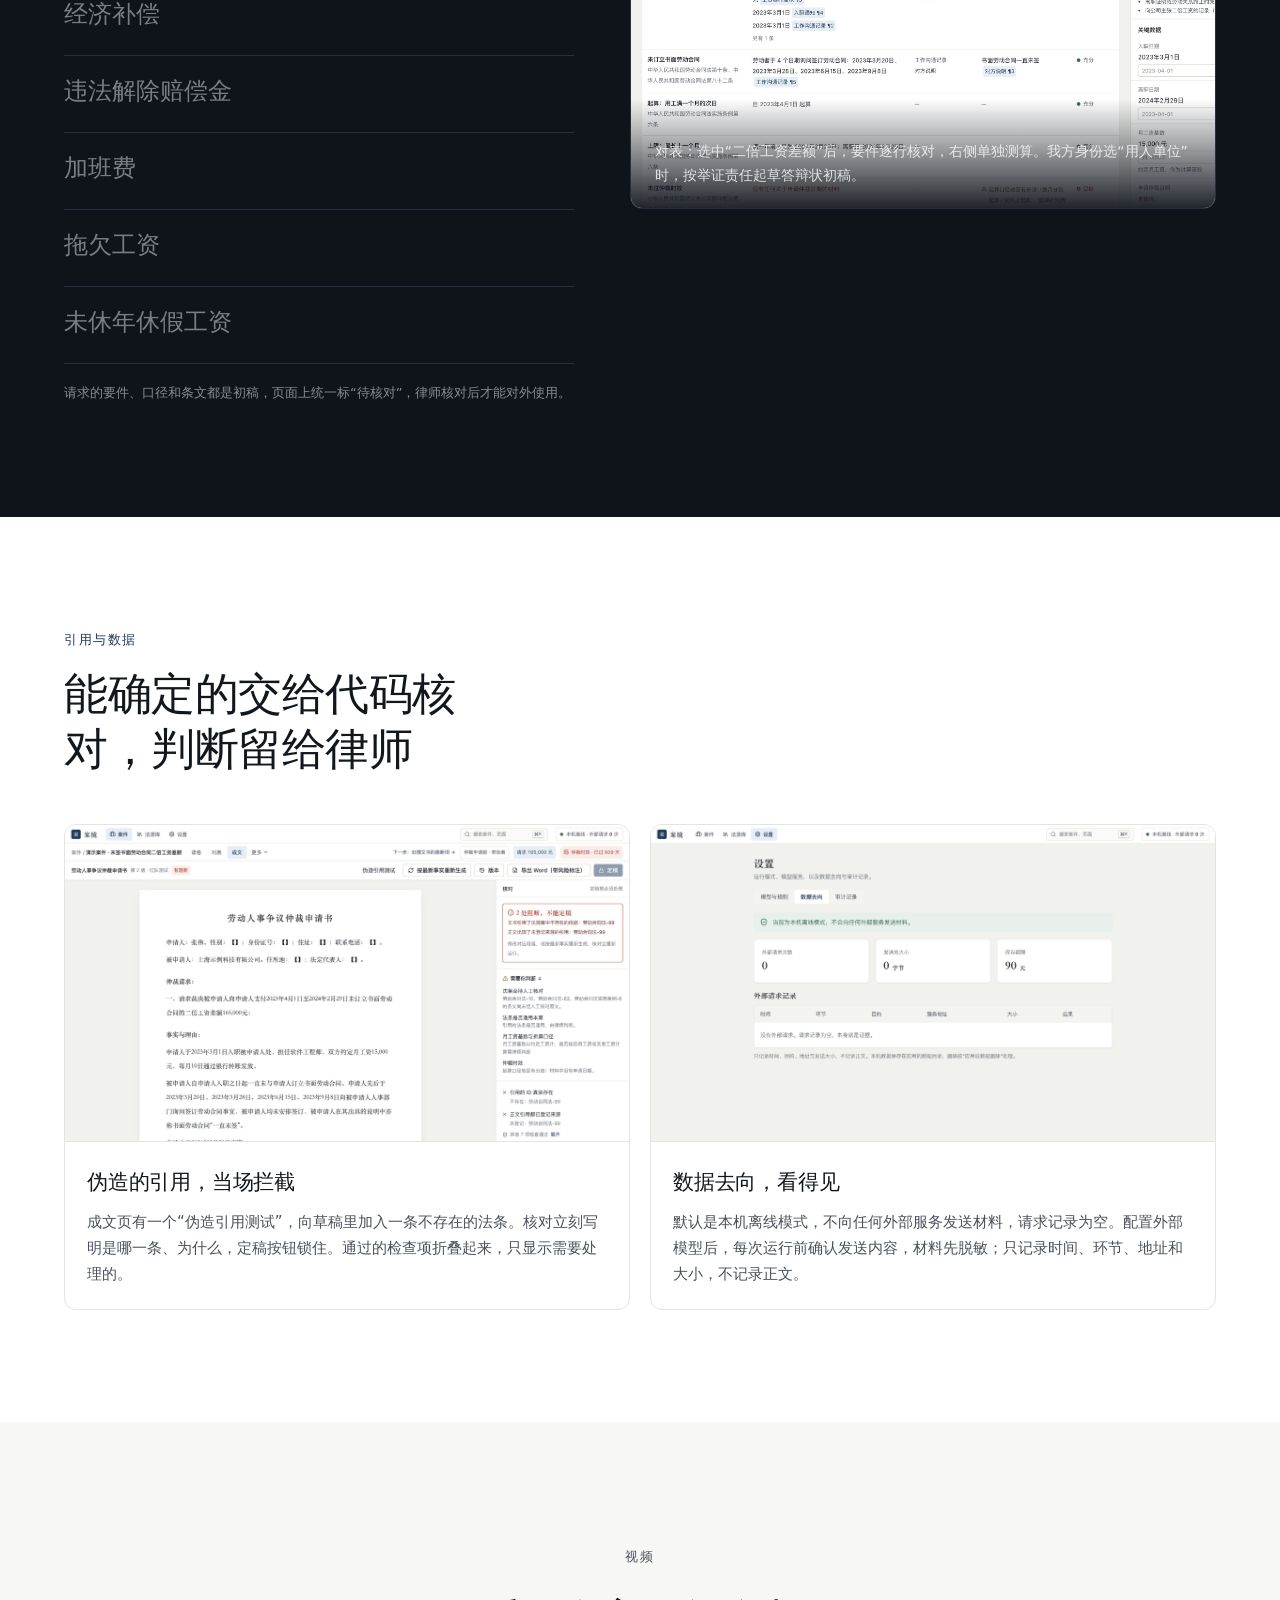
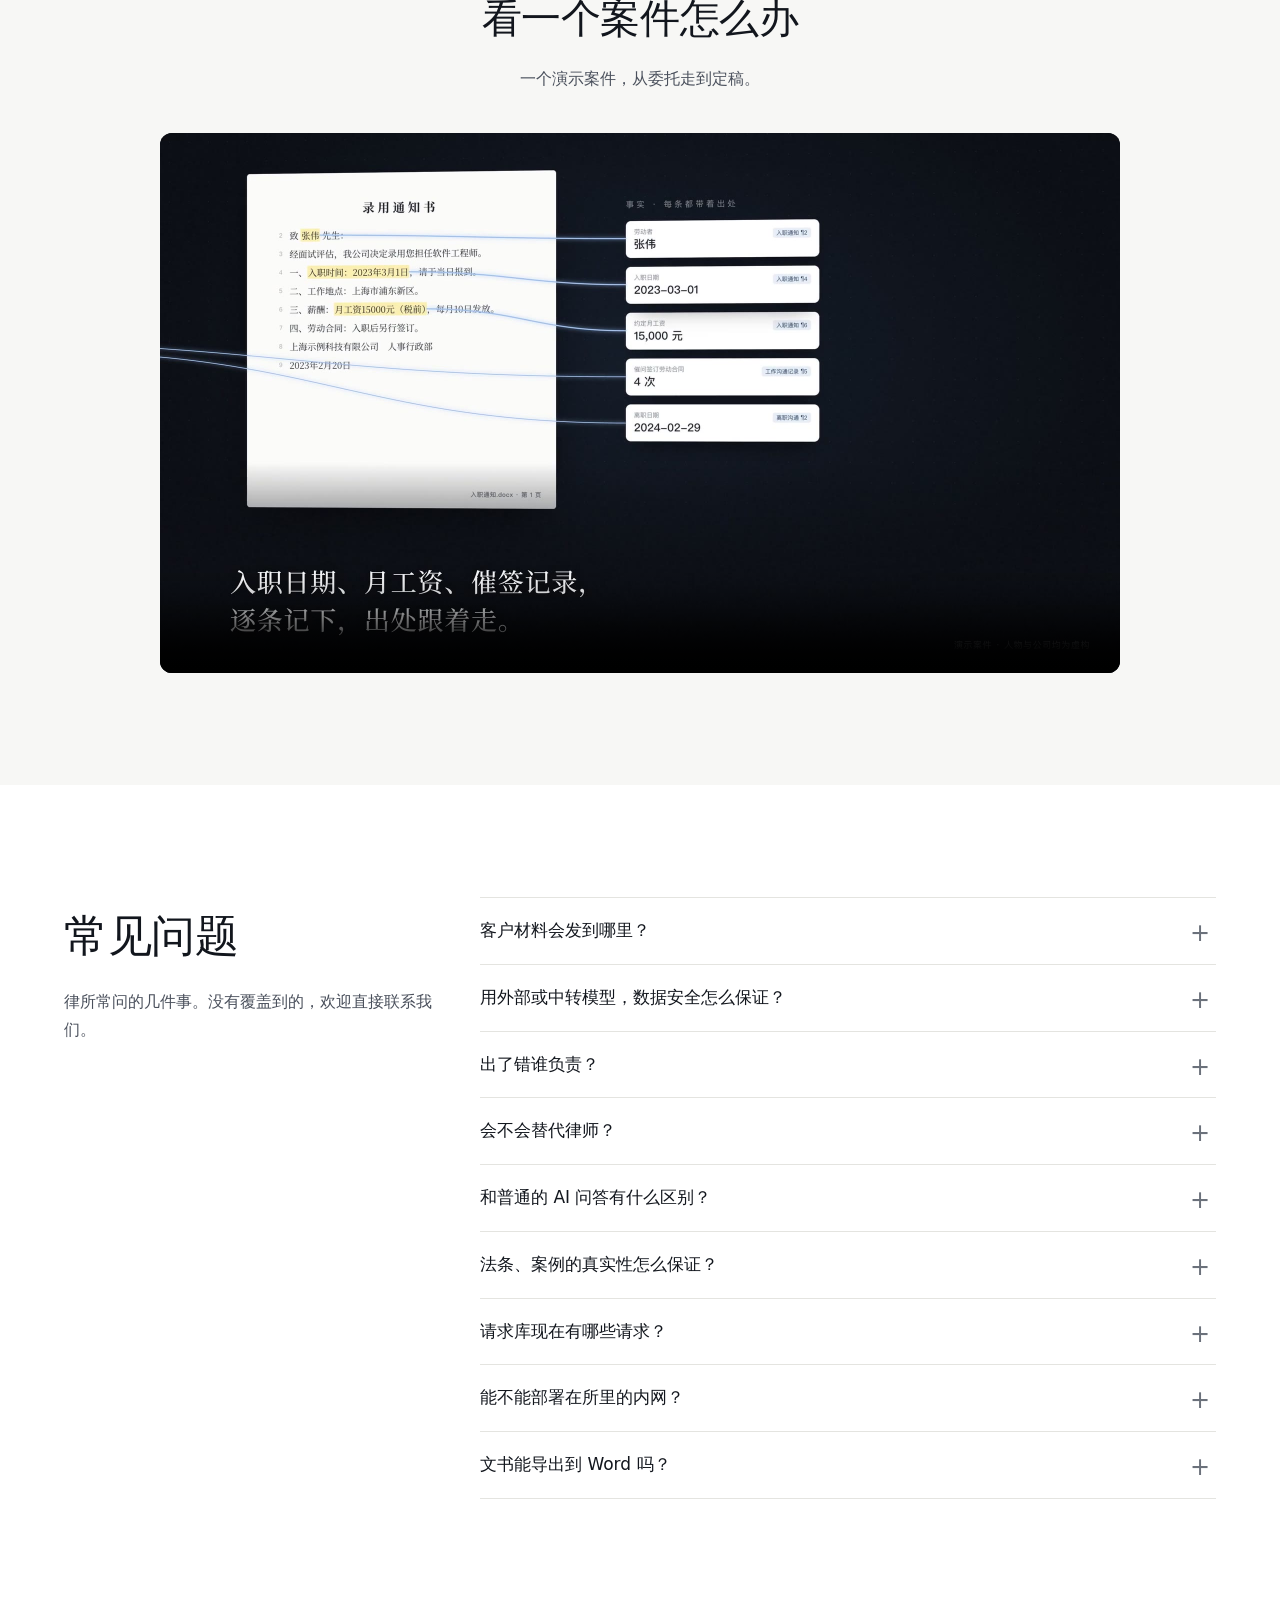
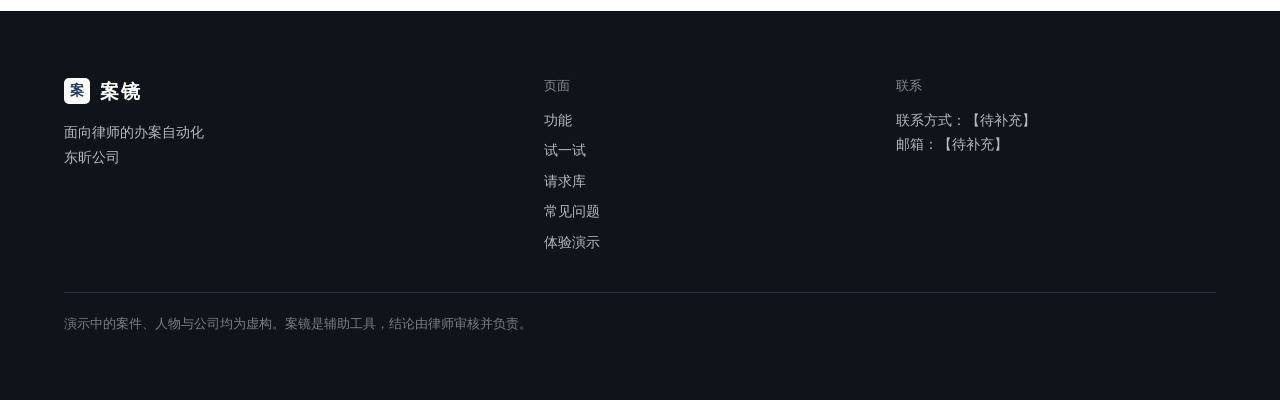
==== commit 47eadd97: "更新宣传片与文案" ====
--- a/index.html
+++ b/index.html
@@ -11,7 +11,7 @@
 <body>
 <header class="top"><div class="wrap">
   <a class="logo" href="#top"><i>案</i>案镜</a>
-  <nav aria-label="页面导航"><a href="#show">功能</a><a href="#try">试一试</a><a href="#claims">劳动争议</a><a href="#trust">引用与数据</a><a href="#faq">常见问题</a></nav>
+  <nav aria-label="页面导航"><a href="#show">功能</a><a href="#try">试一试</a><a href="#claims">请求库</a><a href="#trust">引用与数据</a><a href="#faq">常见问题</a></nav>
   <a class="btn light" href="app/">体验演示</a>
 </div></header>
 
@@ -90,8 +90,8 @@
 
 <section class="dark claims" id="claims"><div class="wrap grid">
   <div>
-    <p class="eyebrow">劳动争议</p>
-    <h2>一个案件可以同时主张多项请求，劳动者和用人单位两方都能用</h2>
+    <p class="eyebrow">请求库</p>
+    <h2>一个案件可以同时主张多项请求，原告和被告两方都能用</h2>
     <div class="list" role="tablist" aria-label="请求" id="clist"></div>
     <p class="note">请求的要件、口径和条文都是初稿，页面上统一标“待核对”，律师核对后才能对外使用。</p>
   </div>
@@ -110,7 +110,7 @@
 <section class="video" id="video"><div class="wrap">
   <p class="eyebrow">视频</p>
   <h2>看一个案件怎么办</h2>
-  <p>一个演示案件，从委托走到定稿，约一分钟。</p>
+  <p>一个演示案件，从委托走到定稿。</p>
   <div class="player"><video src="assets/film.mp4" poster="assets/film-poster.jpg" controls playsinline preload="metadata" style="position:absolute;inset:0;width:100%;height:100%;opacity:1;filter:none">宣传片：一个案件从委托到定稿</video></div>
 </div></section>
 
@@ -123,9 +123,9 @@
     <details><summary>会不会替代律师？</summary><p>不会。策略、取舍、和解、风险偏好始终属于律师。案镜减少的是翻卷宗、对数据、整理格式这类重复劳动。</p></details>
     <details><summary>和普通的 AI 问答有什么区别？</summary><p>问答给你一段话。案镜围绕一个案件工作：材料、事实、要件、证据、文书共用同一份资料，每条结论可以回到原文，改一处，相关结果同步变化。</p></details>
     <details><summary>法条、案例的真实性怎么保证？</summary><p>文书里的每处引用，由代码核对是否存在于法源库；不存在的会被阻断。但“存在”不等于“适用正确”，适用性由律师判断。法源库以人工核对为准，并标注核对日期；尚未核对的标“待核对”，演示用的合成案例会标明不得作为真实引用。</p></details>
-    <details><summary>现在支持哪些案由和功能？</summary><div><p>案由方面支持劳动争议，请求库有六项：二倍工资差额、经济补偿、违法解除赔偿金、加班费、拖欠工资、未休年休假工资。其中二倍工资差额的事实可由材料自动抽取；其余请求的事实，需要律师在对表里关联到要件。这六项的要件、口径和条文目前都是待核对的初稿。我们不声称已覆盖所有案由。</p>
+    <details><summary>请求库现在有哪些请求？</summary><div><p>请求库目前收录六项：二倍工资差额、经济补偿、违法解除赔偿金、加班费、拖欠工资、未休年休假工资。其中二倍工资差额的事实可由材料自动抽取；其余请求的事实，需要律师在对表里关联到要件。这六项的要件、口径和条文目前都是待核对的初稿。新的请求按同样的结构加入，我们不声称已经覆盖所有请求类型。</p>
       <div class="scope" style="margin-top:14px"><div><h4>已经可用</h4><ul><li>材料导入、读卷与事实审阅、矛盾并排、时间线</li><li>要件核对、金额测算、证据目录、质证意见（可改写）</li><li>文书起草与引用核对、导出 Word</li><li>劳动者一方的申请书、起诉状；用人单位一方的答辩状初稿</li><li>期限、归档、法院短信、法源库导入</li></ul></div>
-      <div><h4>暂未提供</h4><ul><li>扫描件识别（OCR）</li><li>用人单位一方的质证意见模板</li><li>劳动争议以外的案由</li><li>当事人补充材料的公开上传链接</li><li>法院自动立案（立案由律师亲自完成）</li></ul></div></div></div></details>
+      <div><h4>暂未提供</h4><ul><li>扫描件识别（OCR）</li><li>用人单位一方的质证意见模板</li><li>当事人补充材料的公开上传链接</li><li>法院自动立案（立案由律师亲自完成）</li></ul></div></div></div></details>
     <details><summary>能不能部署在所里的内网？</summary><p>案镜以本地安装为主，数据放在你的电脑上。模型服务地址可以配置，也可以指向所里自己的服务。具体方式请与我们沟通。</p></details>
     <details><summary>文书能导出到 Word 吗？</summary><p>能。文书导出为 docx，证据目录导出为 xlsx，也可以导出成果包。导出之后在 Word 里的修改不会回到系统，系统只记录导出的版本。</p></details>
   </div>
@@ -134,7 +134,7 @@
 
 <footer><div class="wrap">
   <div><a class="logo" href="#top"><i>案</i>案镜</a><p style="margin-top:12px">面向律师的办案自动化</p><p>东昕公司</p></div>
-  <div><h4>页面</h4><a href="#show">功能</a><a href="#try">试一试</a><a href="#claims">劳动争议</a><a href="#faq">常见问题</a><a href="app/">体验演示</a></div>
+  <div><h4>页面</h4><a href="#show">功能</a><a href="#try">试一试</a><a href="#claims">请求库</a><a href="#faq">常见问题</a><a href="app/">体验演示</a></div>
   <div><h4>联系</h4><p>联系方式：<span data-todo>【待补充】</span></p><p>邮箱：<span data-todo>【待补充】</span></p></div>
   <p class="fine">演示中的案件、人物与公司均为虚构。案镜是辅助工具，结论由律师审核并负责。</p>
 </div></footer>
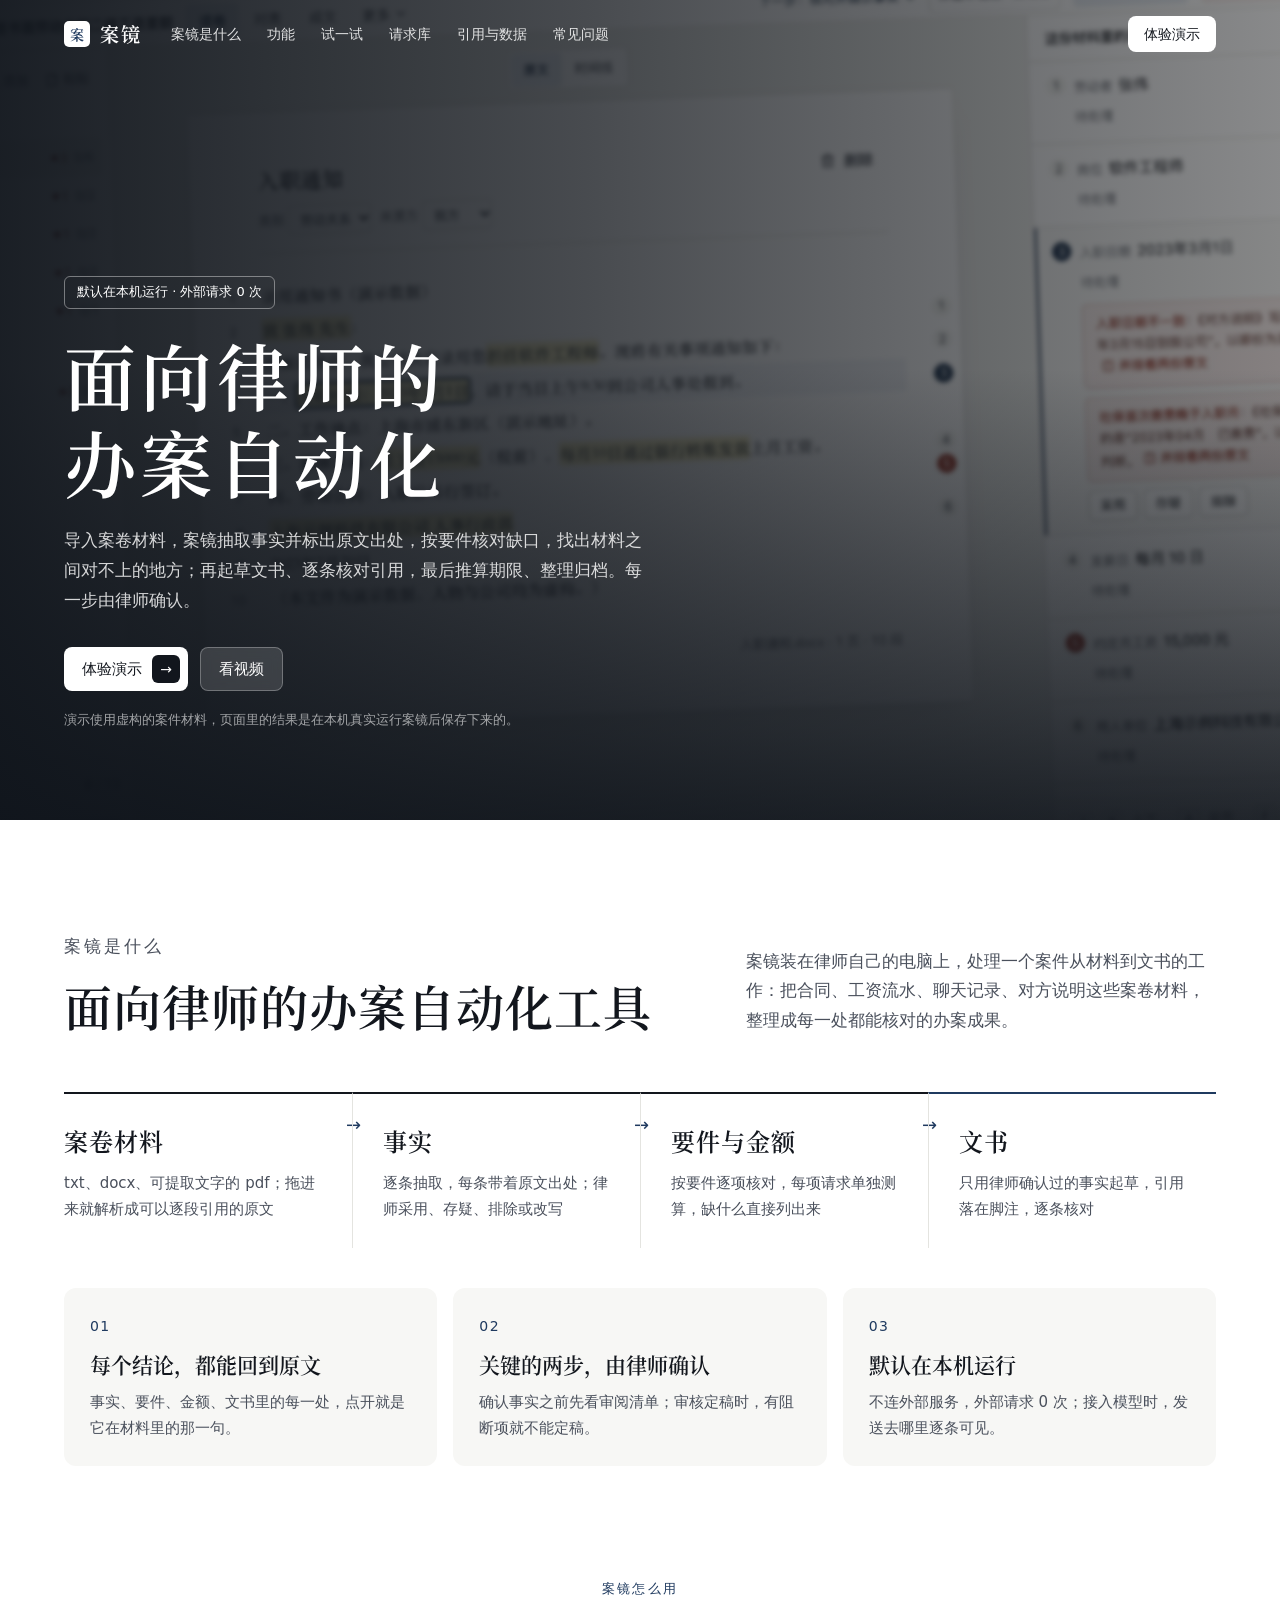
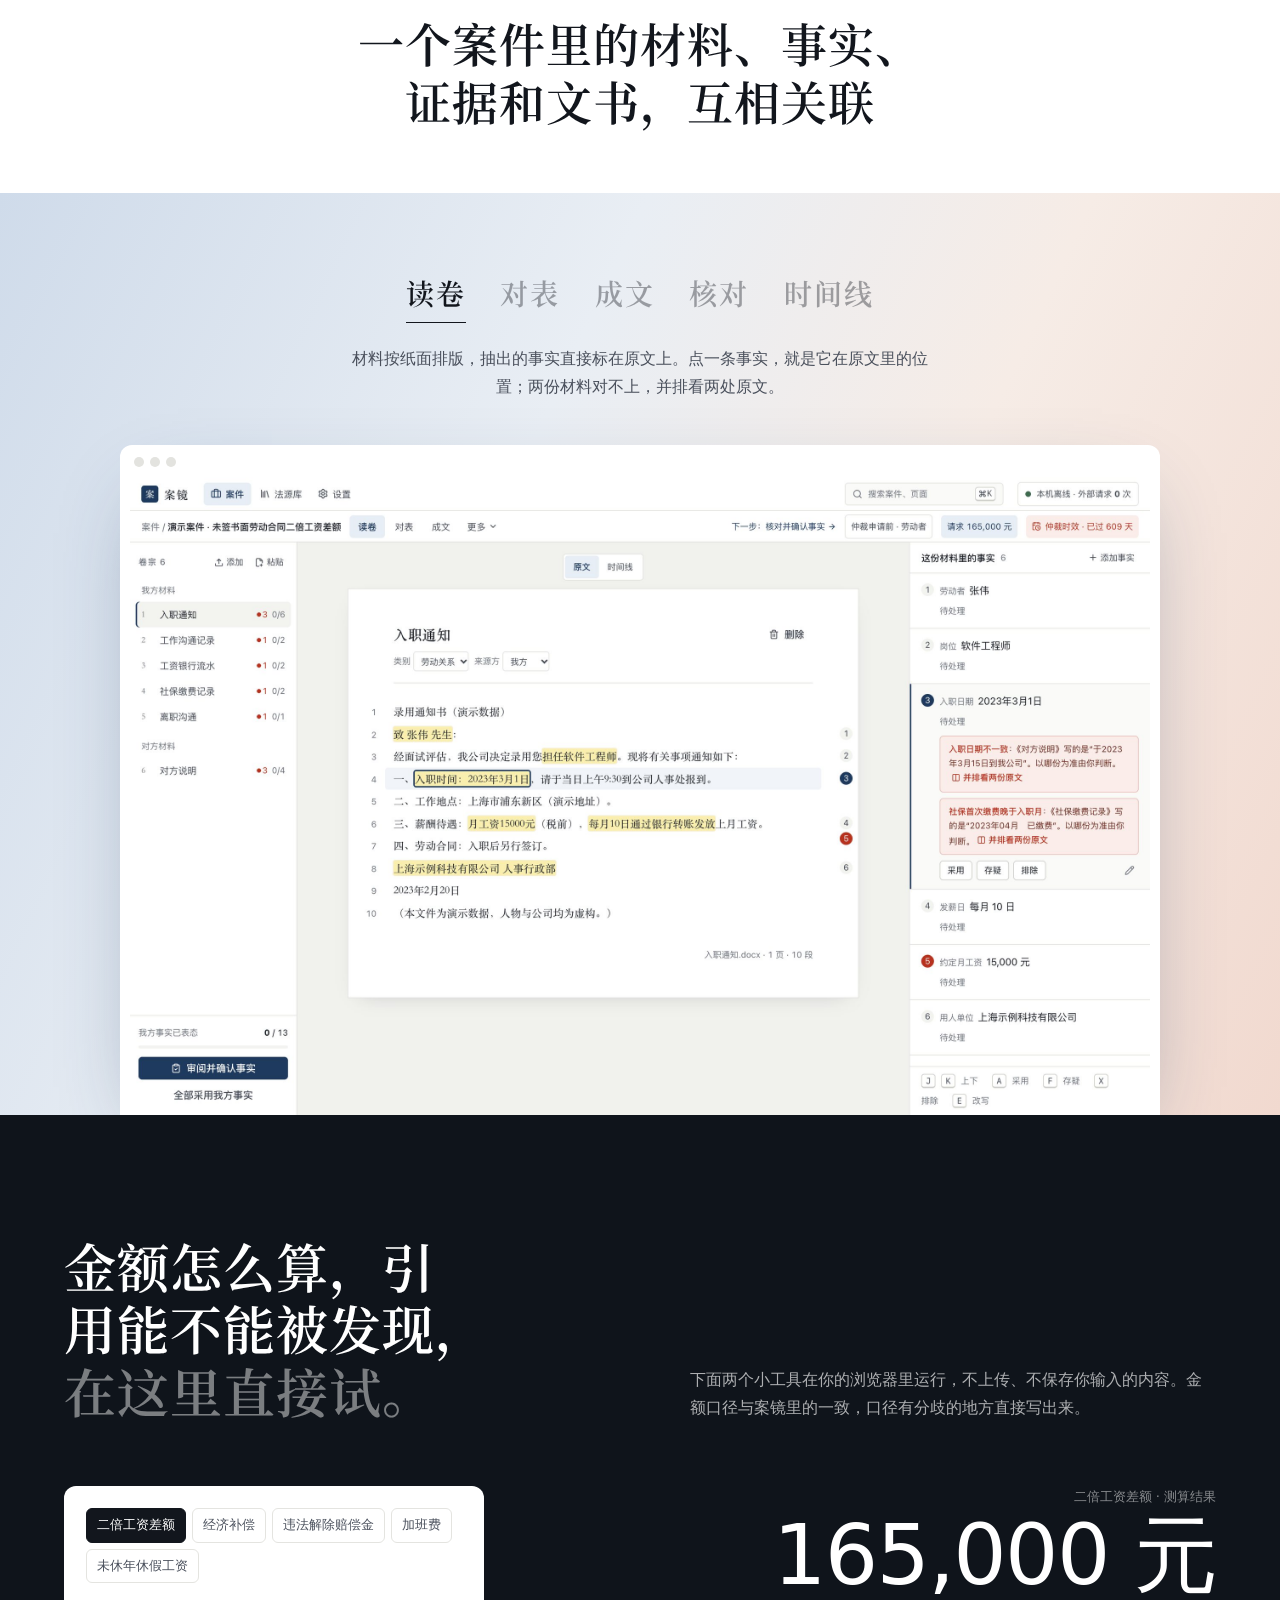
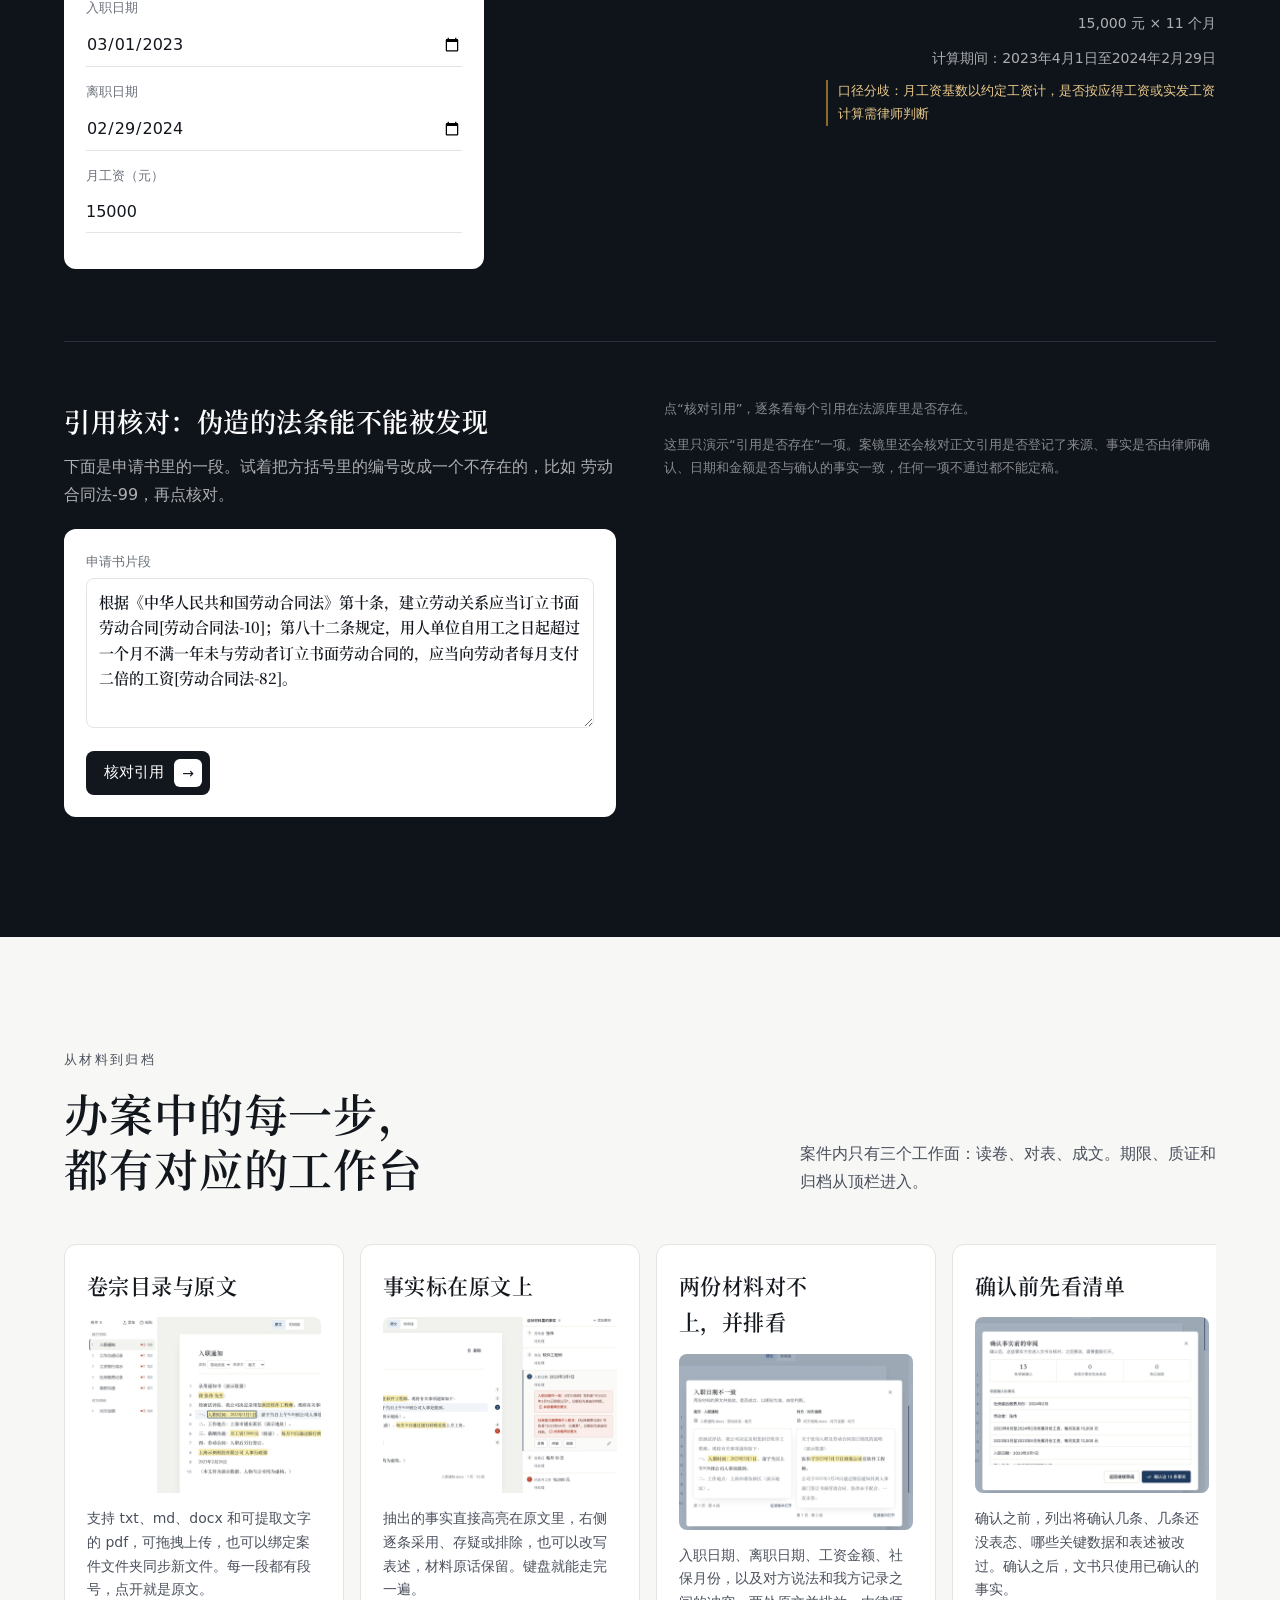
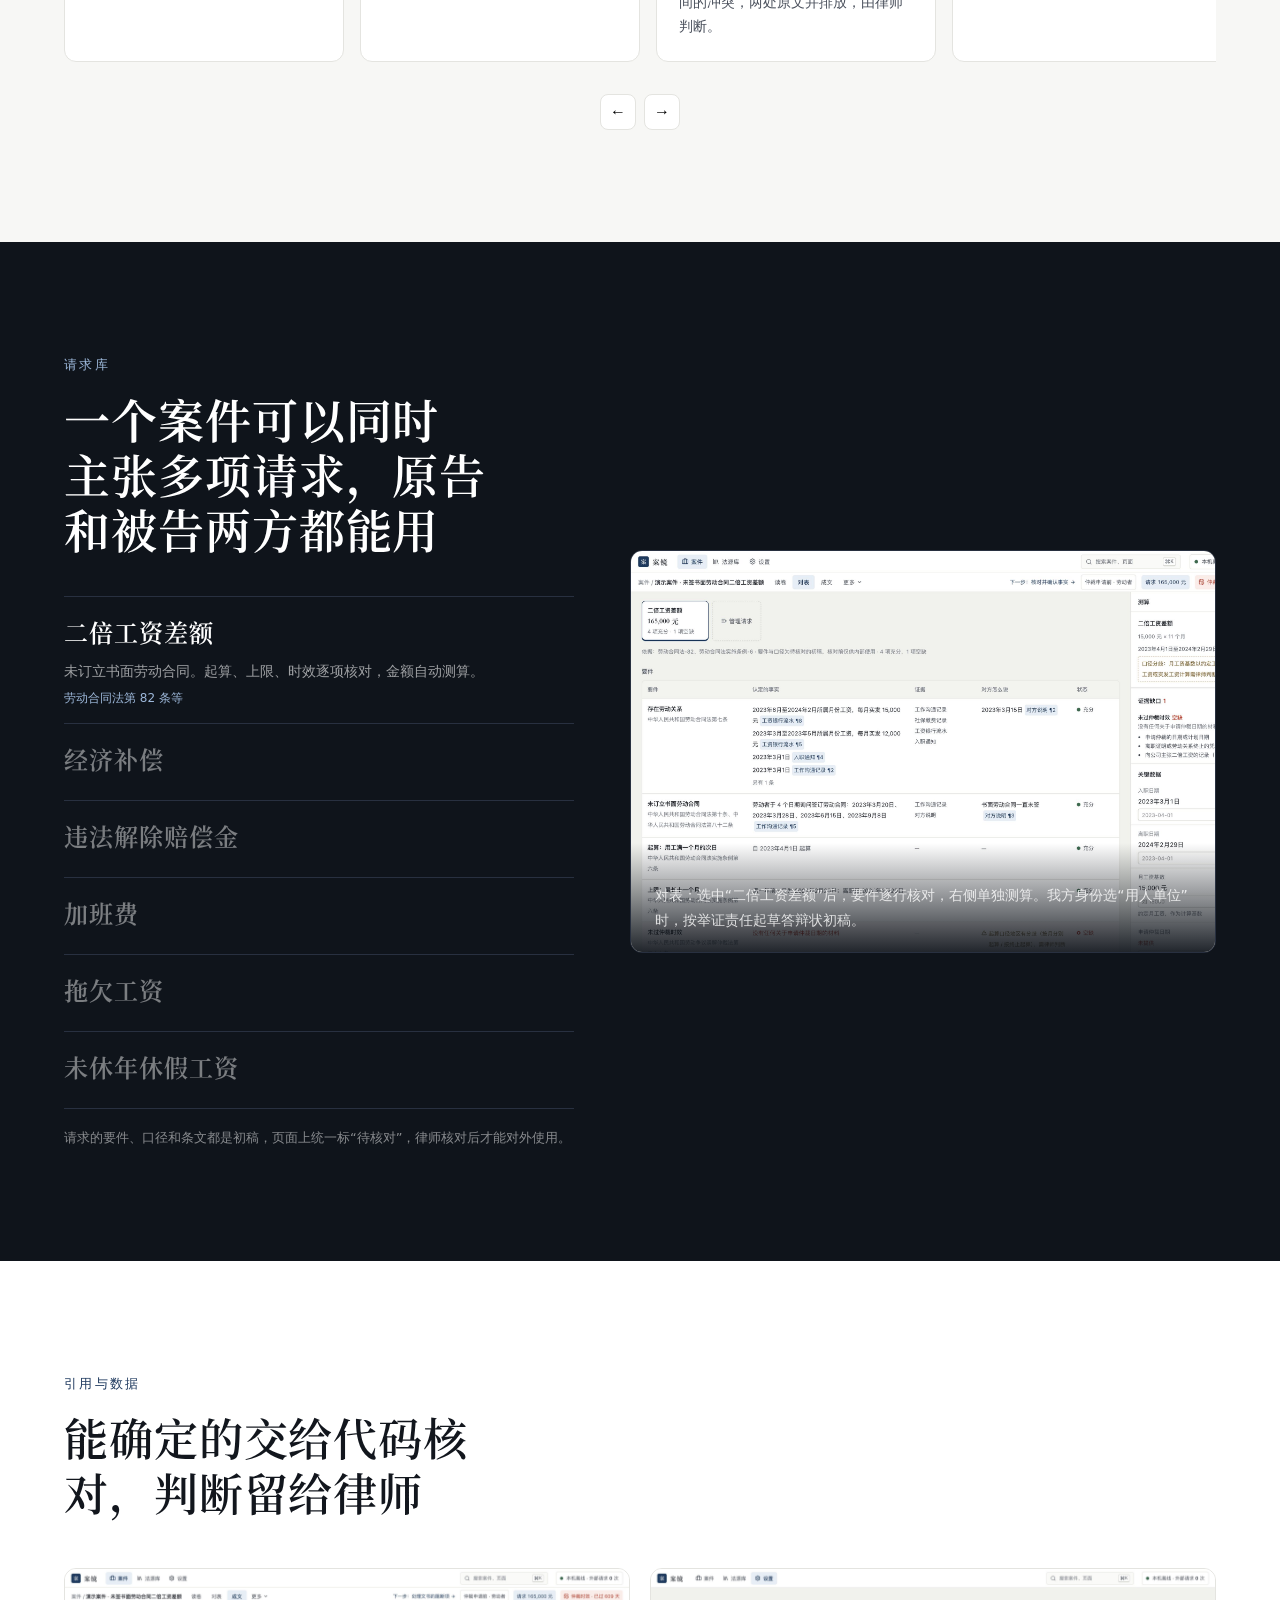
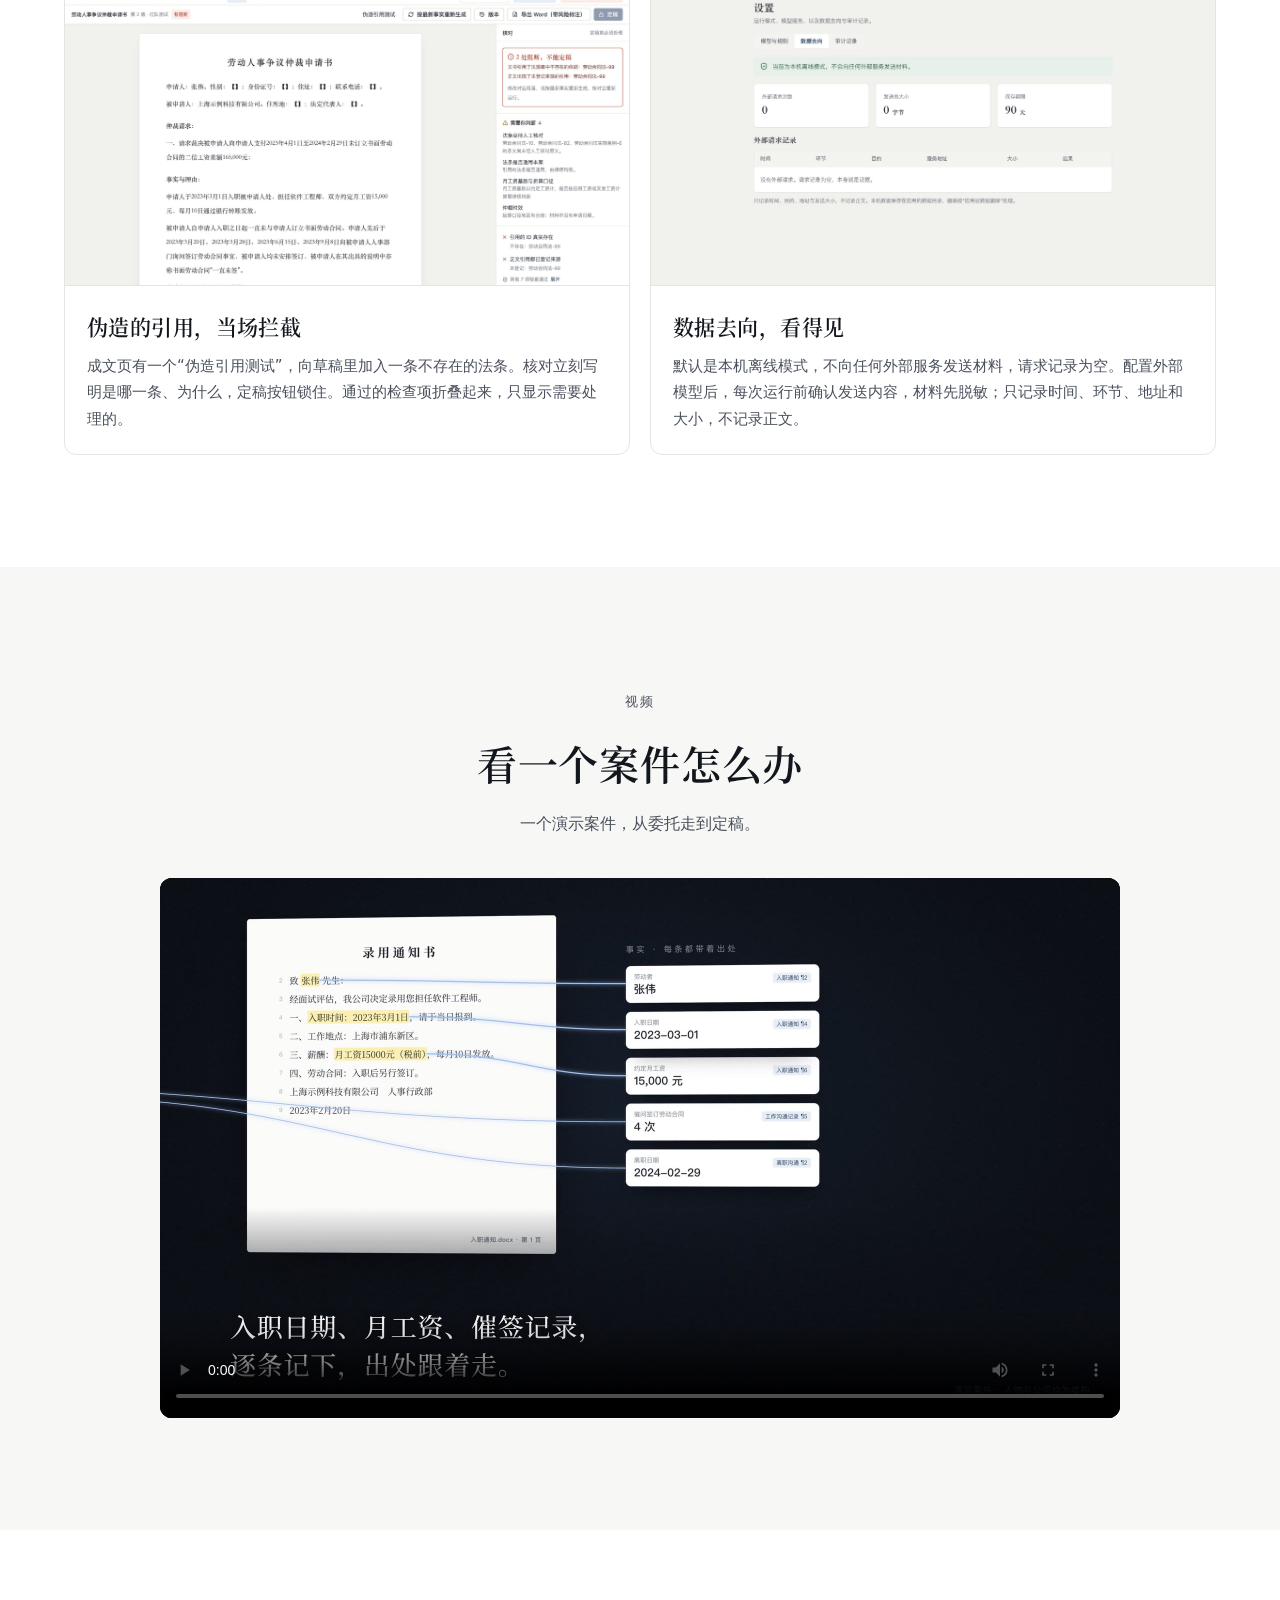
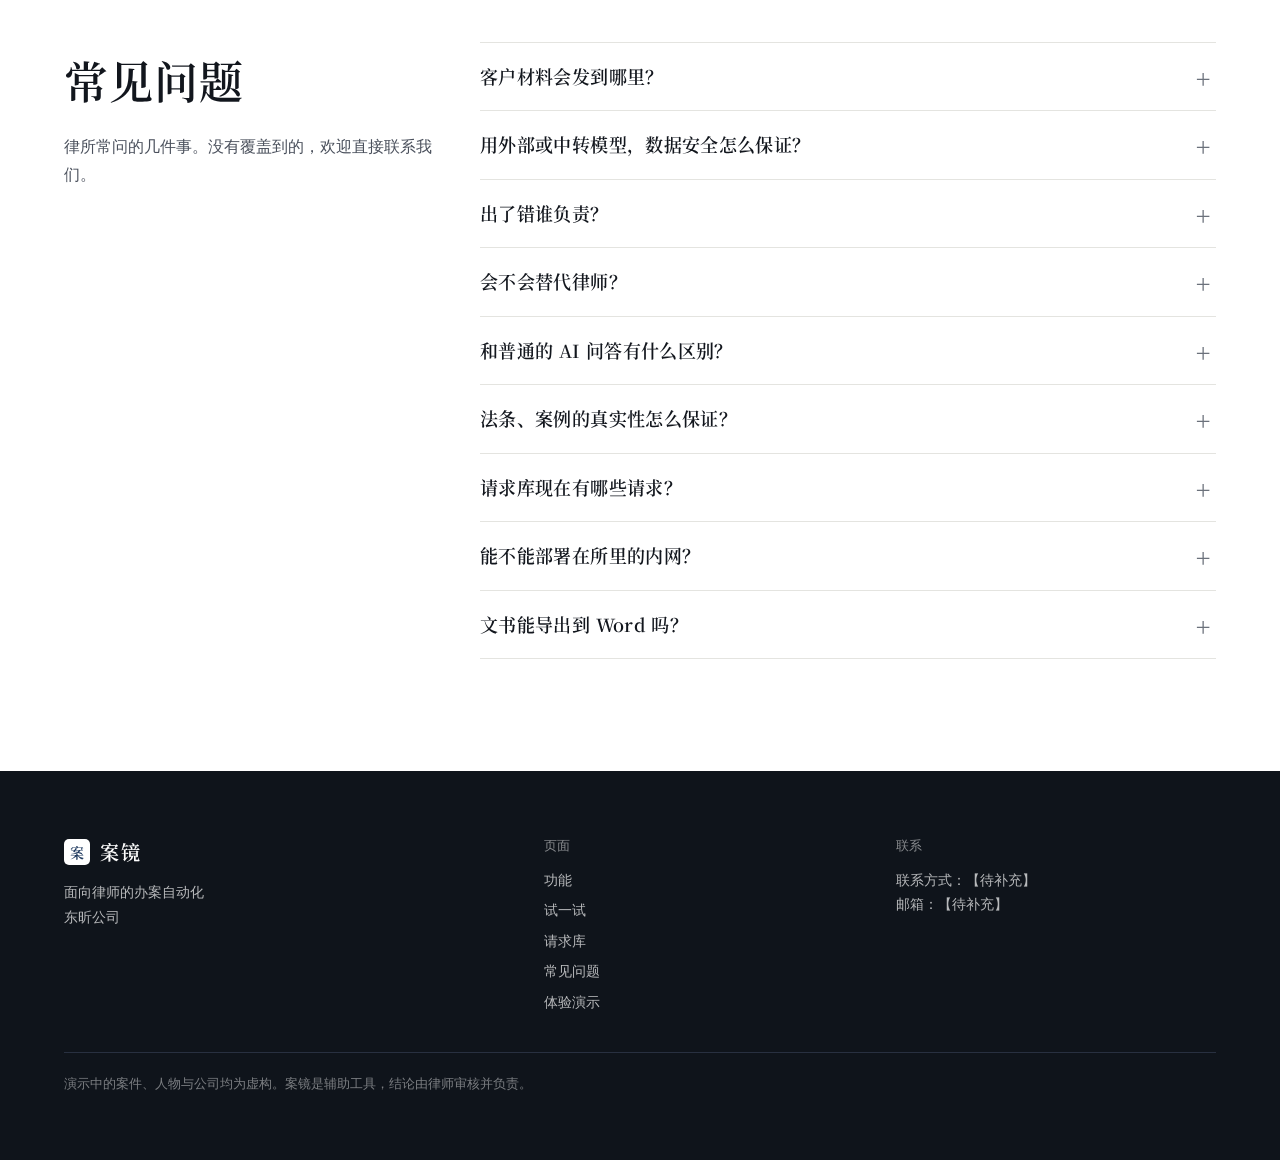
==== commit 2b3bb759: "加入“案镜是什么”，标题字体改为思源宋体，更新宣传片" ====
--- a/index.html
+++ b/index.html
@@ -11,7 +11,7 @@
 <body>
 <header class="top"><div class="wrap">
   <a class="logo" href="#top"><i>案</i>案镜</a>
-  <nav aria-label="页面导航"><a href="#show">功能</a><a href="#try">试一试</a><a href="#claims">请求库</a><a href="#trust">引用与数据</a><a href="#faq">常见问题</a></nav>
+  <nav aria-label="页面导航"><a href="#about">案镜是什么</a><a href="#show">功能</a><a href="#try">试一试</a><a href="#claims">请求库</a><a href="#trust">引用与数据</a><a href="#faq">常见问题</a></nav>
   <a class="btn light" href="app/">体验演示</a>
 </div></header>
 
@@ -26,6 +26,24 @@
     <p class="note">演示使用虚构的案件材料，页面里的结果是在本机真实运行案镜后保存下来的。</p>
   </div>
 </section>
+
+<section class="about" id="about"><div class="wrap">
+  <div class="head">
+    <div><p class="eyebrow">案镜是什么</p><h2>面向律师的办案自动化工具</h2></div>
+    <p>案镜装在律师自己的电脑上，处理一个案件从材料到文书的工作：把合同、工资流水、聊天记录、对方说明这些案卷材料，整理成每一处都能核对的办案成果。</p>
+  </div>
+  <ol class="flow">
+    <li><b>案卷材料</b><span>txt、docx、可提取文字的 pdf；拖进来就解析成可以逐段引用的原文</span></li>
+    <li><b>事实</b><span>逐条抽取，每条带着原文出处；律师采用、存疑、排除或改写</span></li>
+    <li><b>要件与金额</b><span>按要件逐项核对，每项请求单独测算，缺什么直接列出来</span></li>
+    <li class="hi"><b>文书</b><span>只用律师确认过的事实起草，引用落在脚注，逐条核对</span></li>
+  </ol>
+  <div class="rules">
+    <div><i>01</i><b>每个结论，都能回到原文</b><span>事实、要件、金额、文书里的每一处，点开就是它在材料里的那一句。</span></div>
+    <div><i>02</i><b>关键的两步，由律师确认</b><span>确认事实之前先看审阅清单；审核定稿时，有阻断项就不能定稿。</span></div>
+    <div><i>03</i><b>默认在本机运行</b><span>不连外部服务，外部请求 0 次；接入模型时，发送去哪里逐条可见。</span></div>
+  </div>
+</div></section>
 
 <section class="show" id="show">
   <div class="wrap">
@@ -111,7 +129,7 @@
   <p class="eyebrow">视频</p>
   <h2>看一个案件怎么办</h2>
   <p>一个演示案件，从委托走到定稿。</p>
-  <div class="player"><video src="assets/film.mp4" poster="assets/film-poster.jpg" controls playsinline preload="metadata" style="position:absolute;inset:0;width:100%;height:100%;opacity:1;filter:none">宣传片：一个案件从委托到定稿</video></div>
+  <div class="player"><video src="assets/film.mp4" poster="assets/film-poster.jpg" controls playsinline preload="metadata" class="film">宣传片：一个案件从委托到定稿</video></div>
 </div></section>
 
 <section class="faq" id="faq"><div class="wrap grid">
--- a/style.css
+++ b/style.css
@@ -1,3 +1,4 @@
+@font-face { font-family: 'AnjingSerif'; src: url(assets/fonts/anjing-serif-600.woff2) format('woff2'); font-weight: 600; font-display: swap; }
 /* 案镜宣传主页。版式参照“照片首屏 + 柔和渐变上的产品界面 + 深色数字区 + 横向卡片 + 问答”的结构；
    配色取自产品：墨蓝 #1F3A5F 为主色，朱砂 #B8321E 只用于“阻断”，深色区为墨夜 #0F141B。 */
 :root {
@@ -16,7 +17,7 @@
   --mist-a: #cfdbea;
   --mist-b: #f1d9cf;
   --sans: -apple-system, BlinkMacSystemFont, 'PingFang SC', 'Hiragino Sans GB', 'Microsoft YaHei', 'Noto Sans SC', system-ui, sans-serif;
-  --serif: 'Songti SC', 'STSong', 'Noto Serif SC', 'Source Han Serif SC', 'SimSun', serif;
+  --serif: 'AnjingSerif', 'Source Han Serif SC', 'Noto Serif SC', 'Songti SC', 'STSong', serif;
 }
 * { box-sizing: border-box; }
 html { scroll-behavior: smooth; -webkit-text-size-adjust: 100%; }
@@ -24,9 +25,9 @@
 img { max-width: 100%; height: auto; display: block; }
 a { color: inherit; }
 .wrap { max-width: 1200px; margin: 0 auto; padding-left: max(24px, env(safe-area-inset-left, 0px)); padding-right: max(24px, env(safe-area-inset-right, 0px)); }
-h1, h2, h3 { font-weight: 300; letter-spacing: -0.01em; text-wrap: balance; margin: 0; }
+h1, h2, h3 { font-family: var(--serif); font-weight: 600; letter-spacing: 0.02em; text-wrap: balance; margin: 0; }
 p { margin: 0; }
-.eyebrow { font-size: 13px; color: var(--brand); letter-spacing: 0.12em; margin-bottom: 14px; }
+.eyebrow { font-size: 13px; font-weight: 500; color: var(--brand); letter-spacing: 0.18em; margin-bottom: 14px; }
 .dark .eyebrow { color: #9db8da; }
 .btn { display: inline-flex; align-items: center; gap: 10px; height: 44px; padding: 0 8px 0 18px; border-radius: 8px; font-size: 15px; text-decoration: none; white-space: nowrap; border: 0; cursor: pointer; font-family: inherit; }
 .btn .arr { display: grid; place-items: center; width: 28px; height: 28px; border-radius: 6px; background: var(--ink); color: #fff; font-size: 14px; }
@@ -55,17 +56,40 @@
 .hero::after { content: ''; position: absolute; inset: 0; background: linear-gradient(90deg, rgba(15, 20, 27, 0.92) 0%, rgba(15, 20, 27, 0.6) 46%, rgba(15, 20, 27, 0.15) 100%), linear-gradient(0deg, rgba(15, 20, 27, 0.85) 0%, rgba(15, 20, 27, 0) 55%); }
 .hero .wrap { position: relative; z-index: 1; width: 100%; padding-block: 140px 88px; }
 .pill { display: inline-block; font-size: 13px; padding: 4px 12px; border: 1px solid rgba(255, 255, 255, 0.4); border-radius: 6px; margin-bottom: 22px; }
-.hero h1 { font-size: clamp(38px, 6vw, 68px); line-height: 1.15; max-width: 12em; }
+.hero h1 { font-size: clamp(38px, 6vw, 72px); line-height: 1.2; max-width: 12em; letter-spacing: 0.06em; }
 .hero .lead { margin-top: 22px; max-width: 34em; font-size: 17px; color: rgba(255, 255, 255, 0.82); }
 .hero .cta { margin-top: 32px; display: flex; flex-wrap: wrap; gap: 12px; }
 .hero .note { margin-top: 18px; font-size: 13px; color: rgba(255, 255, 255, 0.6); }
 
+/* ---------- 案镜是什么 ---------- */
+.about { padding-block: 112px 24px; }
+.about .head { display: grid; grid-template-columns: minmax(0, 1.35fr) minmax(0, 1fr); gap: 48px; align-items: end; }
+.about h2 { white-space: nowrap; }
+@media (max-width: 760px) { .about h2 { white-space: normal; } }
+.about h2 { font-size: clamp(30px, 4.2vw, 48px); line-height: 1.25; }
+.about .head p { color: var(--ink-2); font-size: 17px; }
+.flow { list-style: none; margin: 56px 0 0; padding: 0; display: grid; grid-template-columns: repeat(4, minmax(0, 1fr)); gap: 0; counter-reset: f; }
+.flow li { position: relative; padding: 26px 30px 26px 0; border-top: 2px solid var(--ink); }
+.flow li + li { padding-left: 30px; border-left: 1px solid var(--line); }
+.flow li::after { content: '→'; position: absolute; right: -9px; top: 22px; color: var(--brand); font-size: 18px; background: var(--paper); line-height: 1; }
+.flow li:last-child::after { display: none; }
+.flow li.hi { border-top-color: var(--brand); }
+.flow b { display: block; font-family: var(--serif); font-weight: 600; font-size: 24px; letter-spacing: 0.04em; }
+.flow span { display: block; margin-top: 8px; color: var(--ink-2); font-size: 15px; }
+.rules { margin-top: 40px; display: grid; grid-template-columns: repeat(3, minmax(0, 1fr)); gap: 16px; }
+.rules > div { background: var(--bg); border-radius: 12px; padding: 24px 26px; }
+.rules i { font-style: normal; color: var(--brand); font-size: 14px; letter-spacing: 0.1em; }
+.rules b { display: block; font-family: var(--serif); font-weight: 600; font-size: 21px; margin-top: 6px; }
+.rules span { display: block; margin-top: 6px; color: var(--ink-2); font-size: 15px; }
+@media (max-width: 900px) { .about .head, .rules { grid-template-columns: 1fr; gap: 20px; } .flow { grid-template-columns: 1fr 1fr; } .flow li:nth-child(3) { padding-left: 0; border-left: 0; } }
+@media (max-width: 560px) { .flow { grid-template-columns: 1fr; } .flow li + li { padding-left: 0; border-left: 0; } .flow li::after { display: none; } }
+
 /* ---------- 产品展示 ---------- */
-.show { padding-block: 112px 0; text-align: center; }
+.show { padding-block: 88px 0; text-align: center; }
 .show h2 { font-size: clamp(30px, 4.2vw, 46px); line-height: 1.25; max-width: 16em; margin: 0 auto; }
 .show .stage { margin-top: 64px; background: linear-gradient(115deg, var(--mist-a) 0%, #e9eef4 38%, #f6ece6 64%, var(--mist-b) 100%); padding-block: 72px 0; overflow: hidden; }
 .tabs { display: flex; justify-content: center; flex-wrap: wrap; gap: 6px 34px; }
-.tabs button { background: none; border: 0; padding: 4px 0; font: inherit; font-size: clamp(20px, 2.4vw, 28px); font-weight: 300; color: rgba(18, 22, 29, 0.38); cursor: pointer; border-bottom: 1.5px solid transparent; }
+.tabs button { background: none; border: 0; padding: 4px 0; font: inherit; font-family: var(--serif); font-size: clamp(20px, 2.4vw, 28px); font-weight: 600; letter-spacing: 0.08em; color: rgba(18, 22, 29, 0.38); cursor: pointer; border-bottom: 1.5px solid transparent; }
 .tabs button[aria-selected='true'] { color: var(--ink); border-bottom-color: var(--ink); }
 .tabs button:hover { color: var(--ink); }
 .tabdesc { max-width: 36em; margin: 22px auto 0; color: var(--ink-2); font-size: 16px; min-height: 3.5em; }
@@ -93,7 +117,7 @@
 .fld textarea { min-height: 150px; resize: vertical; line-height: 1.7; font-family: var(--serif); font-size: 15px; border: 1px solid var(--line); border-radius: 8px; padding: 10px 12px; }
 .result { text-align: right; }
 .result .up { font-size: 13px; color: rgba(255, 255, 255, 0.5); }
-.result .big { font-size: clamp(44px, 7vw, 84px); font-weight: 300; line-height: 1.1; letter-spacing: -0.02em; font-variant-numeric: tabular-nums; }
+.result .big { font-size: clamp(44px, 7vw, 84px); font-weight: 400; line-height: 1.1; letter-spacing: -0.02em; font-variant-numeric: tabular-nums; }
 .result .f { margin-top: 10px; font-size: 14px; color: rgba(255, 255, 255, 0.66); }
 .result .j { margin: 10px 0 0 auto; max-width: 30em; font-size: 13px; color: #e9c98a; text-align: left; border-left: 2px solid #8a6a2c; padding-left: 10px; }
 .result .empty { color: rgba(255, 255, 255, 0.55); }
@@ -120,7 +144,7 @@
 .feats .top p { color: var(--ink-2); max-width: 26em; }
 .rail { margin-top: 48px; display: grid; grid-auto-flow: column; grid-auto-columns: minmax(280px, 340px); gap: 16px; overflow-x: auto; scroll-snap-type: x mandatory; padding-bottom: 12px; scrollbar-width: thin; }
 .card { scroll-snap-align: start; background: #fff; border: 1px solid var(--line); border-radius: 12px; padding: 22px; display: flex; flex-direction: column; gap: 14px; min-width: 0; }
-.card h3 { font-size: 21px; font-weight: 400; }
+.card h3 { font-size: 21px; }
 .card .pic { border-radius: 8px; background: linear-gradient(135deg, #eef2f7, #f7f1ec); aspect-ratio: 4 / 3; overflow: hidden; display: grid; place-items: center; }
 .card .pic img { width: 100%; height: 100%; object-fit: cover; }
 .card p { font-size: 14px; color: var(--ink-2); line-height: 1.7; }
@@ -132,9 +156,9 @@
 .claims .grid { display: grid; grid-template-columns: minmax(0, 1fr) minmax(0, 1.15fr); gap: 56px; align-items: center; }
 .claims h2 { font-size: clamp(30px, 4vw, 46px); line-height: 1.2; color: #fff; }
 .claims .list { margin-top: 40px; border-top: 1px solid var(--night-line); }
-.claims .list button { display: block; width: 100%; text-align: left; background: none; border: 0; border-bottom: 1px solid var(--night-line); color: rgba(255, 255, 255, 0.45); font: inherit; font-size: clamp(19px, 2vw, 24px); font-weight: 300; padding: 14px 0; cursor: pointer; }
+.claims .list button { display: block; width: 100%; text-align: left; background: none; border: 0; border-bottom: 1px solid var(--night-line); color: rgba(255, 255, 255, 0.45); font: inherit; font-family: var(--serif); font-size: clamp(19px, 2vw, 24px); font-weight: 600; letter-spacing: 0.04em; padding: 14px 0; cursor: pointer; }
 .claims .list button[aria-selected='true'] { color: #fff; }
-.claims .list button small { display: block; font-size: 14px; color: rgba(255, 255, 255, 0.6); margin-top: 6px; max-height: 0; overflow: hidden; transition: max-height 0.25s; }
+.claims .list button small { display: block; font-family: var(--sans); font-weight: 400; letter-spacing: 0; font-size: 14px; color: rgba(255, 255, 255, 0.6); margin-top: 6px; max-height: 0; overflow: hidden; transition: max-height 0.25s; }
 .claims .list button[aria-selected='true'] small { max-height: 6em; }
 .claims .law { font-size: 12px; color: #9db8da; margin-top: 4px; display: block; }
 .claims .pic { border-radius: 12px; overflow: hidden; border: 1px solid var(--night-line); position: relative; }
@@ -150,7 +174,7 @@
 .trust .box { border: 1px solid var(--line); border-radius: 12px; overflow: hidden; background: #fff; display: flex; flex-direction: column; }
 .trust .box img { aspect-ratio: 16 / 9; object-fit: cover; object-position: right top; border-bottom: 1px solid var(--line); }
 .trust .box div { padding: 22px; }
-.trust .box h3 { font-size: 21px; font-weight: 400; }
+.trust .box h3 { font-size: 21px; }
 .trust .box p { margin-top: 8px; color: var(--ink-2); font-size: 15px; }
 @media (max-width: 800px) { .trust .two { grid-template-columns: 1fr; } }
 
@@ -161,7 +185,8 @@
 .player { margin: 40px auto 0; max-width: 960px; aspect-ratio: 16 / 9; border-radius: 12px; background: var(--night); position: relative; overflow: hidden; display: grid; place-items: center; color: #fff; }
 .player img { position: absolute; inset: 0; width: 100%; height: 100%; object-fit: cover; opacity: 0.22; filter: blur(2px); }
 .player div { position: relative; }
-.player b { display: block; font-weight: 400; font-size: 20px; }
+.player video.film { position: absolute; inset: 0; width: 100%; height: 100%; opacity: 1; filter: none; background: var(--night); }
+.player b { display: block; font-weight: 500; font-size: 20px; }
 .player span { font-size: 14px; color: rgba(255, 255, 255, 0.6); }
 
 /* ---------- 常见问题 ---------- */
@@ -171,7 +196,7 @@
 .faq .grid > div:first-child p { margin-top: 14px; color: var(--ink-2); }
 details { border-top: 1px solid var(--line); }
 details:last-child { border-bottom: 1px solid var(--line); }
-summary { list-style: none; cursor: pointer; padding: 18px 40px 18px 0; position: relative; font-size: 17px; }
+summary { list-style: none; cursor: pointer; padding: 18px 40px 18px 0; position: relative; font-family: var(--serif); font-weight: 600; font-size: 18px; letter-spacing: 0.02em; }
 summary::-webkit-details-marker { display: none; }
 summary::after { content: '+'; position: absolute; right: 6px; top: 14px; font-size: 24px; font-weight: 300; color: var(--muted); }
 details[open] summary::after { content: '−'; }
